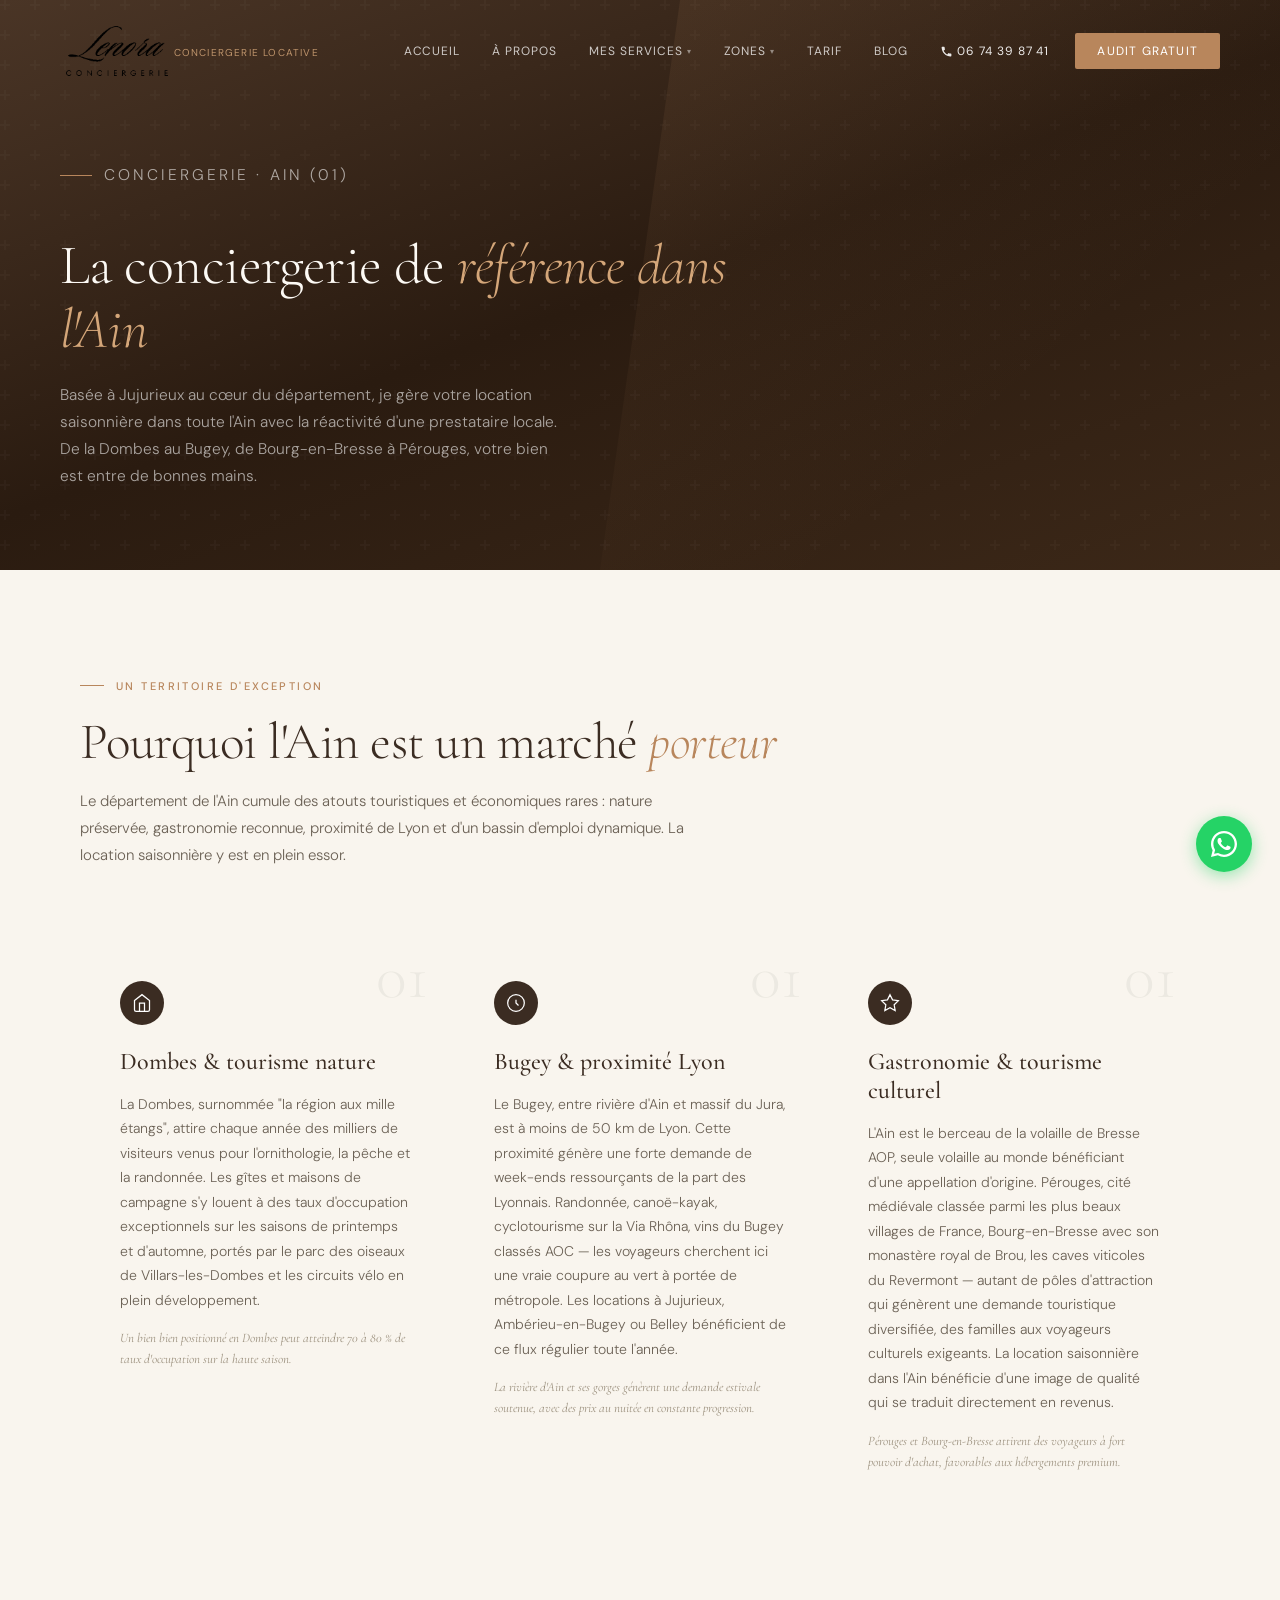
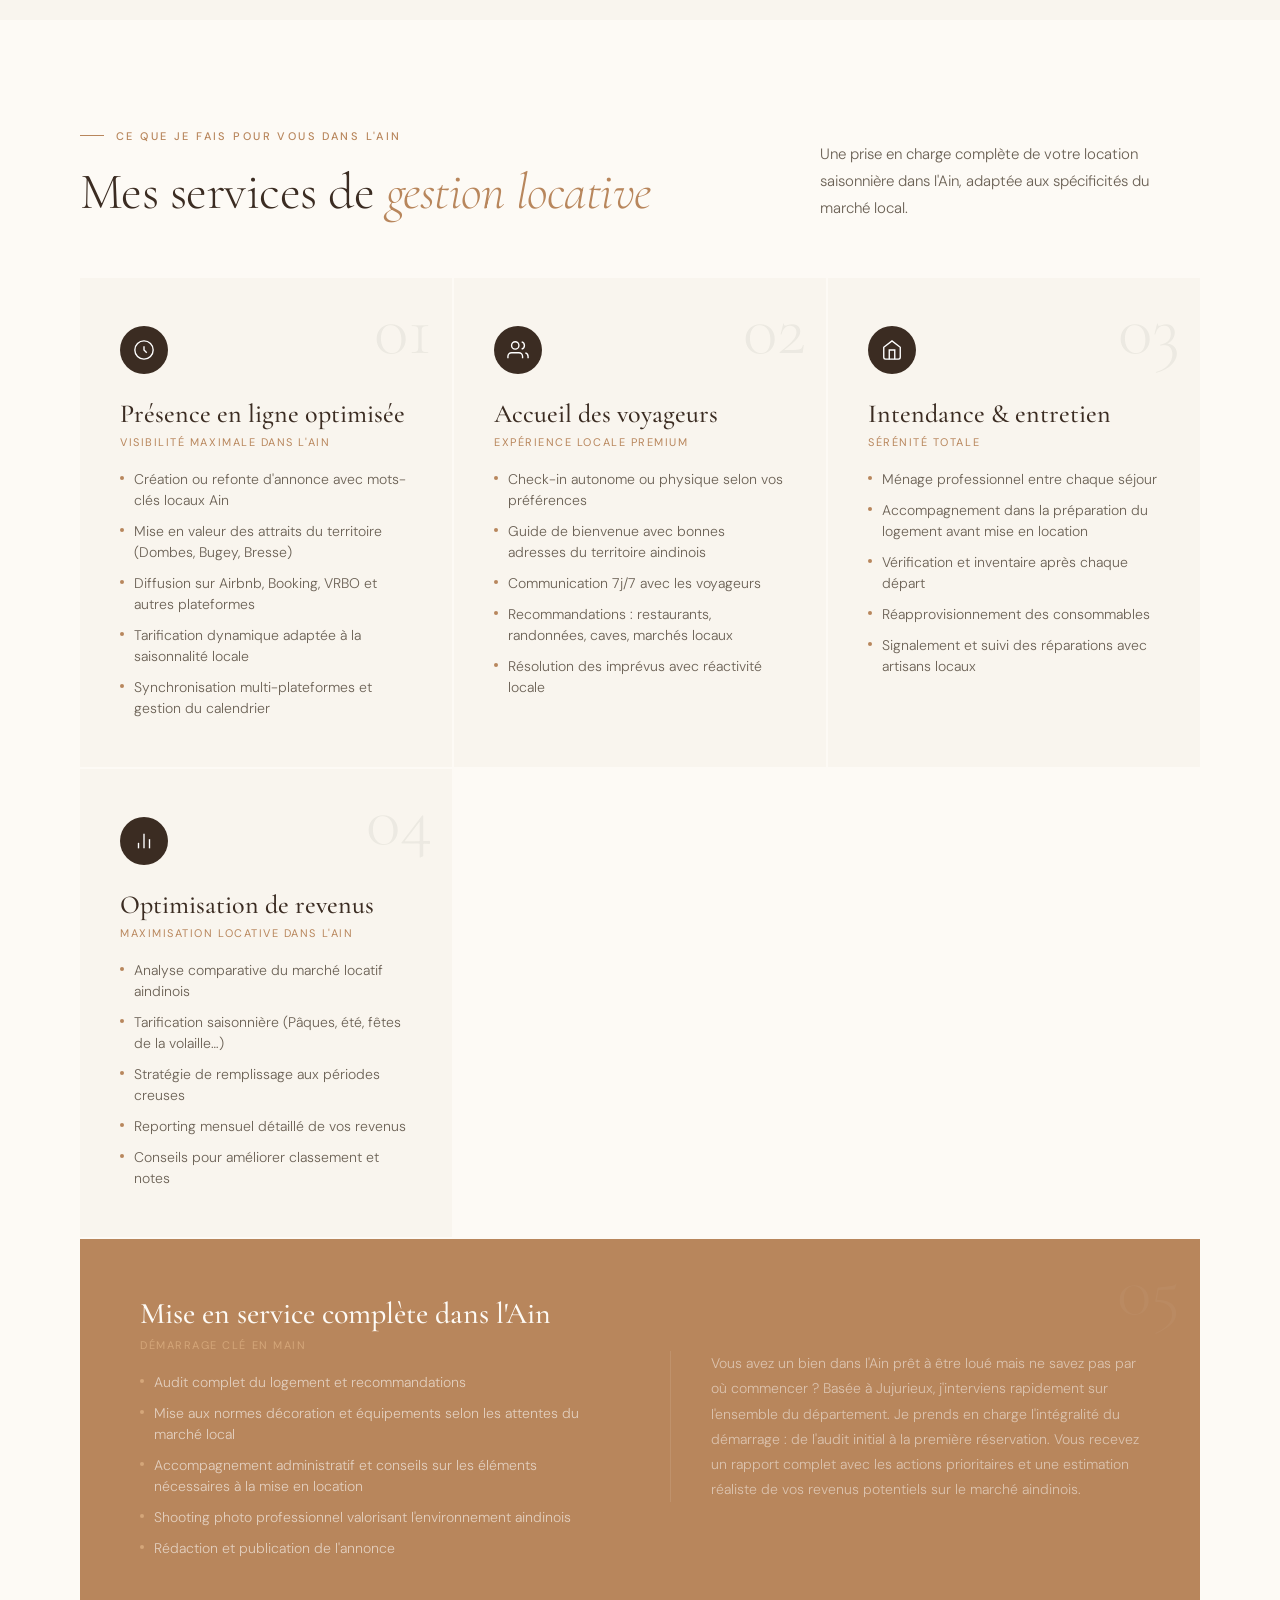
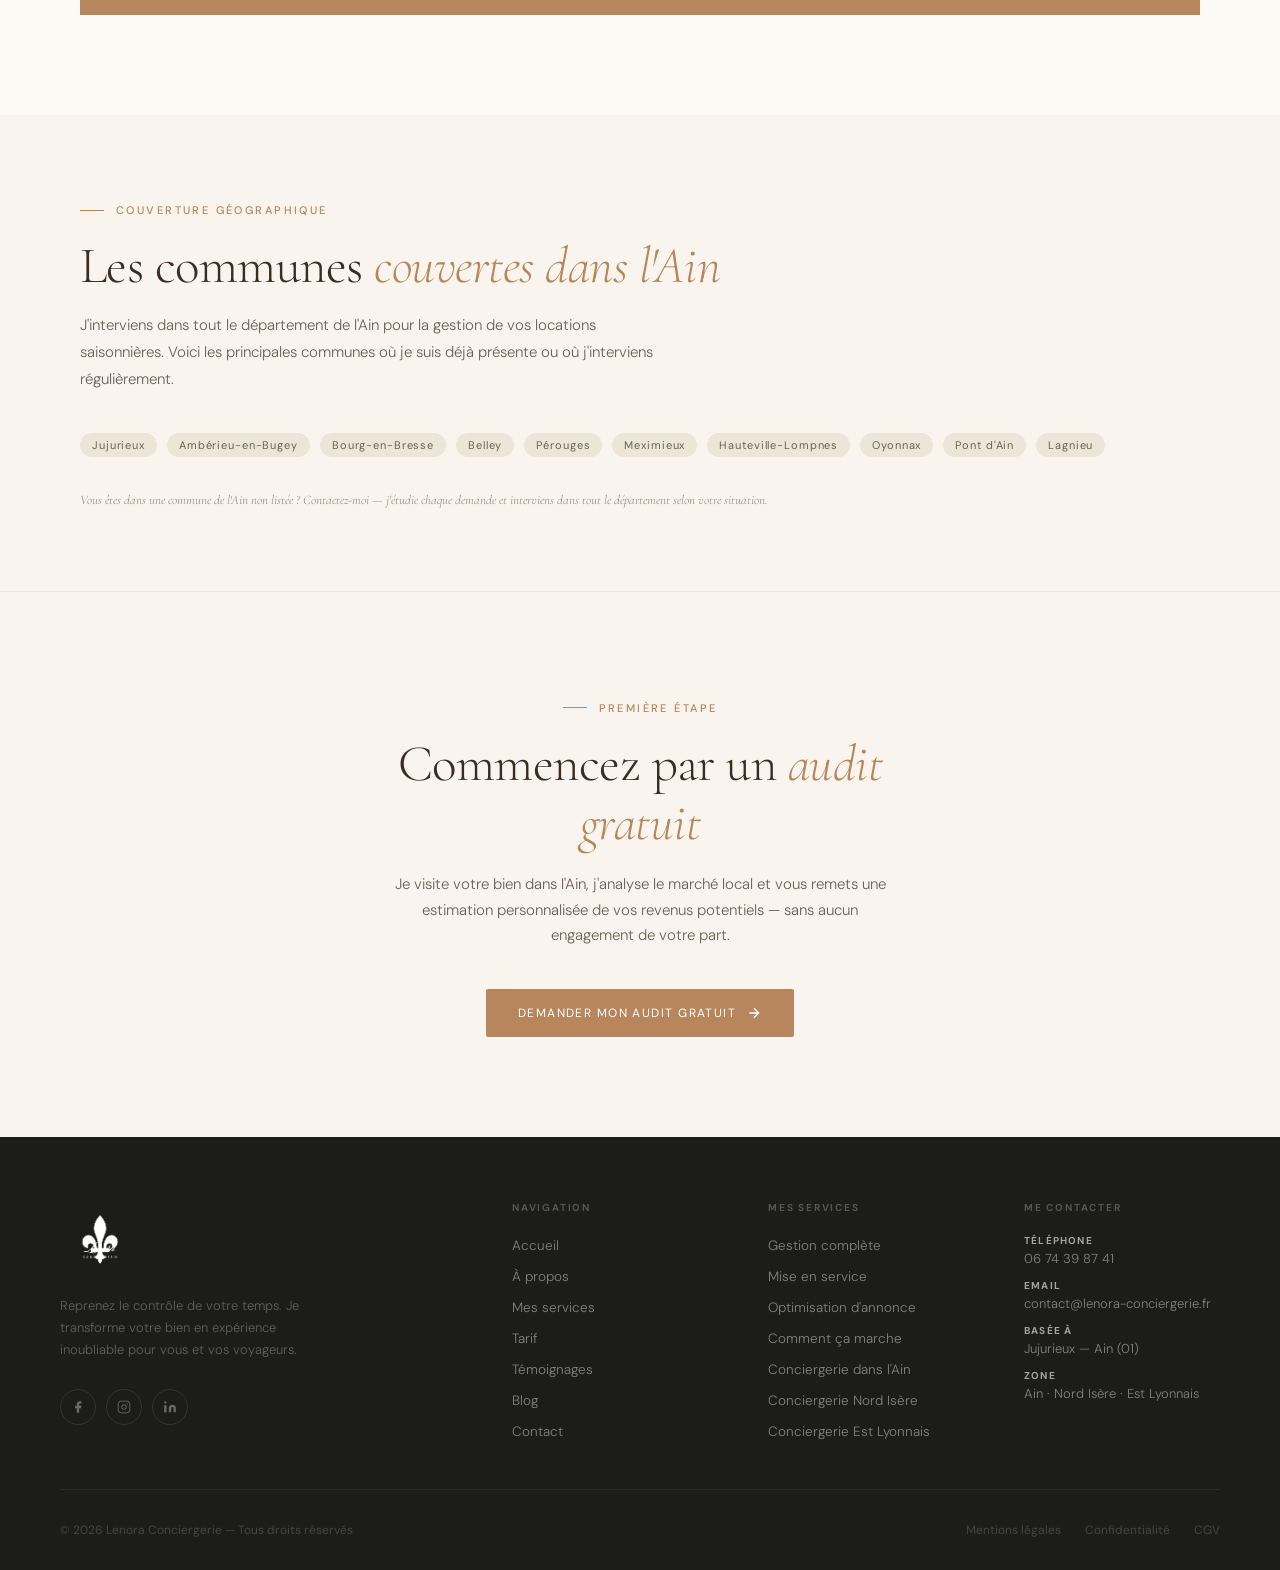
==== ain.html @ ece4f35c "fix: dossier réglementaire → accompagnement administratif nuancé services.html, ain.html, nord-isere" ====
<!doctype html>
<html lang="fr">
<head>
  <meta charset="UTF-8" />
  <meta name="viewport" content="width=device-width, initial-scale=1.0" />
  <title>Conciergerie dans l'Ain | Lenora Conciergerie — Gestion Location Saisonnière</title>
  <meta name="description" content="Conciergerie dans l'Ain (01) : gestion complète de votre location saisonnière à Jujurieux, Bourg-en-Bresse, Pérouges et partout dans l'Ain. Audit gratuit." />
  <meta name="robots" content="index, follow" />
  <link rel="canonical" href="https://lenora-conciergerie.fr/ain" />
  <meta property="og:type" content="website" />
  <meta property="og:title" content="Conciergerie dans l'Ain | Lenora Conciergerie — Gestion Location Saisonnière" />
  <meta property="og:description" content="Gestion locative saisonnière dans l'Ain : de la Dombes au Bugey, je prends en charge votre bien de A à Z. Basée à Jujurieux, réactivité locale garantie." />
  <meta property="og:url" content="https://lenora-conciergerie.fr/ain" />
  <meta property="og:image" content="https://lenora-conciergerie.fr/images/og-ain.jpg" />
  <meta property="og:locale" content="fr_FR" />
  <link rel="icon" href="images/logo-square.jpg" type="image/jpeg" />
  <link rel="apple-touch-icon" href="images/logo-square.jpg" />
  <link rel="preconnect" href="https://fonts.googleapis.com" />
  <link rel="preconnect" href="https://fonts.gstatic.com" crossorigin />
  <link href="https://fonts.googleapis.com/css2?family=Cormorant+Garamond:ital,wght@0,300;0,400;0,500;0,600;1,300;1,400;1,500&family=DM+Sans:wght@300;400;500&display=swap" rel="stylesheet" />
  <link rel="stylesheet" href="styles.css" />
  <!-- Vercel Web Analytics -->
  <script>
    window.va = window.va || function () { (window.vaq = window.vaq || []).push(arguments); };
  </script>
  <script defer src="/_vercel/insights/script.js"></script>
  <script type="application/ld+json">
  {
    "@context": "https://schema.org",
    "@type": "LocalBusiness",
    "name": "Lenora Conciergerie",
    "description": "Conciergerie spécialisée en gestion de locations saisonnières dans tout le département de l'Ain (01) : Dombes, Bugey, Bresse, vallée de l'Ain.",
    "url": "https://lenora-conciergerie.fr",
    "telephone": "+33674398741",
    "email": "contact@lenora-conciergerie.fr",
    "address": {
      "@type": "PostalAddress",
      "streetAddress": "Jujurieux",
      "addressLocality": "Jujurieux",
      "postalCode": "01640",
      "addressRegion": "Ain",
      "addressCountry": "FR"
    },
    "areaServed": "Ain"
  }
  </script>
</head>
<body>

<nav id="mainNav">
  <a href="index.html" class="nav-logo">
    <img src="images/logo-text.png" alt="Lenora Conciergerie">
    <span class="nav-logo-tagline">Conciergerie locative</span>
  </a>
  <ul class="nav-links">
    <li><a href="index.html">Accueil</a></li>
    <li><a href="index.html#about">À propos</a></li>
    <li>
      <a href="services.html">Mes services <span class="nav-arrow">&#9662;</span></a>
      <div class="nav-dropdown">
        <div class="drop-section">Prestations</div>
        <a href="services.html">Gestion complète</a>
        <a href="services.html#mise-en-service">Mise en service</a>
        <a href="services.html">Optimisation d'annonce</a>
        <a href="methode.html">Comment ça marche</a>
        <div class="drop-sep"></div>
        <a href="index.html#tarifs">Voir les tarifs &rarr;</a>
      </div>
    </li>
    <li>
      <a href="index.html#zones">Zones <span class="nav-arrow">&#9662;</span></a>
      <div class="nav-dropdown">
        <div class="drop-section">Pages locales SEO</div>
        <a href="ain.html" class="active">Conciergerie dans l'Ain</a>
        <a href="nord-isere.html">Conciergerie Nord Isère</a>
        <a href="est-lyonnais.html">Conciergerie Est Lyonnais</a>
      </div>
    </li>
    <li><a href="index.html#tarifs">Tarif</a></li>
    <li><a href="index.html#blog">Blog</a></li>
    <li><a href="tel:+33674398741" class="nav-phone"><svg width="13" height="13" viewBox="0 0 24 24" fill="currentColor" aria-hidden="true"><path d="M6.6 10.8c1.4 2.8 3.8 5.1 6.6 6.6l2.2-2.2c.3-.3.7-.4 1-.2 1.1.4 2.3.6 3.6.6.6 0 1 .4 1 1V20c0 .6-.4 1-1 1-9.4 0-17-7.6-17-17 0-.6.4-1 1-1h3.5c.6 0 1 .4 1 1 0 1.3.2 2.5.6 3.6.1.3 0 .7-.2 1L6.6 10.8z"/></svg>06 74 39 87 41</a></li>
    <li><a href="contact.html" class="nav-cta">Audit gratuit</a></li>
  </ul>
  <button class="nav-hamburger" id="navHamburger" aria-label="Ouvrir le menu" aria-expanded="false">
    <span></span><span></span><span></span>
  </button>
</nav>
<div class="nav-mobile-overlay" id="mobileOverlay">
  <ul class="nav-mobile-links">
    <li><a href="index.html" onclick="closeMobile()">Accueil</a></li>
    <li><a href="index.html#about" onclick="closeMobile()">À propos</a></li>
    <li>
      <a href="services.html" onclick="toggleMobileSub(event,'sub-services')">
        Mes services <span class="mobile-chevron" id="chev-services">&#9662;</span>
      </a>
      <div class="mobile-sub" id="sub-services">
        <a href="services.html" onclick="closeMobile()">Gestion complète</a>
        <a href="services.html#mise-en-service" onclick="closeMobile()">Mise en service</a>
        <a href="services.html" onclick="closeMobile()">Optimisation d'annonce</a>
        <a href="methode.html" onclick="closeMobile()">Comment ça marche</a>
        <a href="index.html#tarifs" onclick="closeMobile()">Voir les tarifs</a>
      </div>
    </li>
    <li>
      <a href="index.html#zones" onclick="toggleMobileSub(event,'sub-zones')">
        Zones <span class="mobile-chevron" id="chev-zones">&#9662;</span>
      </a>
      <div class="mobile-sub" id="sub-zones">
        <a href="ain.html" onclick="closeMobile()">Conciergerie dans l'Ain</a>
        <a href="nord-isere.html" onclick="closeMobile()">Conciergerie Nord Isère</a>
        <a href="est-lyonnais.html" onclick="closeMobile()">Conciergerie Est Lyonnais</a>
      </div>
    </li>
    <li><a href="index.html#tarifs" onclick="closeMobile()">Tarif</a></li>
    <li><a href="index.html#blog" onclick="closeMobile()">Blog</a></li>
  </ul>
  <a href="contact.html" class="nav-mobile-cta" onclick="closeMobile()">
    Audit gratuit
    <svg width="14" height="14" viewBox="0 0 24 24" fill="none" stroke="currentColor" stroke-width="2"><path d="M5 12h14M12 5l7 7-7 7"/></svg>
  </a>
</div>

<!-- ─── HERO ─────────────────────────────────── -->
<section class="page-hero">
  <div class="page-hero-content">
    <p class="hero-eyebrow">Conciergerie · Ain (01)</p>
    <h1>La conciergerie de <em>référence dans l'Ain</em></h1>
    <p>Basée à Jujurieux au cœur du département, je gère votre location saisonnière dans toute l'Ain avec la réactivité d'une prestataire locale. De la Dombes au Bugey, de Bourg-en-Bresse à Pérouges, votre bien est entre de bonnes mains.</p>
  </div>
</section>

<!-- ─── SECTION 1 — POURQUOI L'AIN ───────────── -->
<section style="background: var(--cream); padding: 100px 60px;">
  <div style="max-width: 1120px; margin: 0 auto;">
    <p class="section-label">Un territoire d'exception</p>
    <h2 class="serif" style="margin-bottom: 16px;">Pourquoi l'Ain est un marché <em>porteur</em></h2>
    <p style="color: var(--mid); font-size: 15px; line-height: 1.8; max-width: 640px; font-weight: 300; margin-bottom: 64px;">Le département de l'Ain cumule des atouts touristiques et économiques rares : nature préservée, gastronomie reconnue, proximité de Lyon et d'un bassin d'emploi dynamique. La location saisonnière y est en plein essor.</p>

    <div class="zones-grid">

      <!-- Card 1 — Dombes & tourisme nature -->
      <div class="zone-card">
        <div class="zone-dept">01</div>
        <div class="zone-icon">
          <svg width="20" height="20" viewBox="0 0 24 24" fill="none" stroke="white" stroke-width="1.5"><path d="M3 9l9-7 9 7v11a2 2 0 0 1-2 2H5a2 2 0 0 1-2-2z"/><polyline points="9 22 9 12 15 12 15 22"/></svg>
        </div>
        <h3>Dombes &amp; tourisme nature</h3>
        <p style="font-size: 14px; line-height: 1.75; color: var(--mid); font-weight: 300; margin-bottom: 16px;">La Dombes, surnommée "la région aux mille étangs", attire chaque année des milliers de visiteurs venus pour l'ornithologie, la pêche et la randonnée. Les gîtes et maisons de campagne s'y louent à des taux d'occupation exceptionnels sur les saisons de printemps et d'automne, portés par le parc des oiseaux de Villars-les-Dombes et les circuits vélo en plein développement.</p>
        <p style="font-size: 13px; color: var(--light-text); font-style: italic; font-family: 'Cormorant Garamond', serif; line-height: 1.6;">Un bien bien positionné en Dombes peut atteindre 70 à 80 % de taux d'occupation sur la haute saison.</p>
      </div>

      <!-- Card 2 — Bugey & proximité Lyon -->
      <div class="zone-card">
        <div class="zone-dept">01</div>
        <div class="zone-icon">
          <svg width="20" height="20" viewBox="0 0 24 24" fill="none" stroke="white" stroke-width="1.5"><circle cx="12" cy="12" r="10"/><path d="M12 8v4l3 3"/></svg>
        </div>
        <h3>Bugey &amp; proximité Lyon</h3>
        <p style="font-size: 14px; line-height: 1.75; color: var(--mid); font-weight: 300; margin-bottom: 16px;">Le Bugey, entre rivière d'Ain et massif du Jura, est à moins de 50 km de Lyon. Cette proximité génère une forte demande de week-ends ressourçants de la part des Lyonnais. Randonnée, canoë-kayak, cyclotourisme sur la Via Rhôna, vins du Bugey classés AOC — les voyageurs cherchent ici une vraie coupure au vert à portée de métropole. Les locations à Jujurieux, Ambérieu-en-Bugey ou Belley bénéficient de ce flux régulier toute l'année.</p>
        <p style="font-size: 13px; color: var(--light-text); font-style: italic; font-family: 'Cormorant Garamond', serif; line-height: 1.6;">La rivière d'Ain et ses gorges génèrent une demande estivale soutenue, avec des prix au nuitée en constante progression.</p>
      </div>

      <!-- Card 3 — Gastronomie & tourisme culturel -->
      <div class="zone-card">
        <div class="zone-dept">01</div>
        <div class="zone-icon">
          <svg width="20" height="20" viewBox="0 0 24 24" fill="none" stroke="white" stroke-width="1.5"><path d="M12 2l3.09 6.26L22 9.27l-5 4.87 1.18 6.88L12 17.77l-6.18 3.25L7 14.14 2 9.27l6.91-1.01L12 2z"/></svg>
        </div>
        <h3>Gastronomie &amp; tourisme culturel</h3>
        <p style="font-size: 14px; line-height: 1.75; color: var(--mid); font-weight: 300; margin-bottom: 16px;">L'Ain est le berceau de la volaille de Bresse AOP, seule volaille au monde bénéficiant d'une appellation d'origine. Pérouges, cité médiévale classée parmi les plus beaux villages de France, Bourg-en-Bresse avec son monastère royal de Brou, les caves viticoles du Revermont — autant de pôles d'attraction qui génèrent une demande touristique diversifiée, des familles aux voyageurs culturels exigeants. La location saisonnière dans l'Ain bénéficie d'une image de qualité qui se traduit directement en revenus.</p>
        <p style="font-size: 13px; color: var(--light-text); font-style: italic; font-family: 'Cormorant Garamond', serif; line-height: 1.6;">Pérouges et Bourg-en-Bresse attirent des voyageurs à fort pouvoir d'achat, favorables aux hébergements premium.</p>
      </div>

    </div>
  </div>
</section>

<!-- ─── SECTION 2 — SERVICES DANS L'AIN ──────── -->
<section style="background: var(--warm-white); padding: 100px 60px;">
  <div style="max-width: 1120px; margin: 0 auto;">
    <div style="display: flex; justify-content: space-between; align-items: flex-end; margin-bottom: 56px; gap: 40px; flex-wrap: wrap;">
      <div>
        <p class="section-label">Ce que je fais pour vous dans l'Ain</p>
        <h2 class="serif">Mes services de <em>gestion locative</em></h2>
      </div>
      <p style="max-width: 380px; font-size: 15px; line-height: 1.8; color: var(--mid); font-weight: 300;">Une prise en charge complète de votre location saisonnière dans l'Ain, adaptée aux spécificités du marché local.</p>
    </div>

    <div class="services-grid">

      <div class="service-card">
        <div class="service-num">01</div>
        <div class="service-icon">
          <svg width="22" height="22" viewBox="0 0 24 24" fill="none" stroke="white" stroke-width="1.5"><circle cx="12" cy="12" r="10"/><path d="M12 8v4l3 3"/></svg>
        </div>
        <h3>Présence en ligne optimisée</h3>
        <p class="service-sub-label">Visibilité maximale dans l'Ain</p>
        <ul class="service-list">
          <li>Création ou refonte d'annonce avec mots-clés locaux Ain</li>
          <li>Mise en valeur des attraits du territoire (Dombes, Bugey, Bresse)</li>
          <li>Diffusion sur Airbnb, Booking, VRBO et autres plateformes</li>
          <li>Tarification dynamique adaptée à la saisonnalité locale</li>
          <li>Synchronisation multi-plateformes et gestion du calendrier</li>
        </ul>
      </div>

      <div class="service-card">
        <div class="service-num">02</div>
        <div class="service-icon">
          <svg width="22" height="22" viewBox="0 0 24 24" fill="none" stroke="white" stroke-width="1.5"><path d="M17 21v-2a4 4 0 0 0-4-4H5a4 4 0 0 0-4 4v2"/><circle cx="9" cy="7" r="4"/><path d="M23 21v-2a4 4 0 0 0-3-3.87M16 3.13a4 4 0 0 1 0 7.75"/></svg>
        </div>
        <h3>Accueil des voyageurs</h3>
        <p class="service-sub-label">Expérience locale premium</p>
        <ul class="service-list">
          <li>Check-in autonome ou physique selon vos préférences</li>
          <li>Guide de bienvenue avec bonnes adresses du territoire aindinois</li>
          <li>Communication 7j/7 avec les voyageurs</li>
          <li>Recommandations : restaurants, randonnées, caves, marchés locaux</li>
          <li>Résolution des imprévus avec réactivité locale</li>
        </ul>
      </div>

      <div class="service-card">
        <div class="service-num">03</div>
        <div class="service-icon">
          <svg width="22" height="22" viewBox="0 0 24 24" fill="none" stroke="white" stroke-width="1.5"><path d="M3 9l9-7 9 7v11a2 2 0 0 1-2 2H5a2 2 0 0 1-2-2z"/><polyline points="9 22 9 12 15 12 15 22"/></svg>
        </div>
        <h3>Intendance &amp; entretien</h3>
        <p class="service-sub-label">Sérénité totale</p>
        <ul class="service-list">
          <li>Ménage professionnel entre chaque séjour</li>
          <li>Accompagnement dans la préparation du logement avant mise en location</li>
          <li>Vérification et inventaire après chaque départ</li>
          <li>Réapprovisionnement des consommables</li>
          <li>Signalement et suivi des réparations avec artisans locaux</li>
        </ul>
      </div>

      <div class="service-card">
        <div class="service-num">04</div>
        <div class="service-icon">
          <svg width="22" height="22" viewBox="0 0 24 24" fill="none" stroke="white" stroke-width="1.5"><line x1="18" y1="20" x2="18" y2="10"/><line x1="12" y1="20" x2="12" y2="4"/><line x1="6" y1="20" x2="6" y2="14"/></svg>
        </div>
        <h3>Optimisation de revenus</h3>
        <p class="service-sub-label">Maximisation locative dans l'Ain</p>
        <ul class="service-list">
          <li>Analyse comparative du marché locatif aindinois</li>
          <li>Tarification saisonnière (Pâques, été, fêtes de la volaille…)</li>
          <li>Stratégie de remplissage aux périodes creuses</li>
          <li>Reporting mensuel détaillé de vos revenus</li>
          <li>Conseils pour améliorer classement et notes</li>
        </ul>
      </div>

      <div class="service-card service-card-wide" id="mise-en-service-ain">
        <div class="service-num">05</div>
        <div>
          <h3>Mise en service complète dans l'Ain</h3>
          <p class="service-sub-label">Démarrage clé en main</p>
          <ul class="service-list">
            <li>Audit complet du logement et recommandations</li>
            <li>Mise aux normes décoration et équipements selon les attentes du marché local</li>
            <li>Accompagnement administratif et conseils sur les éléments nécessaires à la mise en location</li>
            <li>Shooting photo professionnel valorisant l'environnement aindinois</li>
            <li>Rédaction et publication de l'annonce</li>
          </ul>
        </div>
        <div class="wide-right">
          <p>Vous avez un bien dans l'Ain prêt à être loué mais ne savez pas par où commencer ? Basée à Jujurieux, j'interviens rapidement sur l'ensemble du département. Je prends en charge l'intégralité du démarrage : de l'audit initial à la première réservation. Vous recevez un rapport complet avec les actions prioritaires et une estimation réaliste de vos revenus potentiels sur le marché aindinois.</p>
        </div>
      </div>

    </div>
  </div>
</section>

<!-- ─── VILLES COUVERTES DANS L'AIN ──────────── -->
<section style="background: var(--cream); padding: 80px 60px;">
  <div style="max-width: 1120px; margin: 0 auto;">
    <p class="section-label">Couverture géographique</p>
    <h2 class="serif" style="margin-bottom: 16px;">Les communes <em>couvertes dans l'Ain</em></h2>
    <p style="color: var(--mid); font-size: 15px; line-height: 1.8; max-width: 600px; font-weight: 300; margin-bottom: 40px;">J'interviens dans tout le département de l'Ain pour la gestion de vos locations saisonnières. Voici les principales communes où je suis déjà présente ou où j'interviens régulièrement.</p>
    <div class="zone-cities" style="gap: 10px; margin-bottom: 32px;">
      <span class="zone-city">Jujurieux</span>
      <span class="zone-city">Ambérieu-en-Bugey</span>
      <span class="zone-city">Bourg-en-Bresse</span>
      <span class="zone-city">Belley</span>
      <span class="zone-city">Pérouges</span>
      <span class="zone-city">Meximieux</span>
      <span class="zone-city">Hauteville-Lompnes</span>
      <span class="zone-city">Oyonnax</span>
      <span class="zone-city">Pont d'Ain</span>
      <span class="zone-city">Lagnieu</span>
    </div>
    <p style="font-size: 13px; color: var(--light-text); font-style: italic; font-family: 'Cormorant Garamond', serif; line-height: 1.7;">Vous êtes dans une commune de l'Ain non listée ? Contactez-moi — j'étudie chaque demande et interviens dans tout le département selon votre situation.</p>
  </div>
</section>

<!-- ─── CTA ───────────────────────────────────── -->
<section style="background: var(--cream); padding: 100px 60px; text-align: center; border-top: 1px solid var(--beige);">
  <div style="max-width: 600px; margin: 0 auto;">
    <p class="section-label" style="justify-content: center;">Première étape</p>
    <h2 class="serif" style="margin-bottom: 20px;">Commencez par un <em>audit gratuit</em></h2>
    <p style="color: var(--mid); font-size: 15px; line-height: 1.7; max-width: 520px; margin: 0 auto 40px; font-weight: 300;">Je visite votre bien dans l'Ain, j'analyse le marché local et vous remets une estimation personnalisée de vos revenus potentiels — sans aucun engagement de votre part.</p>
    <a href="contact.html" class="btn-primary">
      Demander mon audit gratuit
      <svg width="16" height="16" viewBox="0 0 24 24" fill="none" stroke="currentColor" stroke-width="2"><path d="M5 12h14M12 5l7 7-7 7"/></svg>
    </a>
  </div>
</section>

<footer>
  <div class="footer-top">
    <div>
      <a href="index.html" class="footer-logo"><img src="images/logo-full.png" alt="Lenora Conciergerie"></a>
      <p class="footer-tagline">Reprenez le contrôle de votre temps. Je transforme votre bien en expérience inoubliable pour vous et vos voyageurs.</p>
      <div class="footer-social">
        <a href="https://www.facebook.com/share/1AVm18bdvt/?mibextid=wwXIfr" class="social-link" target="_blank" rel="noopener" aria-label="Facebook">
          <svg width="14" height="14" viewBox="0 0 24 24" fill="currentColor"><path d="M18 2h-3a5 5 0 0 0-5 5v3H7v4h3v8h4v-8h3l1-4h-4V7a1 1 0 0 1 1-1h3z"/></svg>
        </a>
        <a href="https://www.instagram.com/lenora.conciergerie/" class="social-link" target="_blank" rel="noopener" aria-label="Instagram">
          <svg width="14" height="14" viewBox="0 0 24 24" fill="none" stroke="currentColor" stroke-width="1.5"><rect x="2" y="2" width="20" height="20" rx="5"/><circle cx="12" cy="12" r="4"/><circle cx="17.5" cy="6.5" r="1" fill="currentColor" stroke="none"/></svg>
        </a>
        <a href="https://www.linkedin.com/in/leslye-consel-7325a83b7" class="social-link" target="_blank" rel="noopener" aria-label="LinkedIn">
          <svg width="14" height="14" viewBox="0 0 24 24" fill="currentColor"><path d="M16 8a6 6 0 0 1 6 6v7h-4v-7a2 2 0 0 0-2-2 2 2 0 0 0-2 2v7h-4v-7a6 6 0 0 1 6-6z"/><rect x="2" y="9" width="4" height="12"/><circle cx="4" cy="4" r="2"/></svg>
        </a>
      </div>
    </div>
    <div class="footer-col">
      <h4>Navigation</h4>
      <ul class="footer-links">
        <li><a href="index.html">Accueil</a></li>
        <li><a href="index.html#about">À propos</a></li>
        <li><a href="services.html">Mes services</a></li>
        <li><a href="index.html#tarifs">Tarif</a></li>
        <li><a href="index.html#avis">Témoignages</a></li>
        <li><a href="index.html#blog">Blog</a></li>
        <li><a href="contact.html">Contact</a></li>
      </ul>
    </div>
    <div class="footer-col">
      <h4>Mes services</h4>
      <ul class="footer-links">
        <li><a href="services.html">Gestion complète</a></li>
        <li><a href="services.html#mise-en-service">Mise en service</a></li>
        <li><a href="services.html">Optimisation d'annonce</a></li>
        <li><a href="methode.html">Comment ça marche</a></li>
        <li><a href="ain.html">Conciergerie dans l'Ain</a></li>
        <li><a href="nord-isere.html">Conciergerie Nord Isère</a></li>
        <li><a href="est-lyonnais.html">Conciergerie Est Lyonnais</a></li>
      </ul>
    </div>
    <div class="footer-col">
      <h4>Me contacter</h4>
      <div class="footer-contact">
        <div class="footer-contact-item"><strong>Téléphone</strong><a href="tel:0674398741">06 74 39 87 41</a></div>
        <div class="footer-contact-item"><strong>Email</strong><a href="mailto:contact@lenora-conciergerie.fr">contact@lenora-conciergerie.fr</a></div>
        <div class="footer-contact-item"><strong>Basée à</strong>Jujurieux — Ain (01)</div>
        <div class="footer-contact-item"><strong>Zone</strong>Ain · Nord Isère · Est Lyonnais</div>
      </div>
    </div>
  </div>
  <div class="footer-bottom">
    <span>© <span id="year"></span> Lenora Conciergerie — Tous droits réservés</span>
    <div class="footer-legal">
      <a href="mentions-legales.html">Mentions légales</a>
      <a href="confidentialite.html">Confidentialité</a>
      <a href="cgv.html">CGV</a>
    </div>
  </div>
</footer>
<script src="script.js"></script>
  <a href="https://wa.me/33674398741?text=Bonjour%20Leslye%2C%20je%20souhaite%20en%20savoir%20plus%20sur%20vos%20services%20de%20conciergerie." class="whatsapp-float" target="_blank" rel="noopener" aria-label="Contacter par WhatsApp">
    <svg width="26" height="26" viewBox="0 0 24 24" fill="currentColor" aria-hidden="true"><path d="M17.472 14.382c-.297-.149-1.758-.867-2.03-.967-.273-.099-.471-.148-.67.15-.197.297-.767.966-.94 1.164-.173.199-.347.223-.644.075-.297-.15-1.255-.463-2.39-1.475-.883-.788-1.48-1.761-1.653-2.059-.173-.297-.018-.458.13-.606.134-.133.298-.347.446-.52.149-.174.198-.298.298-.497.099-.198.05-.371-.025-.52-.075-.149-.669-1.612-.916-2.207-.242-.579-.487-.5-.669-.51-.173-.008-.371-.01-.57-.01-.198 0-.52.074-.792.372-.272.297-1.04 1.016-1.04 2.479 0 1.462 1.065 2.875 1.213 3.074.149.198 2.096 3.2 5.077 4.487.709.306 1.262.489 1.694.625.712.227 1.36.195 1.871.118.571-.085 1.758-.719 2.006-1.413.248-.694.248-1.289.173-1.413-.074-.124-.272-.198-.57-.347z"/><path d="M12 0C5.373 0 0 5.373 0 12c0 2.123.557 4.112 1.527 5.84L0 24l6.335-1.502A11.954 11.954 0 0 0 12 24c6.627 0 12-5.373 12-12S18.627 0 12 0zm0 21.818a9.808 9.808 0 0 1-5.017-1.374l-.36-.214-3.732.885.916-3.618-.235-.372A9.808 9.808 0 0 1 2.182 12C2.182 6.57 6.57 2.182 12 2.182S21.818 6.57 21.818 12 17.43 21.818 12 21.818z"/></svg>
  </a>
</body>
</html>
---- styles.css ----
/* ─── VARIABLES & RESET ─────────────────────── */
:root {
  --forest: #3B2C22;
  --lys: #C4AD8E;
  --copper: #B8865C;
  --copper-light: #D4A679;
  --cream: #F9F5EE;
  --warm-white: #FDFAF5;
  --beige: #EDE5D8;
  --charcoal: #1C1C1A;
  --mid: #6B6155;
  --light-text: #9C917F;
}

* { margin: 0; padding: 0; box-sizing: border-box; }
html { scroll-behavior: smooth; }
body { font-family: 'DM Sans', sans-serif; background: var(--warm-white); color: var(--charcoal); overflow-x: hidden; }
img { max-width: 100%; display: block; }

.container { width: min(1120px, 92%); margin: 0 auto; }

:focus-visible { outline: none; box-shadow: 0 0 0 3px rgba(184,134,92,0.4); border-radius: 6px; }

/* ─── NAV ───────────────────────────────────── */
nav {
  position: fixed; top: 0; left: 0; right: 0; z-index: 900;
  display: flex; align-items: center; justify-content: space-between;
  padding: 20px 60px;
  transition: background 0.4s, padding 0.4s, box-shadow 0.4s;
}
nav.scrolled {
  background: rgba(253,250,245,0.97); backdrop-filter: blur(12px);
  box-shadow: 0 1px 0 rgba(0,0,0,0.08); padding: 14px 60px;
}
.nav-logo { display: flex; align-items: center; text-decoration: none; }
.nav-logo img {
  height: 62px; width: auto;
}
.nav-logo-tagline {
  display: block;
  font-family: 'DM Sans', sans-serif;
  font-size: 10px;
  letter-spacing: 0.12em;
  text-transform: uppercase;
  color: var(--copper-light);
  opacity: 0.85;
  line-height: 1;
  margin-top: 3px;
}
nav.scrolled .nav-logo-tagline { color: var(--mid); opacity: 1; }
.nav-phone {
  display: flex; align-items: center; gap: 6px;
  font-size: 12px; letter-spacing: 0.05em;
  color: rgba(255,255,255,0.9) !important;
  text-decoration: none; padding: 8px 10px;
  white-space: nowrap; transition: color 0.3s;
}
nav.scrolled .nav-phone { color: var(--forest) !important; }
.nav-phone:hover { color: var(--copper) !important; }

.nav-links { display: flex; gap: 4px; list-style: none; align-items: center; }
.nav-links > li { position: relative; }
.nav-links > li > a {
  font-size: 12px; letter-spacing: 0.08em; text-transform: uppercase;
  text-decoration: none; color: rgba(255,255,255,0.75);
  transition: color 0.3s; padding: 8px 14px; display: flex; align-items: center; gap: 4px;
}
nav.scrolled .nav-links > li > a { color: var(--mid); }
.nav-links > li > a:hover { color: var(--copper); }
.nav-arrow { font-size: 8px; opacity: 0.6; transition: transform 0.2s; }
.nav-links > li:hover .nav-arrow { transform: rotate(180deg); }

.nav-dropdown {
  position: absolute; top: calc(100% + 8px); left: 0;
  background: var(--warm-white); border: 1px solid var(--beige);
  border-radius: 4px; min-width: 240px;
  box-shadow: 0 12px 40px rgba(0,0,0,0.1);
  opacity: 0; pointer-events: none; transform: translateY(-8px);
  transition: opacity 0.25s, transform 0.25s; z-index: 100;
}
.nav-links > li:hover .nav-dropdown { opacity: 1; pointer-events: auto; transform: translateY(0); }
.nav-dropdown a {
  display: block; padding: 12px 20px; font-size: 13px; color: var(--mid) !important;
  text-decoration: none; text-transform: none !important; letter-spacing: 0 !important;
  transition: background 0.2s, color 0.2s;
}
.nav-dropdown a:hover { background: var(--cream); color: var(--forest) !important; }
.nav-dropdown .drop-section {
  font-size: 9px; letter-spacing: 0.18em; text-transform: uppercase;
  color: var(--light-text); padding: 14px 20px 6px; font-weight: 500;
}
.nav-dropdown .drop-sep { height: 1px; background: var(--beige); margin: 4px 0; }

.nav-cta {
  background: var(--copper) !important; color: #fff !important;
  padding: 10px 22px !important; border-radius: 2px !important;
  font-size: 12px !important; letter-spacing: 0.1em !important;
  text-transform: uppercase !important; transition: background 0.3s !important;
  margin-left: 8px;
}
.nav-cta:hover { background: var(--forest) !important; }

/* ─── HAMBURGER ─────────────────────────────── */
.nav-hamburger {
  display: none; flex-direction: column; justify-content: center;
  gap: 5px; width: 40px; height: 40px;
  background: none; border: none; cursor: pointer; padding: 4px; z-index: 1001;
}
.nav-hamburger span {
  display: block; width: 24px; height: 1.5px;
  background: rgba(255,255,255,0.85); border-radius: 2px;
  transition: transform 0.35s ease, opacity 0.25s ease, background 0.3s;
  transform-origin: center;
}
nav.scrolled .nav-hamburger span { background: var(--forest); }
.nav-hamburger.open span:nth-child(1) { transform: translateY(6.5px) rotate(45deg); }
.nav-hamburger.open span:nth-child(2) { opacity: 0; transform: scaleX(0); }
.nav-hamburger.open span:nth-child(3) { transform: translateY(-6.5px) rotate(-45deg); }

/* ─── MOBILE OVERLAY ────────────────────────── */
.nav-mobile-overlay {
  display: none; position: fixed; top: 0; left: 0; right: 0; bottom: 0;
  background: var(--forest); z-index: 950;
  flex-direction: column; justify-content: center; align-items: flex-start;
  padding: 100px 40px 60px; overflow-y: auto;
  opacity: 0; transform: translateX(100%);
  transition: opacity 0.35s ease, transform 0.35s cubic-bezier(0.16,1,0.3,1);
}
.nav-mobile-overlay.open { opacity: 1; transform: translateX(0); }
.nav-mobile-links { list-style: none; width: 100%; }
.nav-mobile-links li { border-bottom: 1px solid rgba(255,255,255,0.08); }
.nav-mobile-links > li > a {
  display: flex; justify-content: space-between; align-items: center;
  padding: 18px 0; font-family: 'Cormorant Garamond', serif;
  font-size: 28px; font-weight: 300; color: rgba(255,255,255,0.85);
  text-decoration: none; transition: color 0.2s; letter-spacing: 0.01em;
}
.nav-mobile-links > li > a:hover { color: var(--copper-light); }
.nav-mobile-links .mobile-sub { padding: 0 0 16px 16px; display: none; }
.nav-mobile-links .mobile-sub.open { display: block; }
.nav-mobile-links .mobile-sub a {
  display: block; padding: 8px 0; font-size: 14px;
  color: rgba(255,255,255,0.5); text-decoration: none;
  letter-spacing: 0.06em; transition: color 0.2s;
}
.nav-mobile-links .mobile-sub a:hover { color: var(--copper-light); }
.nav-mobile-cta {
  display: inline-flex; align-items: center; gap: 10px;
  background: var(--copper); color: #fff; padding: 16px 32px;
  font-size: 12px; letter-spacing: 0.12em; text-transform: uppercase;
  text-decoration: none; border-radius: 2px; margin-top: 40px;
  font-family: 'DM Sans', sans-serif;
}
.mobile-chevron { font-size: 14px; opacity: 0.5; transition: transform 0.25s; }
.mobile-chevron.open { transform: rotate(180deg); }
/* ─── HERO ──────────────────────────────────── */
.hero {
  position: relative; height: 100vh; min-height: 700px;
  display: flex; flex-direction: column; justify-content: flex-start; overflow: hidden;
}
.hero-bg {
  position: absolute; inset: 0;
  background: linear-gradient(160deg, #4A3526 0%, #2A1B10 50%, #3C2818 100%);
}
.hero-bg::before {
  content: ''; position: absolute; inset: 0;
  background-image: url("data:image/svg+xml,%3Csvg width='60' height='60' viewBox='0 0 60 60' xmlns='http://www.w3.org/2000/svg'%3E%3Cg fill='none' fill-rule='evenodd'%3E%3Cg fill='%23ffffff' fill-opacity='0.025'%3E%3Cpath d='M36 34v-4h-2v4h-4v2h4v4h2v-4h4v-2h-4zm0-30V0h-2v4h-4v2h4v4h2V6h4V4h-4zM6 34v-4H4v4H0v2h4v4h2v-4h4v-2H6zM6 4V0H4v4H0v2h4v4h2V6h4V4H6z'/%3E%3C/g%3E%3C/g%3E%3C/svg%3E");
}
.hero-bg::after {
  content: ''; position: absolute; top: -20%; right: -5%; width: 55%; height: 140%;
  background: linear-gradient(135deg, rgba(184,134,92,0.12) 0%, transparent 60%);
  transform: skewX(-8deg);
}
.hero-image-block {
  position: absolute; top: 0; right: 0; width: 48%; height: 100%; overflow: hidden;
}
.hero-image-block::before {
  content: ''; position: absolute; inset: 0; z-index: 1;
  background: linear-gradient(to right, #3C2818 0%, transparent 40%),
              linear-gradient(to top, #2A1B10 0%, transparent 30%);
}
.hero-property-img {
  width: 100%; height: 100%;
  object-fit: cover; object-position: center;
  display: block;
}

.hero-content {
  position: relative; z-index: 2; padding: 110px 60px 80px;
  max-width: min(700px, 52%);
  animation: heroIn 1.2s cubic-bezier(0.16, 1, 0.3, 1) both;
}
@keyframes heroIn { from { opacity: 0; transform: translateY(40px); } to { opacity: 1; transform: translateY(0); } }

.hero-eyebrow {
  display: inline-flex; align-items: center; gap: 12px;
  font-size: 11px; letter-spacing: 0.2em; text-transform: uppercase;
  color: var(--copper-light); margin-bottom: 28px;
}
.hero-eyebrow::before { content: ''; width: 32px; height: 1px; background: var(--copper); }

.hero h1 {
  font-family: 'Cormorant Garamond', serif;
  font-size: clamp(36px, 4.8vw, 64px); font-weight: 300; line-height: 1.15;
  color: var(--warm-white); margin-bottom: 28px; letter-spacing: -0.01em;
}
.hero h1 em { font-style: italic; color: var(--copper-light); }
.hero h1 strong { font-weight: 500; }

.hero-sub {
  font-size: 15.5px; line-height: 1.75; color: rgba(255,255,255,0.6);
  max-width: 500px; margin-bottom: 44px; font-weight: 300;
}
.hero-actions { display: flex; gap: 16px; align-items: center; flex-wrap: wrap; }

.btn-primary {
  display: inline-flex; align-items: center; gap: 10px;
  background: var(--copper); color: #fff; padding: 16px 32px;
  font-size: 12px; letter-spacing: 0.12em; text-transform: uppercase;
  text-decoration: none; border-radius: 2px;
  transition: background 0.3s, transform 0.2s; font-family: 'DM Sans', sans-serif;
  border: none; cursor: pointer;
}
.btn-primary:hover { background: #A0724B; transform: translateY(-1px); }
.btn-primary svg { transition: transform 0.3s; }
.btn-primary:hover svg { transform: translateX(4px); }

.btn-ghost {
  display: inline-flex; align-items: center; gap: 8px;
  color: rgba(255,255,255,0.65); font-size: 13px; text-decoration: none;
  padding: 16px 4px; border-bottom: 1px solid rgba(255,255,255,0.2);
  transition: color 0.3s, border-color 0.3s; font-weight: 300;
}
.btn-ghost:hover { color: var(--copper-light); border-color: var(--copper-light); }

.hero-scroll {
  position: absolute; bottom: 40px; right: 60px; z-index: 2;
  display: flex; flex-direction: column; align-items: center; gap: 8px;
  color: rgba(255,255,255,0.3); font-size: 10px; letter-spacing: 0.15em; text-transform: uppercase;
  animation: fadeUp 2s 1.5s both;
}
@keyframes fadeUp { from { opacity: 0; transform: translateY(10px); } to { opacity: 1; transform: translateY(0); } }
.scroll-line {
  width: 1px; height: 48px;
  background: linear-gradient(to bottom, rgba(255,255,255,0.4), transparent);
  animation: scrollPulse 2.2s ease-in-out infinite;
}
@keyframes scrollPulse { 0%,100%{transform:scaleY(1);opacity:1}50%{transform:scaleY(0.5);opacity:0.3} }

/* ─── PAGE HERO (inner pages) ───────────────── */
.page-hero {
  position: relative;
  background: linear-gradient(160deg, #4A3526 0%, #2A1B10 50%, #3C2818 100%);
  padding: 160px 60px 80px; overflow: hidden;
}
.page-hero::before {
  content: ''; position: absolute; inset: 0;
  background-image: url("data:image/svg+xml,%3Csvg width='60' height='60' viewBox='0 0 60 60' xmlns='http://www.w3.org/2000/svg'%3E%3Cg fill='none' fill-rule='evenodd'%3E%3Cg fill='%23ffffff' fill-opacity='0.025'%3E%3Cpath d='M36 34v-4h-2v4h-4v2h4v4h2v-4h4v-2h-4zm0-30V0h-2v4h-4v2h4v4h2V6h4V4h-4zM6 34v-4H4v4H0v2h4v4h2v-4h4v-2H6zM6 4V0H4v4H0v2h4v4h2V6h4V4H6z'/%3E%3C/g%3E%3C/g%3E%3C/svg%3E");
}
.page-hero::after {
  content: ''; position: absolute; top: -20%; right: -5%; width: 55%; height: 140%;
  background: linear-gradient(135deg, rgba(184,134,92,0.12) 0%, transparent 60%);
  transform: skewX(-8deg);
}
.page-hero-content { position: relative; z-index: 2; max-width: 700px; }
.page-hero h1 {
  font-family: 'Cormorant Garamond', serif;
  font-size: clamp(36px, 4.8vw, 56px); font-weight: 300; line-height: 1.15;
  color: var(--warm-white); margin: 16px 0 20px; letter-spacing: -0.01em;
}
.page-hero h1 em { font-style: italic; color: var(--copper-light); }
.page-hero p {
  font-size: 15.5px; line-height: 1.75; color: rgba(255,255,255,0.6);
  max-width: 500px; font-weight: 300;
}

/* ─── FORM SUCCESS ──────────────────────────── */
.form-success {
  background: #eaf7ef; border: 1px solid #27ae60; border-radius: 8px;
  padding: 1.5rem 2rem; color: #1e7e34; font-weight: 500; margin-bottom: 1.5rem;
}
.form-success p { margin: 0; color: inherit; line-height: 1.6; }
/* ─── STATS STRIP ───────────────────────────── */
.stats-strip { background: var(--forest); display: grid; grid-template-columns: repeat(3,1fr); }
.stat-item {
  padding: 40px 52px; border-right: 1px solid rgba(255,255,255,0.07);
  position: relative; overflow: hidden; transition: background 0.3s;
}
.stat-item:hover { background: rgba(255,255,255,0.03); }
.stat-item::after {
  content: ''; position: absolute; bottom: 0; left: 52px;
  width: 0; height: 2px; background: var(--copper); transition: width 0.5s ease;
}
.stat-item:hover::after { width: 40px; }
.stat-num {
  font-family: 'Cormorant Garamond', serif; font-size: 52px; font-weight: 300;
  color: var(--warm-white); line-height: 1; letter-spacing: -0.02em;
}
.stat-num sup { color: var(--copper); font-size: 26px; vertical-align: super; }
.stat-label { font-size: 12px; letter-spacing: 0.1em; text-transform: uppercase; color: rgba(255,255,255,0.4); margin-top: 6px; }

/* ─── SECTION COMMONS ───────────────────────── */
section { padding: 100px 60px; }
.section-label {
  display: inline-flex; align-items: center; gap: 12px;
  font-size: 11px; letter-spacing: 0.22em; text-transform: uppercase;
  color: var(--copper); margin-bottom: 20px; font-weight: 500;
}
.section-label::before { content: ''; width: 24px; height: 1px; background: var(--copper); }
h2.serif {
  font-family: 'Cormorant Garamond', serif; font-size: clamp(36px, 4vw, 58px);
  font-weight: 300; line-height: 1.15; color: var(--forest); letter-spacing: -0.01em;
}
h2.serif em { font-style: italic; color: var(--copper); }

/* ─── ABOUT ──────────────────────────────────── */
.about {
  background: var(--cream); display: grid; grid-template-columns: 1fr 1fr;
  gap: 80px; align-items: center; padding: 100px 60px;
}
.about-image-col { position: relative; }
.about-portrait {
  aspect-ratio: 1/1; min-height: 380px; max-width: 420px;
  border-radius: 50%; overflow: hidden; background: #C8B5A0;
  margin: 0 auto;
}
.about-portrait-img {
  width: 100%; height: 100%; object-fit: cover; object-position: center top; display: block;
}
.about-badge {
  position: absolute; bottom: -24px; right: -24px;
  width: 160px; height: 160px; background: var(--forest); border-radius: 50%;
  display: flex; flex-direction: column; align-items: center; justify-content: center;
  text-align: center; gap: 4px; padding: 20px;
}
.about-badge-stars { color: var(--copper-light); font-size: 18px; letter-spacing: 2px; }
.about-badge-label { font-size: 9px; letter-spacing: 0.13em; text-transform: uppercase; color: rgba(255,255,255,0.55); line-height: 1.5; }
.about-label-block {
  position: absolute; top: 32px; left: -32px; background: var(--copper); color: #fff;
  padding: 14px 20px; font-size: 10px; letter-spacing: 0.14em; text-transform: uppercase;
  writing-mode: vertical-rl; transform: rotate(180deg); border-radius: 1px;
}
.about-content { padding: 20px 0; }
.about-intro {
  font-family: 'Cormorant Garamond', serif; font-size: 23px; font-weight: 400;
  font-style: italic; color: var(--mid); line-height: 1.65;
  margin: 24px 0 32px; padding-left: 24px; border-left: 2px solid var(--copper);
}
.about-body { font-size: 15px; line-height: 1.8; color: #4A4438; margin-bottom: 18px; font-weight: 300; }
.about-name-story {
  background: var(--beige); border-radius: 4px; padding: 22px 24px; margin: 24px 0;
  border-left: 3px solid var(--copper);
}
.about-name-story p { font-family: 'Cormorant Garamond', serif; font-size: 17px; line-height: 1.75; color: var(--mid); font-style: italic; }
.about-name-story strong { font-style: normal; color: var(--forest); }
.about-formation {
  background: rgba(184,134,92,0.15); border-radius: 4px; padding: 24px;
  margin-top: 28px; display: flex; gap: 16px; align-items: flex-start;
  border-left: 3px solid var(--copper);
}
.formation-icon {
  width: 42px; height: 42px; background: rgba(184,134,92,0.15); border-radius: 50%;
  flex-shrink: 0; display: flex; align-items: center; justify-content: center;
  color: var(--copper);
}
.formation-text { font-size: 13px; line-height: 1.7; color: var(--mid); }
.formation-text strong { color: var(--charcoal); display: block; margin-bottom: 4px; font-size: 14px; }
/* ─── SERVICES ──────────────────────────────── */
.services { background: var(--warm-white); padding: 100px 60px; }
.services-header {
  display: flex; justify-content: space-between; align-items: flex-end;
  margin-bottom: 64px; gap: 40px;
}
.services-sub { max-width: 380px; font-size: 15px; line-height: 1.7; color: var(--mid); font-weight: 300; }
.services-grid { display: grid; grid-template-columns: repeat(3,1fr); gap: 2px; }
.service-card {
  background: var(--cream); padding: 48px 40px; position: relative;
  overflow: hidden; transition: background 0.4s;
}
.service-card::before {
  content: ''; position: absolute; bottom: 0; left: 0; right: 0;
  height: 3px; background: var(--copper); transform: scaleX(0);
  transform-origin: left; transition: transform 0.4s ease;
}
.service-card:hover::before { transform: scaleX(1); }
.service-card:hover { background: #F0E9DA; }
.service-num {
  font-family: 'Cormorant Garamond', serif; font-size: 72px; font-weight: 300;
  color: rgba(40,56,40,0.06); line-height: 1; position: absolute; top: 16px; right: 20px;
}
.service-icon {
  width: 48px; height: 48px; background: var(--forest); border-radius: 50%;
  display: flex; align-items: center; justify-content: center; margin-bottom: 24px;
}
.service-card h3 { font-family: 'Cormorant Garamond', serif; font-size: 26px; font-weight: 500; color: var(--forest); margin-bottom: 6px; }
.service-sub-label { font-size: 11px; letter-spacing: 0.14em; text-transform: uppercase; color: var(--copper); margin-bottom: 20px; }
.service-list { list-style: none; display: flex; flex-direction: column; gap: 10px; }
.service-list li { font-size: 14px; color: var(--mid); display: flex; align-items: flex-start; gap: 10px; line-height: 1.5; font-weight: 300; }
.service-list li::before { content: ''; width: 4px; height: 4px; border-radius: 50%; background: var(--copper); flex-shrink: 0; margin-top: 7px; }
.service-card-wide {
  grid-column: span 3; background: var(--copper);
  display: grid; grid-template-columns: 1fr 1fr; gap: 60px; align-items: center;
  padding: 56px 60px; transition: background 0.3s;
}
.service-card-wide:hover { background: #A97040; }
.service-card-wide::before { top: 0; bottom: auto; height: 2px; background: var(--copper-light); }
.service-card-wide .service-num { color: rgba(255,255,255,0.04); }
.service-card-wide h3 { color: var(--warm-white); font-size: 30px; }
.service-card-wide .service-sub-label { color: var(--copper-light); }
.service-card-wide .service-list li { color: rgba(255,255,255,0.6); }
.service-card-wide .service-list li::before { background: var(--copper-light); }
.wide-right {
  font-size: 14px; line-height: 1.8; color: rgba(255,255,255,0.5); font-weight: 300;
  padding-left: 40px; border-left: 1px solid rgba(255,255,255,0.1);
}
.wide-right strong { color: var(--copper-light); display: block; margin-bottom: 8px; font-size: 15px; font-weight: 500; }

/* ─── PROCESS ───────────────────────────────── */
.process { background: var(--cream); padding: 100px 60px; }
.process-header { text-align: center; margin-bottom: 80px; }
.process-header .section-label { justify-content: center; }
.process-header p { font-size: 15px; color: var(--mid); margin-top: 20px; font-weight: 300; }
.process-steps { display: grid; grid-template-columns: repeat(4,1fr); gap: 0; position: relative; }
.process-steps::before {
  content: ''; position: absolute; top: 31px; left: 12.5%; right: 12.5%;
  height: 1px; background: linear-gradient(to right, transparent, var(--copper), var(--copper), transparent);
  opacity: 0.25;
}
.process-step { padding: 0 28px; text-align: center; }
.step-circle {
  width: 64px; height: 64px; border-radius: 50%; background: var(--warm-white);
  border: 1px solid var(--beige); display: flex; align-items: center; justify-content: center;
  margin: 0 auto 28px; position: relative; z-index: 1; transition: background 0.3s, border-color 0.3s;
}
.process-step:hover .step-circle { background: var(--forest); border-color: var(--forest); }
.process-step:hover .step-circle svg { stroke: white; }
.step-num {
  position: absolute; top: -6px; right: -6px; width: 20px; height: 20px;
  background: var(--copper); border-radius: 50%; font-size: 9px; color: #fff;
  display: flex; align-items: center; justify-content: center; font-weight: 500;
}
.process-step h4 { font-family: 'Cormorant Garamond', serif; font-size: 20px; font-weight: 500; color: var(--forest); margin-bottom: 12px; }
.process-step p { font-size: 13.5px; line-height: 1.7; color: var(--mid); font-weight: 300; }/* ─── ZONES ──────────────────────────────────── */
.zones { background: var(--warm-white); padding: 100px 60px; }
.zones-header { display: flex; justify-content: space-between; align-items: flex-end; margin-bottom: 56px; gap: 40px; }
.zones-intro { max-width: 420px; font-size: 15px; line-height: 1.8; color: var(--mid); font-weight: 300; margin-top: 16px; }
.zones-grid { display: grid; grid-template-columns: repeat(3,1fr); gap: 2px; }
.zone-card {
  background: var(--cream); padding: 48px 40px; position: relative; overflow: hidden; transition: background 0.3s;
}
.zone-card:hover { background: #EFE8D8; }
.zone-card::after {
  content: ''; position: absolute; top: 0; left: 0; right: 0; height: 3px;
  background: var(--copper); transform: scaleX(0); transform-origin: left; transition: transform 0.4s ease;
}
.zone-card:hover::after { transform: scaleX(1); }
.zone-dept {
  font-family: 'Cormorant Garamond', serif; font-size: 64px; font-weight: 300;
  color: rgba(40,56,40,0.06); position: absolute; top: 12px; right: 24px; line-height: 1;
}
.zone-icon {
  width: 44px; height: 44px; background: var(--forest); border-radius: 50%;
  display: flex; align-items: center; justify-content: center; margin-bottom: 22px;
}
.zone-card h3 { font-family: 'Cormorant Garamond', serif; font-size: 24px; font-weight: 500; color: var(--forest); margin-bottom: 16px; }
.zone-cities { display: flex; flex-wrap: wrap; gap: 8px; margin-bottom: 20px; }
.zone-city { background: var(--beige); color: var(--mid); font-size: 11px; letter-spacing: 0.08em; padding: 5px 12px; border-radius: 100px; }
.zone-seo-note { font-size: 13px; color: var(--light-text); font-style: italic; line-height: 1.6; font-family: 'Cormorant Garamond', serif; }
.zone-link {
  display: inline-flex; align-items: center; gap: 6px; margin-top: 20px;
  font-size: 12px; letter-spacing: 0.1em; text-transform: uppercase;
  color: var(--copper); text-decoration: none; transition: gap 0.3s;
}
.zone-link:hover { gap: 10px; }

/* ─── TESTIMONIALS ──────────────────────────── */
.testimonials { background: var(--cream); padding: 100px 60px; }
.testimonials-header { text-align: center; margin-bottom: 64px; }
.testimonials-header .section-label { justify-content: center; }
.testimonials-note { font-family: 'Cormorant Garamond', serif; font-size: 15px; font-style: italic; color: var(--light-text); margin-top: 14px; }
.testimonials-grid { display: grid; grid-template-columns: repeat(2,1fr); gap: 24px; }
.testimonial-card {
  background: var(--warm-white); padding: 44px 48px; border-radius: 2px;
  position: relative; transition: transform 0.3s, box-shadow 0.3s;
}
.testimonial-card:hover { transform: translateY(-4px); box-shadow: 0 20px 60px rgba(0,0,0,0.07); }
.testimonial-card.featured { background: var(--lys); border-left: 3px solid var(--copper); }
.testimonial-card.featured .testimonial-text { color: var(--charcoal); font-size: 17px; }
.testimonial-card.featured .testimonial-name { color: var(--forest); }
.testimonial-card.featured .testimonial-role { color: var(--mid); }
.testimonial-card.featured .quote-mark { color: var(--copper); }
.testimonial-card.featured .author-avatar { background: rgba(255,255,255,0.6); color: var(--forest); }
.quote-mark { font-family: 'Cormorant Garamond', serif; font-size: 80px; line-height: 0.6; color: var(--copper); opacity: 0.35; margin-bottom: 24px; display: block; }
.stars { color: var(--copper); font-size: 13px; letter-spacing: 3px; margin-bottom: 20px; }
.testimonial-text { font-family: 'Cormorant Garamond', serif; font-size: 17px; font-style: italic; line-height: 1.7; color: #5A5044; margin-bottom: 28px; }
.testimonial-author { display: flex; align-items: center; gap: 12px; }
.author-avatar {
  width: 40px; height: 40px; border-radius: 50%; background: var(--beige);
  display: flex; align-items: center; justify-content: center;
  font-family: 'Cormorant Garamond', serif; font-size: 17px; color: var(--copper); font-style: italic;
}
.testimonial-name { font-size: 13px; font-weight: 500; color: var(--forest); }
.testimonial-role { font-size: 11px; color: var(--light-text); letter-spacing: 0.06em; margin-top: 2px; }

/* ─── TARIFS ────────────────────────────────── */
.tarifs { background: var(--forest); padding: 100px 60px; }
.tarifs-header { text-align: center; margin-bottom: 64px; }
.tarifs-header .section-label { justify-content: center; color: var(--copper-light); }
.tarifs-header .section-label::before { background: var(--copper-light); }
.tarifs-header h2 { color: var(--warm-white); }
.tarifs-header p { color: rgba(255,255,255,0.5); font-size: 15px; margin-top: 16px; font-weight: 300; max-width: 560px; margin-left: auto; margin-right: auto; line-height: 1.8; }
.tarifs-grid { display: grid; grid-template-columns: repeat(3,1fr); gap: 2px; margin-bottom: 40px; }
.tarif-card {
  background: rgba(255,255,255,0.05); padding: 44px 36px;
  border: 1px solid rgba(255,255,255,0.08); transition: background 0.3s; position: relative;
}
.tarif-card:hover { background: rgba(255,255,255,0.08); }
.tarif-card.highlight { background: var(--copper); border-color: var(--copper); }
.tarif-card.highlight:hover { background: #A97040; }
.tarif-card.highlight .tarif-name,
.tarif-card.highlight h3,
.tarif-card.highlight .tarif-price { color: #fff; }
.tarif-card.highlight .tarif-price small { color: rgba(255,255,255,0.7); }
.tarif-card.highlight .tarif-desc { color: rgba(255,255,255,0.75); border-color: rgba(255,255,255,0.2); }
.tarif-card.highlight .tarif-list li { color: rgba(255,255,255,0.85); }
.tarif-card.highlight .tarif-list li::before { background: rgba(255,255,255,0.5); }
.tarif-recommended {
  position: absolute; top: -12px; left: 50%; transform: translateX(-50%);
  background: var(--forest); color: var(--copper-light); font-size: 9px;
  letter-spacing: 0.16em; text-transform: uppercase; padding: 5px 14px; white-space: nowrap;
}
.tarif-name { font-size: 10px; letter-spacing: 0.18em; text-transform: uppercase; color: var(--copper-light); margin-bottom: 12px; }
.tarif-card h3 { font-family: 'Cormorant Garamond', serif; font-size: 24px; font-weight: 500; color: var(--warm-white); margin-bottom: 12px; }
.tarif-price { font-family: 'Cormorant Garamond', serif; font-size: 44px; font-weight: 300; color: var(--copper-light); line-height: 1; margin-bottom: 6px; }
.tarif-price span { font-size: 13px; font-family: 'DM Sans', sans-serif; font-weight: 300; color: rgba(255,255,255,0.4); display: block; margin-bottom: 2px; }
.tarif-price small { font-size: 14px; color: rgba(255,255,255,0.4); font-family: 'DM Sans', sans-serif; font-weight: 300; }
.tarif-desc { font-size: 13px; color: rgba(255,255,255,0.45); line-height: 1.7; margin-bottom: 24px; margin-top: 12px; font-weight: 300; padding-top: 12px; border-top: 1px solid rgba(255,255,255,0.08); }
.tarif-list { list-style: none; display: flex; flex-direction: column; gap: 10px; }
.tarif-list li { font-size: 13px; color: rgba(255,255,255,0.55); display: flex; align-items: flex-start; gap: 10px; line-height: 1.5; font-weight: 300; }
.tarif-list li::before { content: ''; width: 4px; height: 4px; border-radius: 50%; background: var(--copper); flex-shrink: 0; margin-top: 7px; }
.tarifs-note { text-align: center; font-family: 'Cormorant Garamond', serif; font-size: 17px; font-style: italic; color: rgba(255,255,255,0.3); line-height: 1.8; }
/* ─── BLOG ───────────────────────────────────── */
.blog { background: var(--warm-white); padding: 100px 60px; }
.blog-header { display: flex; justify-content: space-between; align-items: flex-end; margin-bottom: 56px; gap: 40px; }
.blog-link-all {
  display: inline-flex; align-items: center; gap: 8px;
  font-size: 12px; letter-spacing: 0.1em; text-transform: uppercase;
  color: var(--copper); text-decoration: none; transition: gap 0.3s;
  padding-bottom: 2px; border-bottom: 1px solid var(--copper);
}
.blog-link-all:hover { gap: 12px; }
.blog-grid { display: grid; grid-template-columns: repeat(3,1fr); gap: 24px; }
.blog-card { background: var(--cream); overflow: hidden; border-radius: 2px; transition: transform 0.3s, box-shadow 0.3s; }
.blog-card:hover { transform: translateY(-4px); box-shadow: 0 20px 50px rgba(0,0,0,0.08); }
.blog-thumb {
  height: 180px; background: linear-gradient(135deg, #4A3526, #3B2C22);
  display: flex; align-items: center; justify-content: center; flex-direction: column; gap: 8px;
  color: rgba(255,255,255,0.2); font-size: 11px; letter-spacing: 0.1em; text-transform: uppercase;
}
.blog-thumb svg { opacity: 0.22; }
.blog-card-body { padding: 28px 32px 20px; }
.blog-tag {
  display: inline-block; font-size: 9px; letter-spacing: 0.16em; text-transform: uppercase;
  color: var(--copper); background: rgba(184,134,92,0.12); padding: 4px 10px;
  border-radius: 100px; margin-bottom: 14px;
}
.blog-card h4 { font-family: 'Cormorant Garamond', serif; font-size: 20px; font-weight: 500; color: var(--forest); line-height: 1.4; margin-bottom: 12px; }
.blog-card p { font-size: 13px; color: var(--mid); line-height: 1.7; font-weight: 300; }
.blog-card-footer { padding: 16px 32px 28px; }
.blog-read { font-size: 11px; letter-spacing: 0.1em; text-transform: uppercase; color: var(--copper); text-decoration: none; display: inline-flex; align-items: center; gap: 6px; transition: gap 0.3s; }
.blog-read:hover { gap: 10px; }

/* ─── CONTACT ────────────────────────────────── */
.contact-section { background: var(--cream); padding: 0 60px 100px; }
.contact-inner {
  background: linear-gradient(135deg, var(--forest) 0%, #140D06 100%);
  border-radius: 4px; padding: 80px;
  display: grid; grid-template-columns: 1fr 1fr; gap: 80px; align-items: center;
  position: relative; overflow: hidden;
}
.contact-inner::before {
  content: ''; position: absolute; top: -40%; right: -5%; width: 50%; height: 200%;
  background: linear-gradient(135deg, rgba(184,134,92,0.1), transparent); transform: skewX(-10deg);
}
.contact-text .section-label { color: var(--copper-light); }
.contact-text .section-label::before { background: var(--copper-light); }
.contact-text h2 { color: var(--warm-white); }
.contact-text p { color: rgba(255,255,255,0.5); font-size: 15px; line-height: 1.8; margin-top: 20px; font-weight: 300; }
.contact-features { margin-top: 36px; display: flex; flex-direction: column; gap: 14px; }
.contact-feature { display: flex; align-items: center; gap: 12px; font-size: 13px; color: rgba(255,255,255,0.6); }
.contact-feature-dot { width: 8px; height: 8px; border-radius: 50%; background: var(--copper); flex-shrink: 0; }
.contact-form { position: relative; z-index: 1; }
.contact-form h3 { font-family: 'Cormorant Garamond', serif; font-size: 26px; font-weight: 400; color: var(--warm-white); margin-bottom: 28px; }
.form-row { display: grid; grid-template-columns: 1fr 1fr; gap: 12px; margin-bottom: 12px; }
.form-group { display: flex; flex-direction: column; gap: 6px; margin-bottom: 12px; }
.form-label { font-size: 10px; letter-spacing: 0.14em; text-transform: uppercase; color: rgba(255,255,255,0.35); }
.form-input {
  background: rgba(255,255,255,0.07); border: 1px solid rgba(255,255,255,0.1);
  border-radius: 2px; padding: 13px 16px;
  font-family: 'DM Sans', sans-serif; font-size: 14px; color: var(--warm-white);
  outline: none; transition: border-color 0.3s, background 0.3s; width: 100%;
}
.form-input::placeholder { color: rgba(255,255,255,0.22); }
.form-input:focus { border-color: var(--copper); background: rgba(255,255,255,0.1); }
.form-select {
  appearance: none;
  background-image: url("data:image/svg+xml,%3Csvg width='12' height='8' viewBox='0 0 12 8' fill='none' xmlns='http://www.w3.org/2000/svg'%3E%3Cpath d='M1 1L6 6L11 1' stroke='white' stroke-opacity='0.35' stroke-width='1.5'/%3E%3C/svg%3E");
  background-repeat: no-repeat; background-position: right 16px center;
}
.form-input option { background: var(--forest); }
.btn-form {
  width: 100%; background: var(--copper); color: #fff; border: none;
  padding: 16px; font-family: 'DM Sans', sans-serif; font-size: 12px;
  letter-spacing: 0.14em; text-transform: uppercase; cursor: pointer;
  border-radius: 2px; margin-top: 8px;
  display: flex; align-items: center; justify-content: center; gap: 10px;
  transition: background 0.3s, transform 0.2s;
}
.btn-form:hover { background: #A0724B; transform: translateY(-1px); }
.btn-form:disabled { opacity: 0.65; cursor: not-allowed; transform: none; }

/* ─── FOOTER ─────────────────────────────────── */
footer { background: var(--charcoal); padding: 64px 60px 32px; }
.footer-top {
  display: grid; grid-template-columns: 2fr 1fr 1fr 1fr; gap: 60px;
  padding-bottom: 48px; border-bottom: 1px solid rgba(255,255,255,0.07); margin-bottom: 32px;
}
.footer-logo { display: block; margin-bottom: 14px; text-decoration: none; }
.footer-logo img { height: 80px; width: auto; filter: brightness(0) invert(1); }
.footer-tagline { font-size: 13px; color: rgba(255,255,255,0.3); line-height: 1.7; font-weight: 300; max-width: 240px; }
.footer-social { display: flex; gap: 10px; margin-top: 28px; }
.social-link {
  width: 36px; height: 36px; border: 1px solid rgba(255,255,255,0.1); border-radius: 50%;
  display: flex; align-items: center; justify-content: center;
  color: rgba(255,255,255,0.35); text-decoration: none; font-size: 12px;
  transition: all 0.3s;
}
.social-link:hover { border-color: var(--copper); color: var(--copper); }
.footer-col h4 { font-size: 10px; letter-spacing: 0.18em; text-transform: uppercase; color: rgba(255,255,255,0.25); margin-bottom: 20px; }
.footer-links { list-style: none; display: flex; flex-direction: column; gap: 10px; }
.footer-links a { font-size: 13.5px; color: rgba(255,255,255,0.45); text-decoration: none; transition: color 0.3s; font-weight: 300; }
.footer-links a:hover { color: var(--copper-light); }
.footer-contact { display: flex; flex-direction: column; gap: 12px; }
.footer-contact-item { font-size: 13px; color: rgba(255,255,255,0.45); font-weight: 300; }
.footer-contact-item strong { color: rgba(255,255,255,0.6); display: block; font-size: 10px; letter-spacing: 0.12em; text-transform: uppercase; margin-bottom: 3px; }
.footer-contact-item a { color: rgba(255,255,255,0.45); text-decoration: none; }
.footer-contact-item a:hover { color: var(--copper-light); }
.footer-bottom { display: flex; justify-content: space-between; align-items: center; font-size: 12px; color: rgba(255,255,255,0.18); }
.footer-legal { display: flex; gap: 24px; }
.footer-legal a { color: rgba(255,255,255,0.18); text-decoration: none; transition: color 0.3s; }
.footer-legal a:hover { color: rgba(255,255,255,0.45); }
/* ═══════════════════════════════════════════
   RESPONSIVE
═══════════════════════════════════════════ */

@media (max-width: 1200px) {
  nav { padding: 20px 40px; }
  nav.scrolled { padding: 14px 40px; }
  section { padding: 80px 40px; }
  .about { padding: 80px 40px; gap: 60px; }
  .services { padding: 80px 40px; }
  .process { padding: 80px 40px; }
  .zones { padding: 80px 40px; }
  .testimonials { padding: 80px 40px; }
  .tarifs { padding: 80px 40px; }
  .blog { padding: 80px 40px; }
  .contact-section { padding: 0 40px 80px; }
  .contact-inner { padding: 60px; gap: 60px; }
  footer { padding: 56px 40px 28px; }
  .footer-top { gap: 40px; }
  .tarif-price { font-size: 36px; }
  .stat-item { padding: 36px 36px; }
  .stat-item::after { left: 36px; }
  .page-hero { padding: 140px 40px 60px; }
}

@media (max-width: 1024px) {
  .nav-links { display: none; }
  .nav-hamburger { display: flex; }
  nav { padding: 16px 32px; }
  nav.scrolled { padding: 12px 32px; }

  .hero { min-height: 600px; }
  .hero-image-block { width: 44%; }
  .hero-content { padding: 100px 40px 60px; max-width: min(600px, 56%); }
  .hero h1 { font-size: clamp(32px, 4.5vw, 56px); }
  .hero-scroll { display: none; }

  .stats-strip { grid-template-columns: repeat(3,1fr); }
  .stat-item { padding: 28px 28px; }
  .stat-item::after { left: 28px; }
  .stat-num { font-size: 42px; }

  .about { grid-template-columns: 1fr 1fr; gap: 48px; padding: 80px 32px; }
  .about-label-block { left: -16px; }

  .services { padding: 80px 32px; }
  .services-grid { grid-template-columns: 1fr 1fr; }
  .service-card-wide { grid-column: span 2; }

  .process { padding: 80px 32px; }
  .process-steps { grid-template-columns: 1fr 1fr; gap: 48px 0; }
  .process-steps::before { display: none; }
  .process-step { padding: 0 20px; }

  .zones { padding: 80px 32px; }
  .zones-grid { grid-template-columns: 1fr 1fr; }
  .zone-card:last-child { grid-column: span 2; }

  .testimonials { padding: 80px 32px; }
  .testimonials-grid { grid-template-columns: 1fr; }
  .testimonial-card.featured { border-left: 3px solid var(--copper); }

  .tarifs { padding: 80px 32px; }
  .tarifs-grid { grid-template-columns: 1fr 1fr; }
  .tarif-card:last-child { grid-column: span 2; }

  .blog { padding: 80px 32px; }
  .blog-grid { grid-template-columns: 1fr 1fr; }
  .blog-card:last-child { grid-column: span 2; }

  .contact-section { padding: 0 32px 80px; }
  .contact-inner { padding: 48px; gap: 48px; }

  footer { padding: 48px 32px 24px; }
  .footer-top { grid-template-columns: 1fr 1fr; gap: 40px; }
  .footer-bottom { flex-direction: column; gap: 12px; text-align: center; }

  .page-hero { padding: 120px 32px 60px; }
}

@media (max-width: 768px) {
  nav { top: 0; padding: 16px 24px; }
  nav.scrolled { padding: 12px 24px; }
  .nav-phone { display: none; }

  .hero { height: 100svh; min-height: 580px; }
  .hero-image-block { display: none; }
  .hero-bg::after { display: none; }
  .hero-content { padding: 90px 24px 60px; max-width: 100%; }
  .hero h1 { font-size: clamp(30px, 8vw, 48px); }
  .hero-sub { font-size: 15px; max-width: 100%; }
  .hero-eyebrow { font-size: 10px; }

  .stats-strip { grid-template-columns: 1fr; }
  .stat-item { border-right: none; border-bottom: 1px solid rgba(255,255,255,0.07); padding: 24px 28px; }

  .about { grid-template-columns: 1fr; gap: 48px; padding: 60px 24px; }
  .about-image-col { max-width: 380px; margin: 0 auto; width: 100%; }
  .about-label-block { display: none; }
  .about-portrait { min-height: 340px; }
  .about-badge { width: 130px; height: 130px; bottom: -16px; right: -8px; }

  section { padding: 60px 24px; }
  .services { padding: 60px 24px; }
  .services-header { flex-direction: column; align-items: flex-start; gap: 16px; }
  .services-sub { max-width: 100%; }
  .services-grid { grid-template-columns: 1fr; }
  .service-card-wide {
    grid-column: span 1; grid-template-columns: 1fr;
    gap: 32px; padding: 40px 28px;
  }
  .wide-right { padding-left: 0; border-left: none; border-top: 1px solid rgba(255,255,255,0.1); padding-top: 28px; }

  .process { padding: 60px 24px; }
  .process-steps { grid-template-columns: 1fr 1fr; gap: 40px 16px; }

  .zones { padding: 60px 24px; }
  .zones-header { flex-direction: column; gap: 16px; }
  .zones-grid { grid-template-columns: 1fr; }
  .zone-card:last-child { grid-column: span 1; }

  .testimonials { padding: 60px 24px; }
  .testimonials-grid { grid-template-columns: 1fr; gap: 16px; }
  .testimonial-card { padding: 32px 28px; }
  .testimonial-card.featured .testimonial-text { font-size: 16px; }

  .tarifs { padding: 60px 24px; }
  .tarifs-grid { grid-template-columns: 1fr; gap: 2px; }
  .tarif-card:last-child { grid-column: span 1; }
  .tarif-card.highlight { padding-top: 52px; }

  .blog { padding: 60px 24px; }
  .blog-header { flex-direction: column; align-items: flex-start; gap: 20px; }
  .blog-grid { grid-template-columns: 1fr; gap: 16px; }
  .blog-card:last-child { grid-column: span 1; }

  .contact-section { padding: 0 24px 60px; }
  .contact-inner { grid-template-columns: 1fr; gap: 48px; padding: 40px 28px; border-radius: 2px; }
  .form-row { grid-template-columns: 1fr; gap: 0; }

  footer { padding: 48px 24px 24px; }
  .footer-top { grid-template-columns: 1fr; gap: 36px; }
  .footer-tagline { max-width: 100%; }

  .page-hero { padding: 100px 24px 48px; }
  .page-hero h1 { font-size: clamp(28px, 7vw, 44px); }
}

@media (max-width: 480px) {
  .hero h1 { font-size: clamp(26px, 9vw, 38px); line-height: 1.2; }
  .hero-sub { font-size: 14px; }
  .hero-actions { flex-direction: column; align-items: flex-start; gap: 12px; }
  .btn-primary { width: 100%; justify-content: center; padding: 15px 24px; }
  .btn-ghost { padding: 12px 4px; }

  h2.serif { font-size: clamp(28px, 8vw, 40px); }

  .about-portrait { min-height: 280px; }

  .services-header h2 { font-size: 32px; }
  .service-card { padding: 36px 24px; }

  .process-steps { grid-template-columns: 1fr; gap: 36px; }
  .process-step { padding: 0; }

  .tarif-price { font-size: 32px; }
  .tarifs-note { font-size: 14px; }

  .contact-inner { padding: 32px 20px; }
  .contact-form h3 { font-size: 22px; }

  .testimonial-card { padding: 28px 20px; }

  .blog-card-body { padding: 20px 20px 12px; }
  .blog-card-footer { padding: 12px 20px 20px; }

  footer { padding: 40px 20px 20px; }
  .footer-logo img { height: 60px; }
  .nav-logo img { height: 46px; }

  .hero-content { padding: 80px 20px 48px; }
  section { padding: 48px 20px; }
  .zones { padding: 48px 20px; }
  .services { padding: 48px 20px; }
  .tarifs { padding: 48px 20px; }
  .blog { padding: 48px 20px; }
  .testimonials { padding: 48px 20px; }
  .process { padding: 48px 20px; }
  .contact-section { padding: 0 20px 48px; }
  .page-hero { padding: 80px 20px 40px; }
}

/* ── WhatsApp floating button ── */
.whatsapp-float {
  position: fixed;
  bottom: 28px;
  right: 28px;
  width: 56px;
  height: 56px;
  border-radius: 50%;
  background: #25D366;
  color: #fff;
  display: flex;
  align-items: center;
  justify-content: center;
  box-shadow: 0 4px 16px rgba(37,211,102,.45);
  z-index: 800;
  transition: transform .2s, box-shadow .2s;
  animation: waPulse 2.8s ease-in-out infinite;
}
.whatsapp-float:hover {
  transform: scale(1.08);
  box-shadow: 0 6px 22px rgba(37,211,102,.6);
  animation: none;
}
@keyframes waPulse {
  0%, 100% { box-shadow: 0 4px 16px rgba(37,211,102,.45); }
  50%       { box-shadow: 0 4px 28px rgba(37,211,102,.75); }
}
@media (max-width: 480px) {
  .whatsapp-float { bottom: 18px; right: 18px; width: 50px; height: 50px; }
}
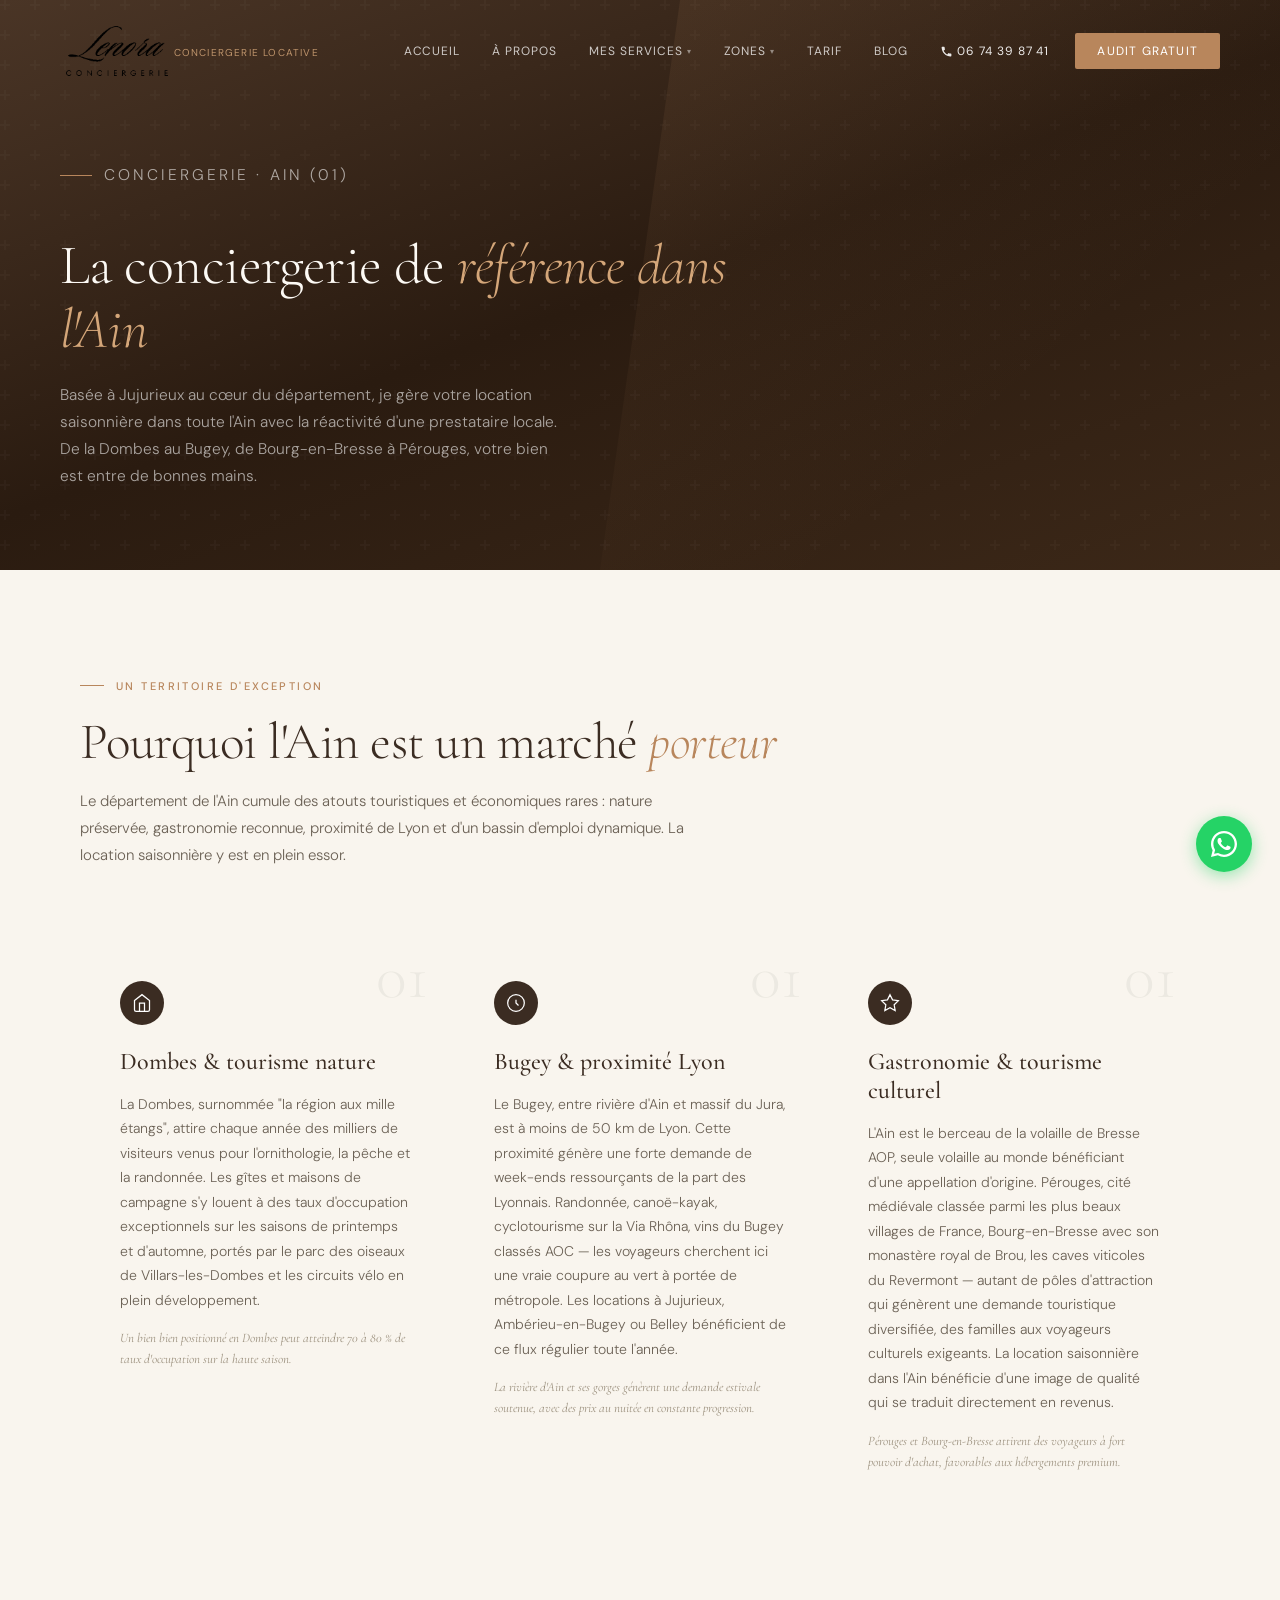
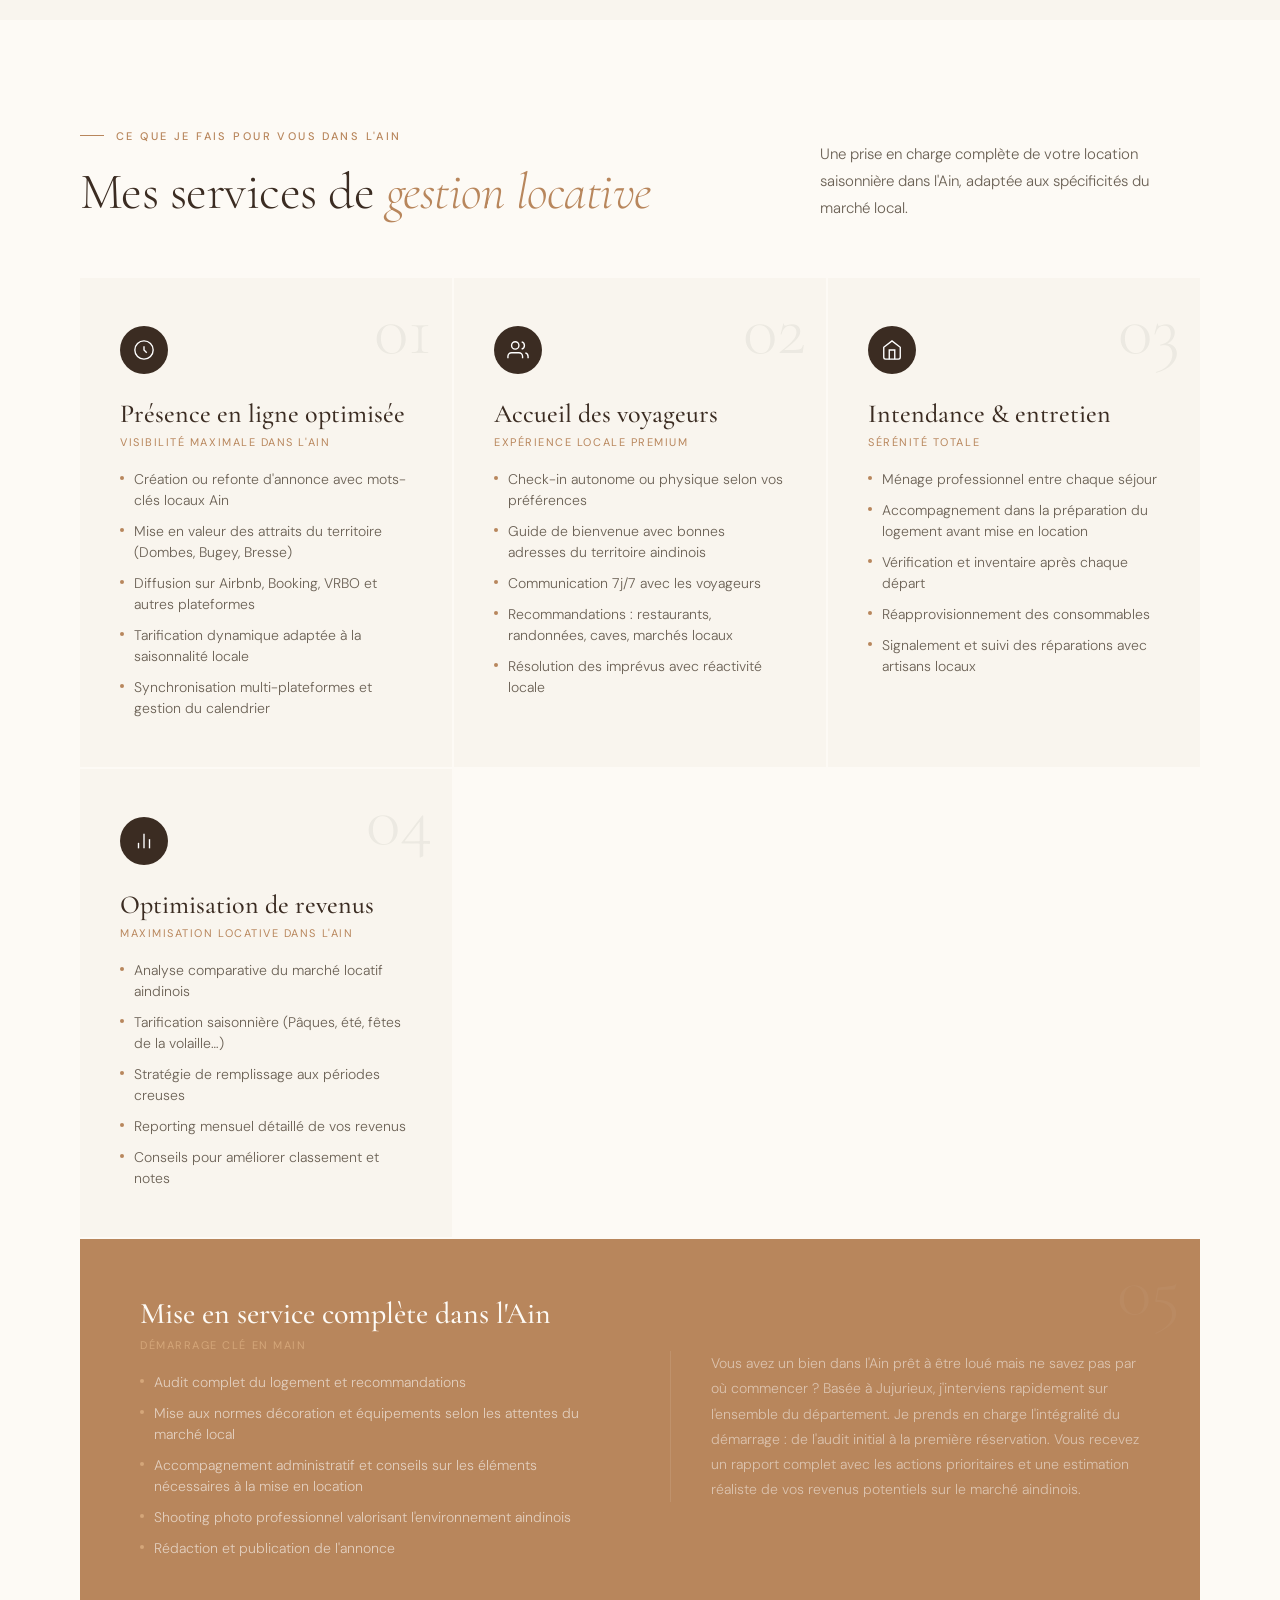
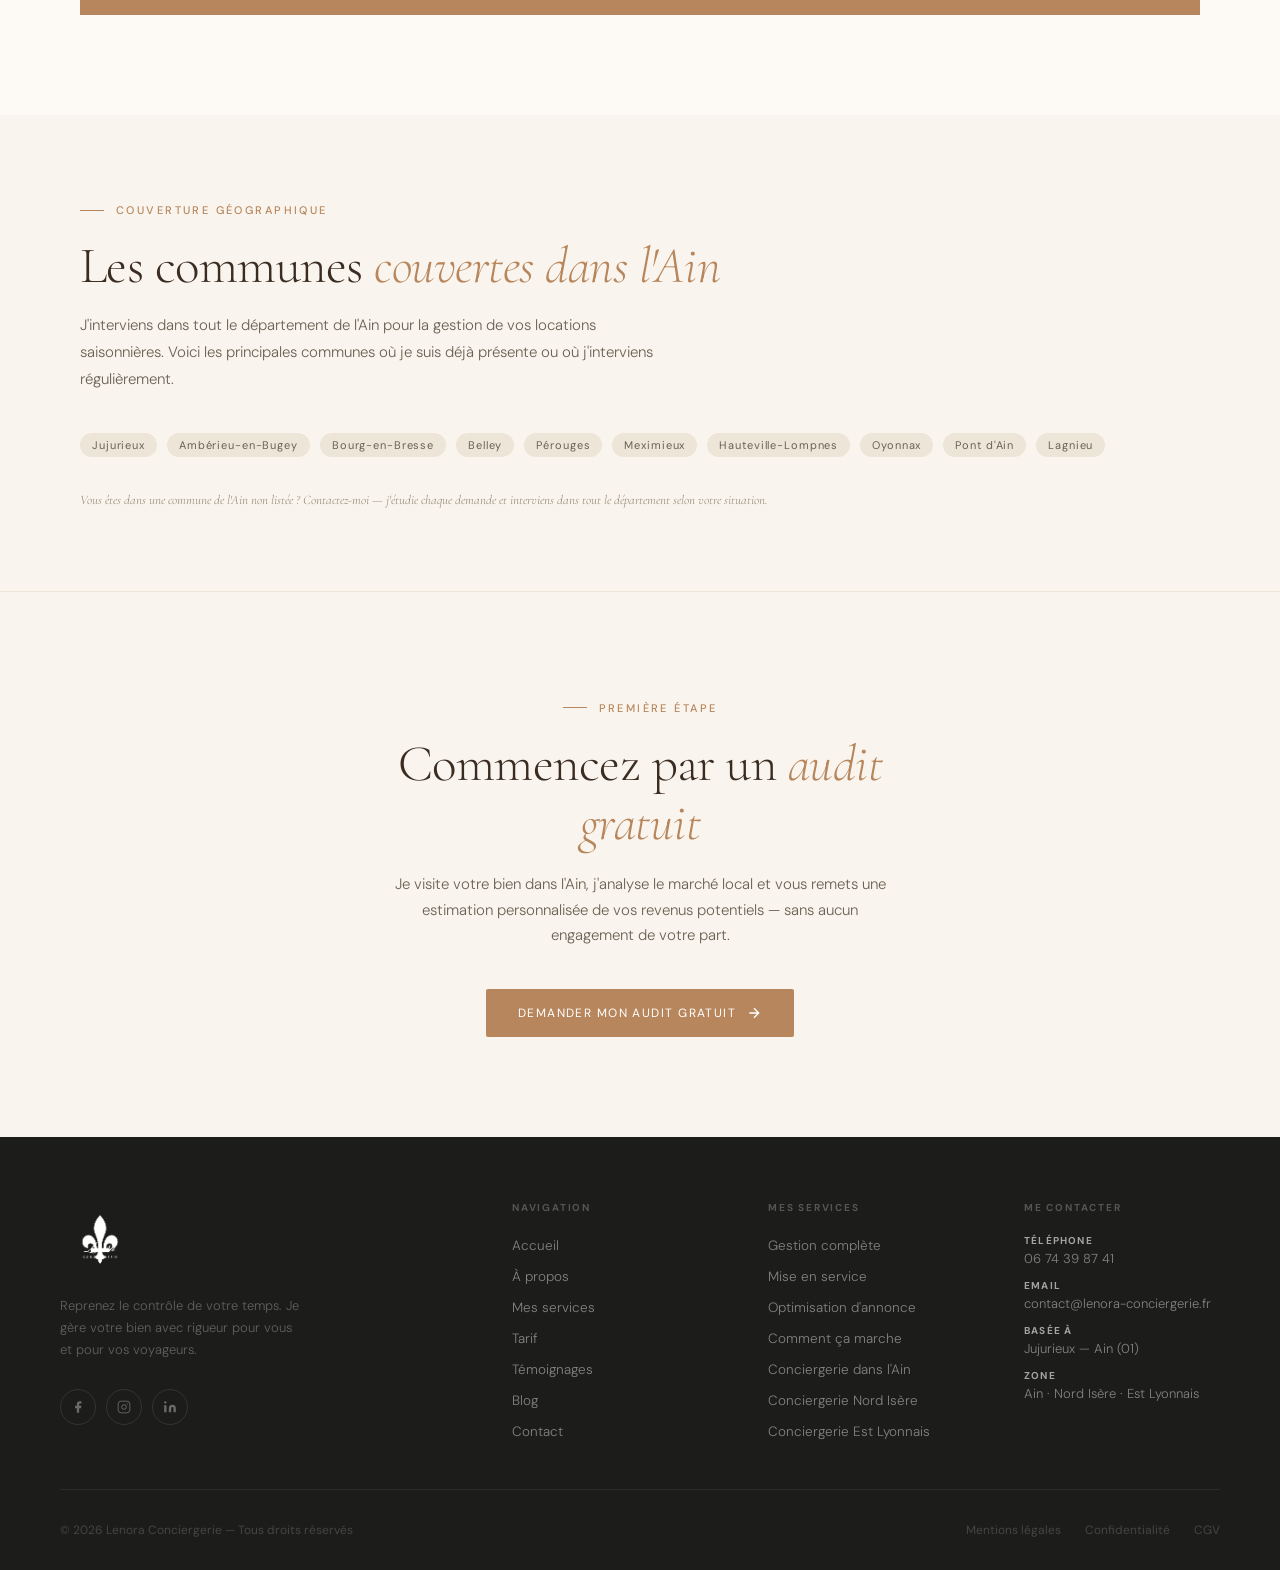
==== commit 4ca87334: "style: audit éditorial — ton professionnel cohérent sur 12 pages Index.html : - Hero h1 : "expérienc" ====
--- a/ain.html
+++ b/ain.html
@@ -313,7 +313,7 @@
   <div class="footer-top">
     <div>
       <a href="index.html" class="footer-logo"><img src="images/logo-full.png" alt="Lenora Conciergerie"></a>
-      <p class="footer-tagline">Reprenez le contrôle de votre temps. Je transforme votre bien en expérience inoubliable pour vous et vos voyageurs.</p>
+      <p class="footer-tagline">Reprenez le contrôle de votre temps. Je gère votre bien avec rigueur pour vous et pour vos voyageurs.</p>
       <div class="footer-social">
         <a href="https://www.facebook.com/share/1AVm18bdvt/?mibextid=wwXIfr" class="social-link" target="_blank" rel="noopener" aria-label="Facebook">
           <svg width="14" height="14" viewBox="0 0 24 24" fill="currentColor"><path d="M18 2h-3a5 5 0 0 0-5 5v3H7v4h3v8h4v-8h3l1-4h-4V7a1 1 0 0 1 1-1h3z"/></svg>
--- a/styles.css
+++ b/styles.css
@@ -504,7 +504,42 @@
 
 /* ─── TARIFS ────────────────────────────────── */
 .tarifs { background: var(--forest); padding: 100px 60px; }
-.tarifs-header { text-align: center; margin-bottom: 64px; }
+.tarifs-header { text-align: center; margin-bottom: 56px; }
+
+.tarif-offer {
+  max-width: 680px; margin: 0 auto; text-align: center;
+  display: flex; flex-direction: column; align-items: center; gap: 32px;
+}
+.tarif-offer-price {
+  display: flex; flex-direction: column; align-items: center; gap: 6px;
+}
+.tarif-offer-from {
+  font-size: 12px; letter-spacing: 0.18em; text-transform: uppercase;
+  color: rgba(255,255,255,0.4); font-family: 'DM Sans', sans-serif;
+}
+.tarif-offer-number {
+  font-family: 'Cormorant Garamond', serif;
+  font-size: clamp(64px, 10vw, 96px); font-weight: 300; line-height: 1;
+  color: var(--copper-light);
+}
+.tarif-offer-number small {
+  font-size: 0.38em; color: rgba(255,255,255,0.5);
+  font-family: 'DM Sans', sans-serif; font-weight: 300; vertical-align: middle;
+}
+.tarif-offer-base {
+  font-size: 13px; color: rgba(255,255,255,0.4); letter-spacing: 0.06em;
+}
+.tarif-offer-sep {
+  width: 40px; height: 1px; background: rgba(184,134,92,0.4);
+}
+.tarif-offer-text p {
+  font-size: 15px; line-height: 1.8; color: rgba(255,255,255,0.55);
+  font-weight: 300; margin-bottom: 10px;
+}
+.tarif-offer-text p:last-child {
+  font-style: italic; font-family: 'Cormorant Garamond', serif;
+  font-size: 16px; color: rgba(255,255,255,0.35); margin-bottom: 0;
+}
 .tarifs-header .section-label { justify-content: center; color: var(--copper-light); }
 .tarifs-header .section-label::before { background: var(--copper-light); }
 .tarifs-header h2 { color: var(--warm-white); }
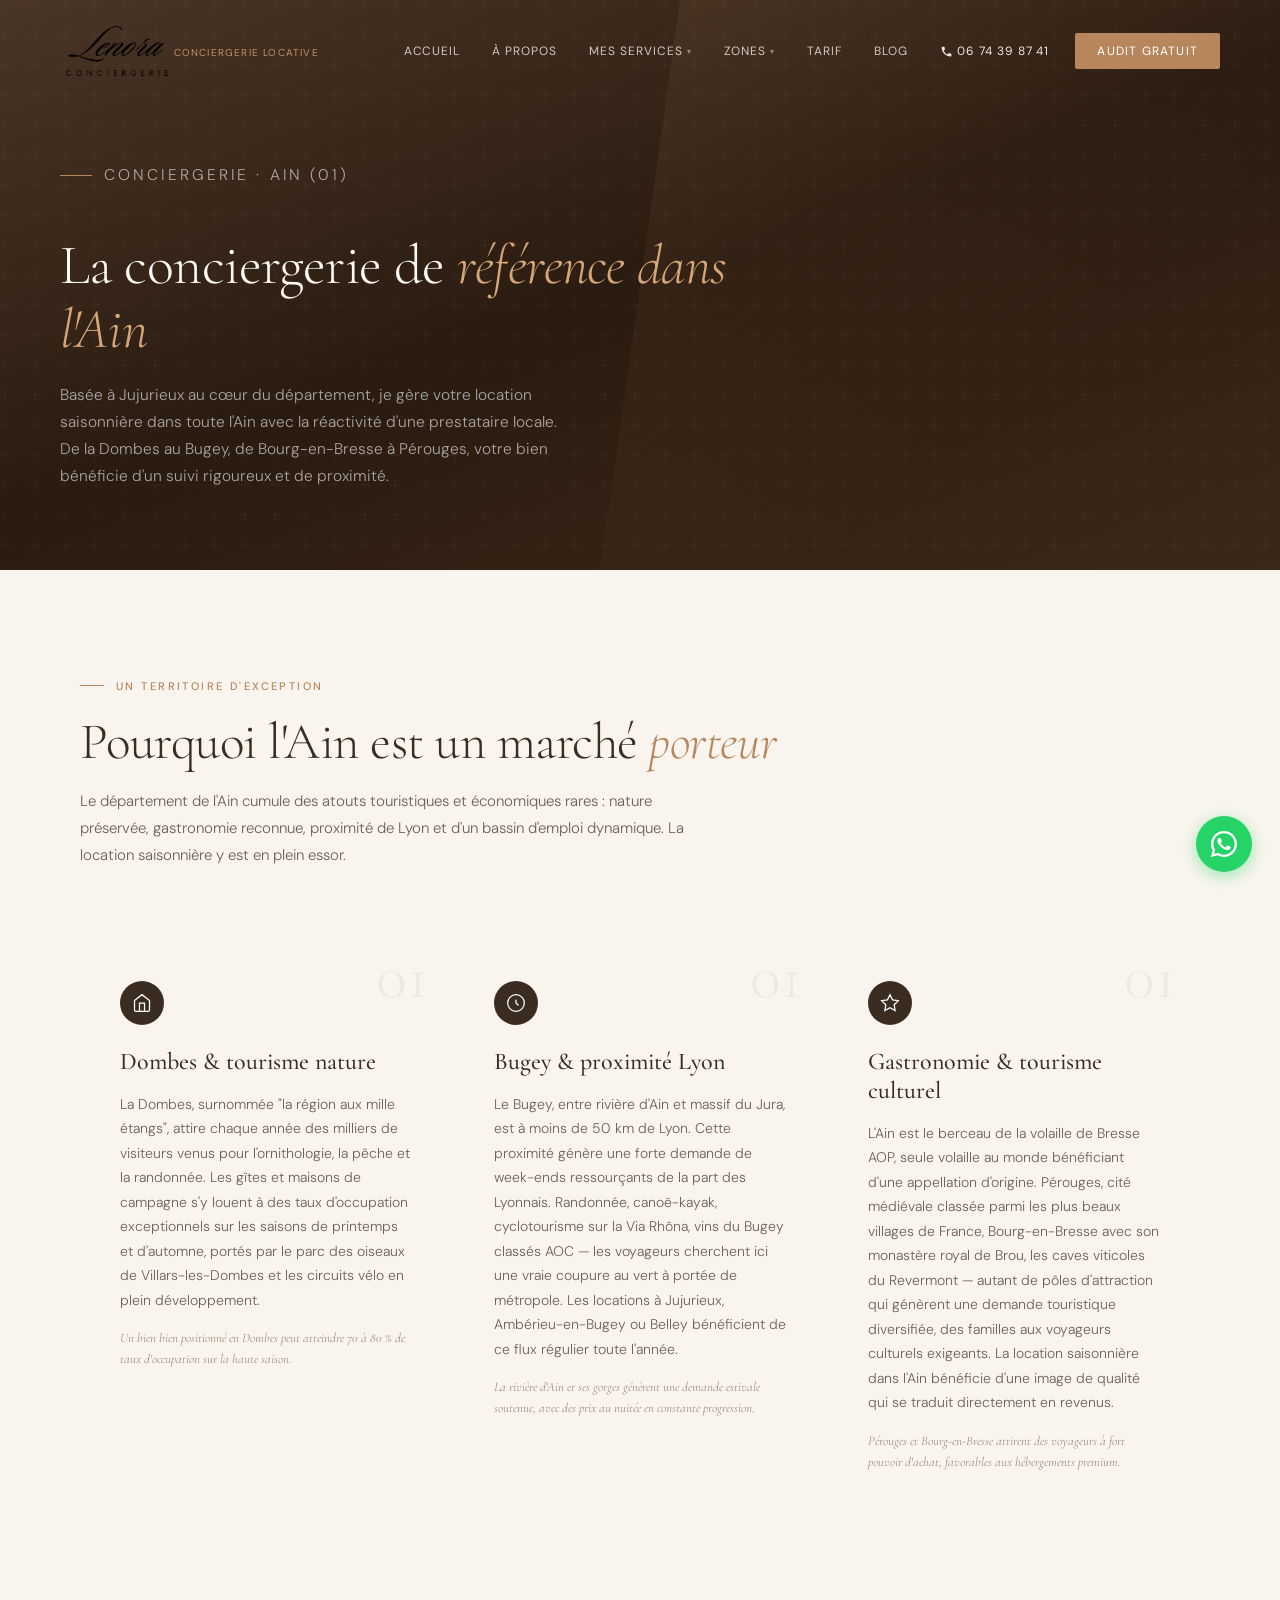
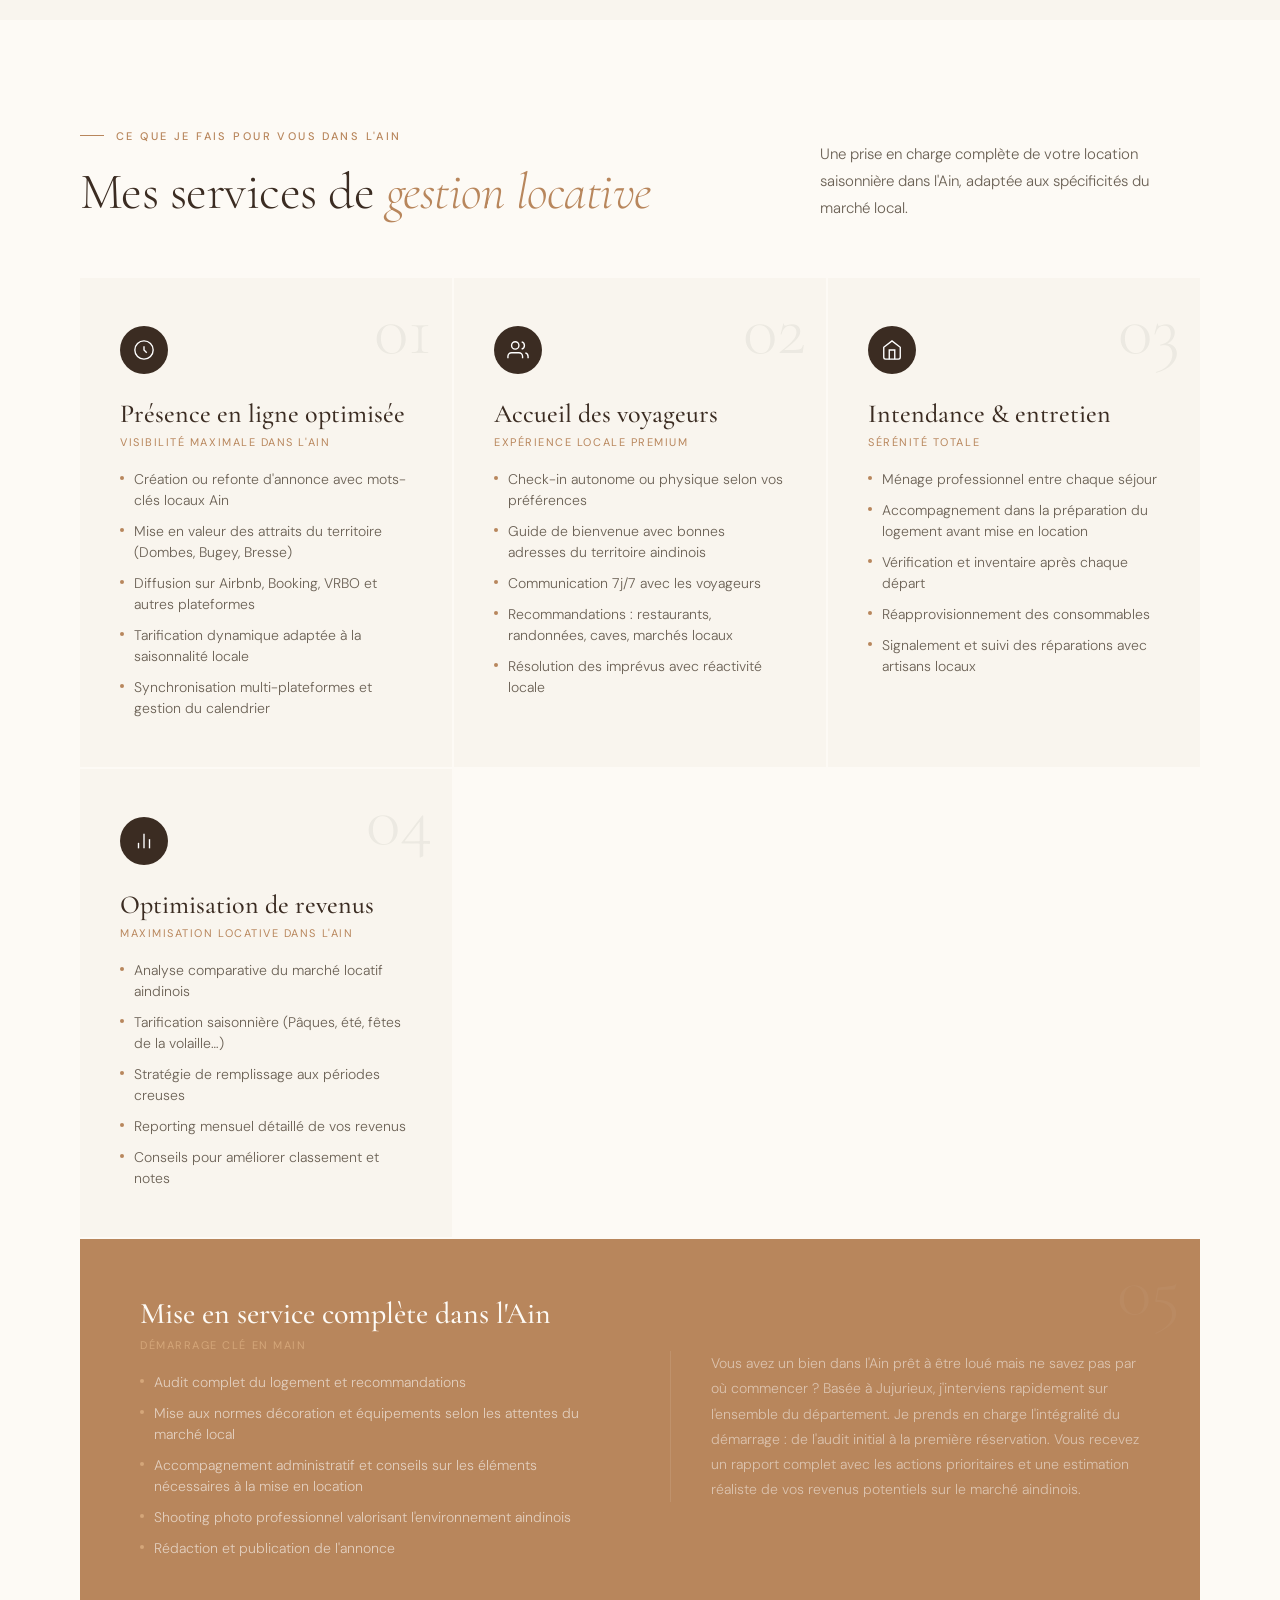
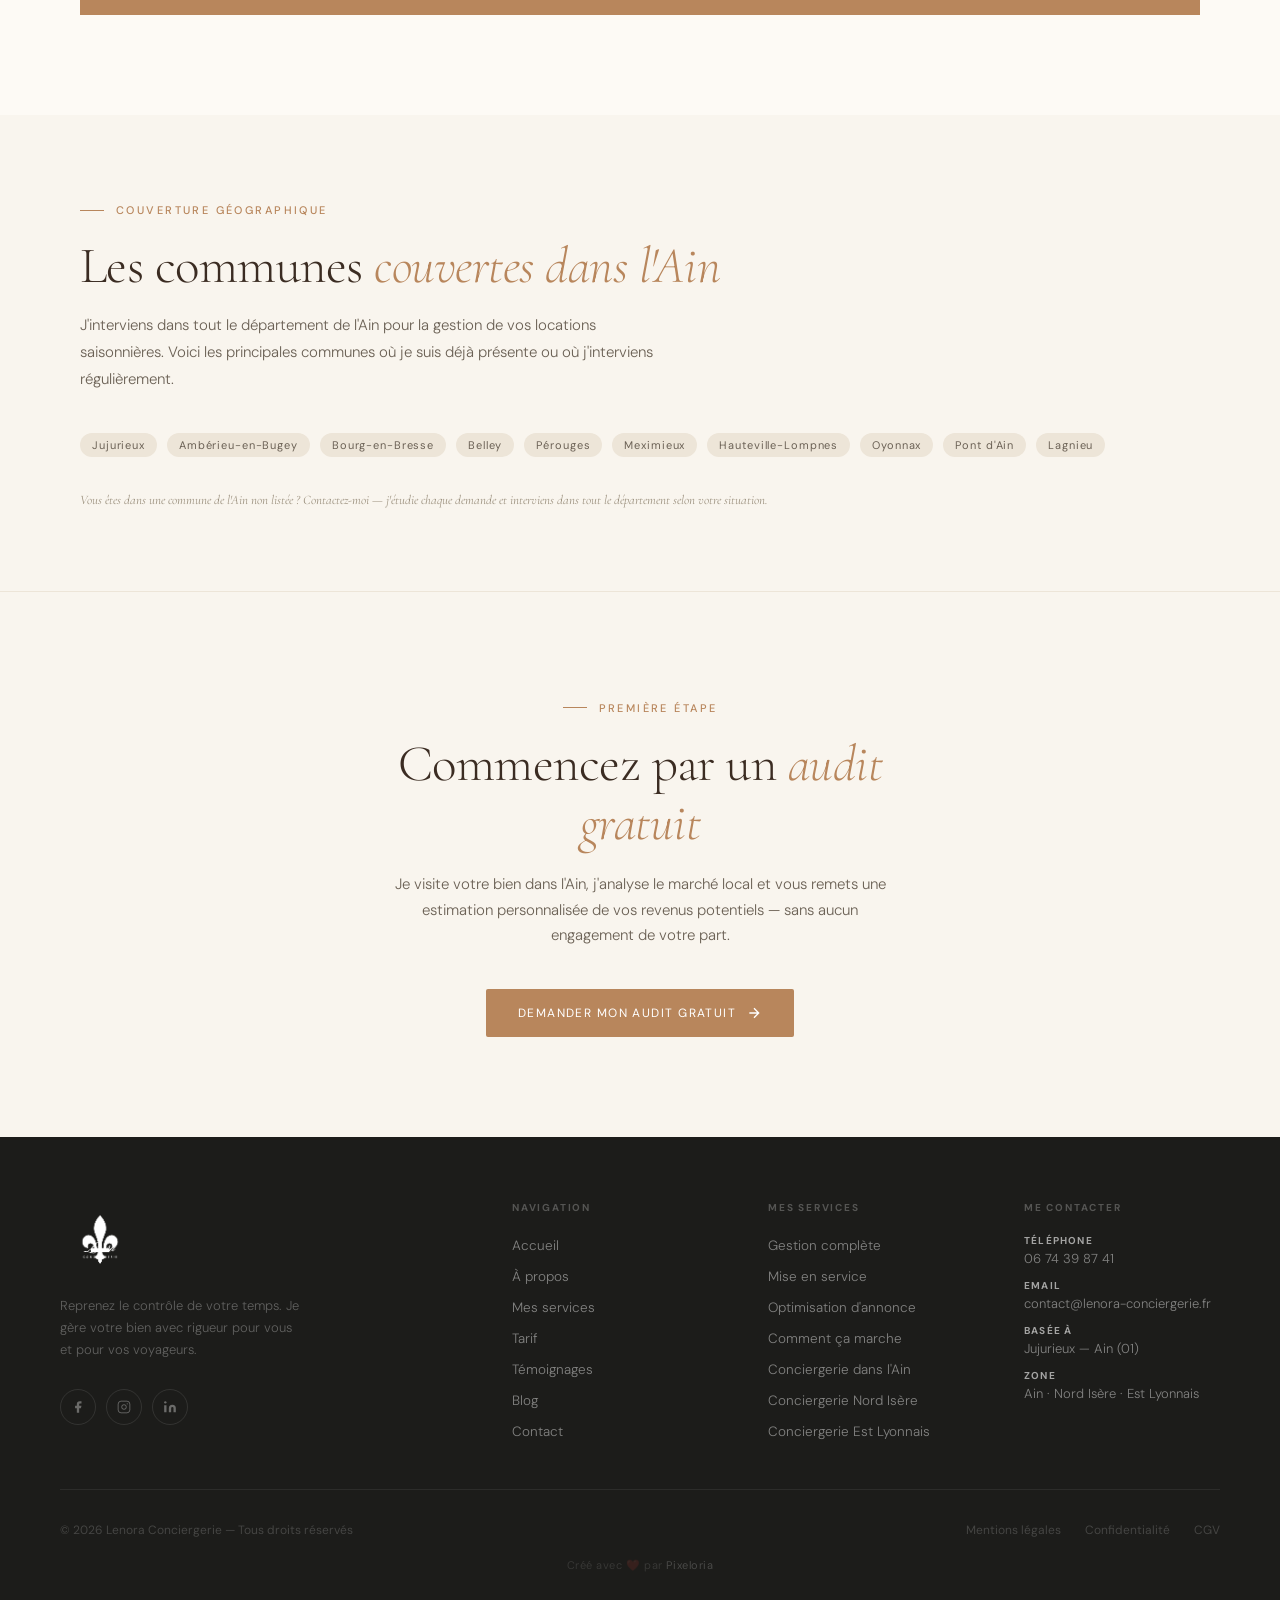
==== commit 23f0ed82: "feat: ajout mention Pixeloria dans le footer (13 pages) - Footer de toutes les pages : "Créé avec ❤️" ====
--- a/ain.html
+++ b/ain.html
@@ -125,7 +125,7 @@
   <div class="page-hero-content">
     <p class="hero-eyebrow">Conciergerie · Ain (01)</p>
     <h1>La conciergerie de <em>référence dans l'Ain</em></h1>
-    <p>Basée à Jujurieux au cœur du département, je gère votre location saisonnière dans toute l'Ain avec la réactivité d'une prestataire locale. De la Dombes au Bugey, de Bourg-en-Bresse à Pérouges, votre bien est entre de bonnes mains.</p>
+    <p>Basée à Jujurieux au cœur du département, je gère votre location saisonnière dans toute l'Ain avec la réactivité d'une prestataire locale. De la Dombes au Bugey, de Bourg-en-Bresse à Pérouges, votre bien bénéficie d'un suivi rigoureux et de proximité.</p>
   </div>
 </section>
 
@@ -368,6 +368,7 @@
       <a href="cgv.html">CGV</a>
     </div>
   </div>
+  <div class="footer-pixeloria">Créé avec ❤️ par <a href="https://pixeloria.fr" target="_blank" rel="noopener">Pixeloria</a></div>
 </footer>
 <script src="script.js"></script>
   <a href="https://wa.me/33674398741?text=Bonjour%20Leslye%2C%20je%20souhaite%20en%20savoir%20plus%20sur%20vos%20services%20de%20conciergerie." class="whatsapp-float" target="_blank" rel="noopener" aria-label="Contacter par WhatsApp">
--- a/styles.css
+++ b/styles.css
@@ -684,6 +684,12 @@
 .footer-legal { display: flex; gap: 24px; }
 .footer-legal a { color: rgba(255,255,255,0.18); text-decoration: none; transition: color 0.3s; }
 .footer-legal a:hover { color: rgba(255,255,255,0.45); }
+.footer-pixeloria {
+  text-align: center; font-size: 11px; color: rgba(255,255,255,0.12);
+  margin-top: 20px; letter-spacing: 0.05em;
+}
+.footer-pixeloria a { color: rgba(255,255,255,0.2); text-decoration: none; transition: color 0.3s; }
+.footer-pixeloria a:hover { color: rgba(255,255,255,0.45); }
 /* ═══════════════════════════════════════════
    RESPONSIVE
 ═══════════════════════════════════════════ */
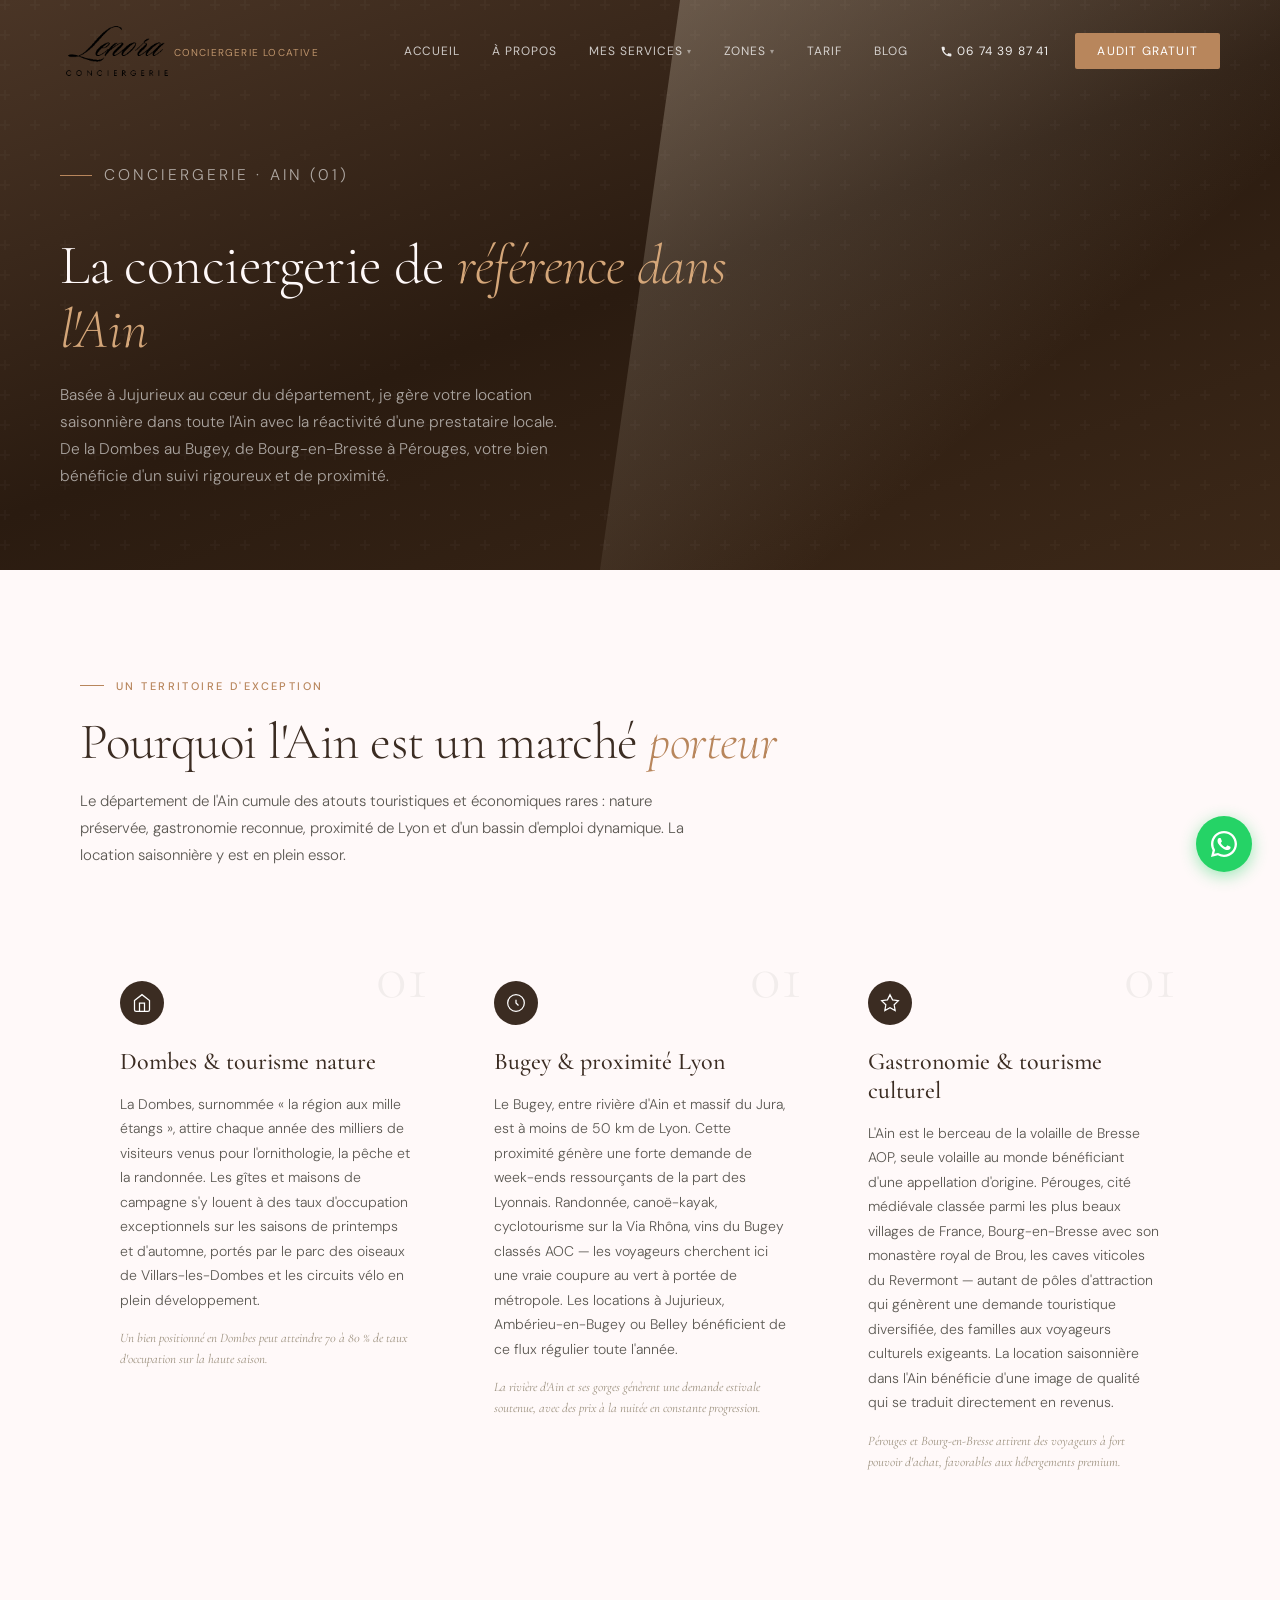
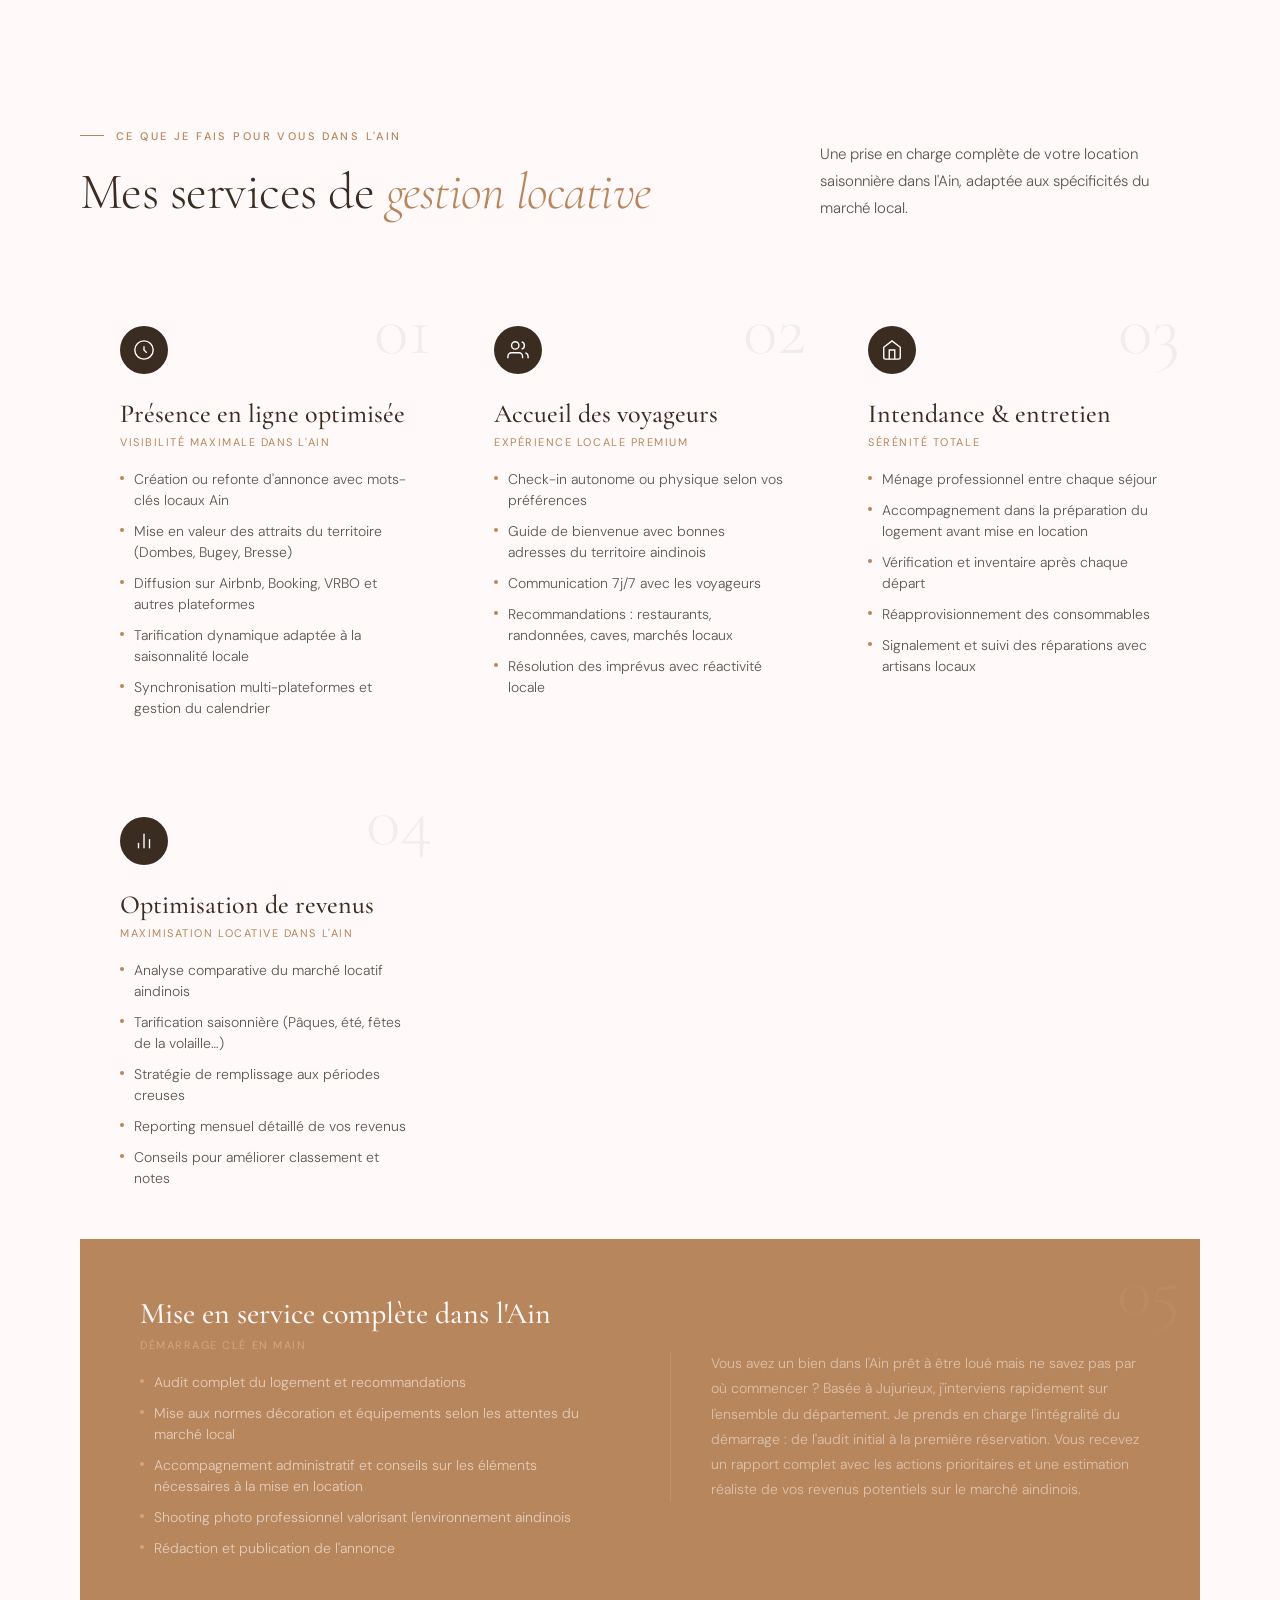
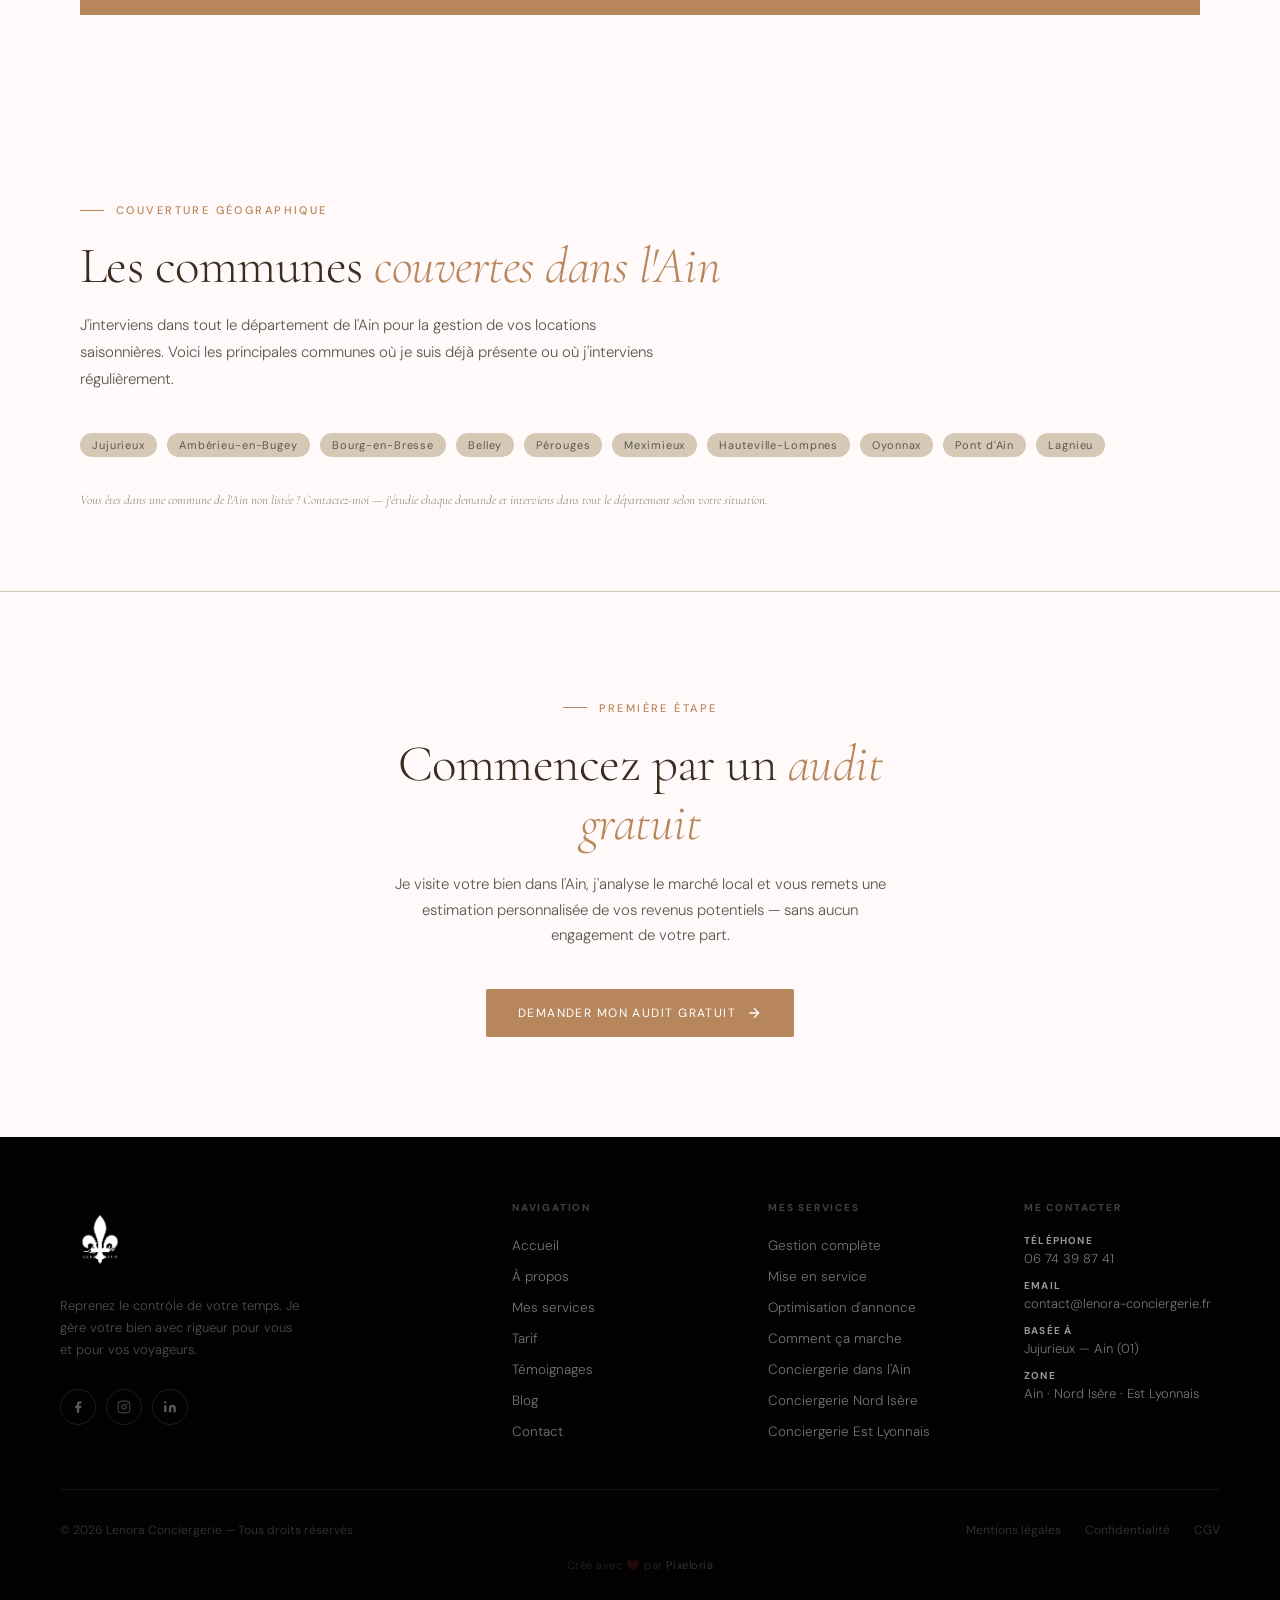
==== commit a4eadf38: "fix: corrections orthographe, grammaire et typographie FR (9 fichiers) - index.html : interlocuteur " ====
--- a/ain.html
+++ b/ain.html
@@ -145,8 +145,8 @@
           <svg width="20" height="20" viewBox="0 0 24 24" fill="none" stroke="white" stroke-width="1.5"><path d="M3 9l9-7 9 7v11a2 2 0 0 1-2 2H5a2 2 0 0 1-2-2z"/><polyline points="9 22 9 12 15 12 15 22"/></svg>
         </div>
         <h3>Dombes &amp; tourisme nature</h3>
-        <p style="font-size: 14px; line-height: 1.75; color: var(--mid); font-weight: 300; margin-bottom: 16px;">La Dombes, surnommée "la région aux mille étangs", attire chaque année des milliers de visiteurs venus pour l'ornithologie, la pêche et la randonnée. Les gîtes et maisons de campagne s'y louent à des taux d'occupation exceptionnels sur les saisons de printemps et d'automne, portés par le parc des oiseaux de Villars-les-Dombes et les circuits vélo en plein développement.</p>
-        <p style="font-size: 13px; color: var(--light-text); font-style: italic; font-family: 'Cormorant Garamond', serif; line-height: 1.6;">Un bien bien positionné en Dombes peut atteindre 70 à 80 % de taux d'occupation sur la haute saison.</p>
+        <p style="font-size: 14px; line-height: 1.75; color: var(--mid); font-weight: 300; margin-bottom: 16px;">La Dombes, surnommée «&nbsp;la région aux mille étangs&nbsp;», attire chaque année des milliers de visiteurs venus pour l'ornithologie, la pêche et la randonnée. Les gîtes et maisons de campagne s'y louent à des taux d'occupation exceptionnels sur les saisons de printemps et d'automne, portés par le parc des oiseaux de Villars-les-Dombes et les circuits vélo en plein développement.</p>
+        <p style="font-size: 13px; color: var(--light-text); font-style: italic; font-family: 'Cormorant Garamond', serif; line-height: 1.6;">Un bien positionné en Dombes peut atteindre 70 à 80 % de taux d'occupation sur la haute saison.</p>
       </div>
 
       <!-- Card 2 — Bugey & proximité Lyon -->
@@ -157,7 +157,7 @@
         </div>
         <h3>Bugey &amp; proximité Lyon</h3>
         <p style="font-size: 14px; line-height: 1.75; color: var(--mid); font-weight: 300; margin-bottom: 16px;">Le Bugey, entre rivière d'Ain et massif du Jura, est à moins de 50 km de Lyon. Cette proximité génère une forte demande de week-ends ressourçants de la part des Lyonnais. Randonnée, canoë-kayak, cyclotourisme sur la Via Rhôna, vins du Bugey classés AOC — les voyageurs cherchent ici une vraie coupure au vert à portée de métropole. Les locations à Jujurieux, Ambérieu-en-Bugey ou Belley bénéficient de ce flux régulier toute l'année.</p>
-        <p style="font-size: 13px; color: var(--light-text); font-style: italic; font-family: 'Cormorant Garamond', serif; line-height: 1.6;">La rivière d'Ain et ses gorges génèrent une demande estivale soutenue, avec des prix au nuitée en constante progression.</p>
+        <p style="font-size: 13px; color: var(--light-text); font-style: italic; font-family: 'Cormorant Garamond', serif; line-height: 1.6;">La rivière d'Ain et ses gorges génèrent une demande estivale soutenue, avec des prix à la nuitée en constante progression.</p>
       </div>
 
       <!-- Card 3 — Gastronomie & tourisme culturel -->
--- a/styles.css
+++ b/styles.css
@@ -1,15 +1,19 @@
 /* ─── VARIABLES & RESET ─────────────────────── */
 :root {
   --forest: #3B2C22;
-  --lys: #C4AD8E;
+  --lys: #D5C8B5;
   --copper: #B8865C;
   --copper-light: #D4A679;
-  --cream: #F9F5EE;
-  --warm-white: #FDFAF5;
-  --beige: #EDE5D8;
-  --charcoal: #1C1C1A;
-  --mid: #6B6155;
+  --cream: #FFF9F9;
+  --warm-white: #FFF9F9;
+  --beige: #D5C8B5;
+  --charcoal: #040102;
+  --mid: #5B5852;
   --light-text: #9C917F;
+  --lenora-bg: #FFF9F9;
+  --lenora-beige: #D5C8B5;
+  --lenora-black: #040102;
+  --lenora-charcoal: #5B5852;
 }
 
 * { margin: 0; padding: 0; box-sizing: border-box; }
@@ -168,16 +172,16 @@
 }
 .hero-bg::after {
   content: ''; position: absolute; top: -20%; right: -5%; width: 55%; height: 140%;
-  background: linear-gradient(135deg, rgba(184,134,92,0.12) 0%, transparent 60%);
+  background: linear-gradient(135deg, rgba(213,200,181,0.35) 0%, transparent 60%);
   transform: skewX(-8deg);
 }
 .hero-image-block {
-  position: absolute; top: 0; right: 0; width: 48%; height: 100%; overflow: hidden;
+  position: absolute; top: 0; right: 0; width: 50%; height: 100%; overflow: hidden;
 }
 .hero-image-block::before {
   content: ''; position: absolute; inset: 0; z-index: 1;
-  background: linear-gradient(to right, #3C2818 0%, transparent 40%),
-              linear-gradient(to top, #2A1B10 0%, transparent 30%);
+  background: linear-gradient(to right, rgba(40,56,40,0.75) 0%, transparent 45%),
+              linear-gradient(to top, rgba(40,27,16,0.5) 0%, transparent 35%);
 }
 .hero-property-img {
   width: 100%; height: 100%;
@@ -187,7 +191,7 @@
 
 .hero-content {
   position: relative; z-index: 2; padding: 110px 60px 80px;
-  max-width: min(700px, 52%);
+  max-width: min(680px, 50%);
   animation: heroIn 1.2s cubic-bezier(0.16, 1, 0.3, 1) both;
 }
 @keyframes heroIn { from { opacity: 0; transform: translateY(40px); } to { opacity: 1; transform: translateY(0); } }
@@ -259,7 +263,7 @@
 }
 .page-hero::after {
   content: ''; position: absolute; top: -20%; right: -5%; width: 55%; height: 140%;
-  background: linear-gradient(135deg, rgba(184,134,92,0.12) 0%, transparent 60%);
+  background: linear-gradient(135deg, rgba(213,200,181,0.35) 0%, transparent 60%);
   transform: skewX(-8deg);
 }
 .page-hero-content { position: relative; z-index: 2; max-width: 700px; }
@@ -321,7 +325,7 @@
 .about-image-col { position: relative; }
 .about-portrait {
   aspect-ratio: 1/1; min-height: 380px; max-width: 420px;
-  border-radius: 50%; overflow: hidden; background: #C8B5A0;
+  border-radius: 50%; overflow: hidden; background: var(--beige);
   margin: 0 auto;
 }
 .about-portrait-img {
@@ -354,12 +358,12 @@
 .about-name-story p { font-family: 'Cormorant Garamond', serif; font-size: 17px; line-height: 1.75; color: var(--mid); font-style: italic; }
 .about-name-story strong { font-style: normal; color: var(--forest); }
 .about-formation {
-  background: rgba(184,134,92,0.15); border-radius: 4px; padding: 24px;
+  background: rgba(213,200,181,0.4); border-radius: 4px; padding: 24px;
   margin-top: 28px; display: flex; gap: 16px; align-items: flex-start;
   border-left: 3px solid var(--copper);
 }
 .formation-icon {
-  width: 42px; height: 42px; background: rgba(184,134,92,0.15); border-radius: 50%;
+  width: 42px; height: 42px; background: rgba(213,200,181,0.4); border-radius: 50%;
   flex-shrink: 0; display: flex; align-items: center; justify-content: center;
   color: var(--copper);
 }
@@ -383,7 +387,7 @@
   transform-origin: left; transition: transform 0.4s ease;
 }
 .service-card:hover::before { transform: scaleX(1); }
-.service-card:hover { background: #F0E9DA; }
+.service-card:hover { background: #E8E0D0; }
 .service-num {
   font-family: 'Cormorant Garamond', serif; font-size: 72px; font-weight: 300;
   color: rgba(40,56,40,0.06); line-height: 1; position: absolute; top: 16px; right: 20px;
@@ -448,7 +452,7 @@
 .zone-card {
   background: var(--cream); padding: 48px 40px; position: relative; overflow: hidden; transition: background 0.3s;
 }
-.zone-card:hover { background: #EFE8D8; }
+.zone-card:hover { background: #E8E0D0; }
 .zone-card::after {
   content: ''; position: absolute; top: 0; left: 0; right: 0; height: 3px;
   background: var(--copper); transform: scaleX(0); transform-origin: left; transition: transform 0.4s ease;
@@ -588,15 +592,14 @@
 .blog-card { background: var(--cream); overflow: hidden; border-radius: 2px; transition: transform 0.3s, box-shadow 0.3s; }
 .blog-card:hover { transform: translateY(-4px); box-shadow: 0 20px 50px rgba(0,0,0,0.08); }
 .blog-thumb {
-  height: 180px; background: linear-gradient(135deg, #4A3526, #3B2C22);
-  display: flex; align-items: center; justify-content: center; flex-direction: column; gap: 8px;
-  color: rgba(255,255,255,0.2); font-size: 11px; letter-spacing: 0.1em; text-transform: uppercase;
-}
-.blog-thumb svg { opacity: 0.22; }
+  height: 180px; background: linear-gradient(135deg, #3D4F3A, #283828);
+  display: flex; align-items: center; justify-content: center; overflow: hidden;
+}
+.blog-thumb .blog-illus { width: 100%; height: 100%; }
 .blog-card-body { padding: 28px 32px 20px; }
 .blog-tag {
   display: inline-block; font-size: 9px; letter-spacing: 0.16em; text-transform: uppercase;
-  color: var(--copper); background: rgba(184,134,92,0.12); padding: 4px 10px;
+  color: var(--copper); background: rgba(213,200,181,0.35); padding: 4px 10px;
   border-radius: 100px; margin-bottom: 14px;
 }
 .blog-card h4 { font-family: 'Cormorant Garamond', serif; font-size: 20px; font-weight: 500; color: var(--forest); line-height: 1.4; margin-bottom: 12px; }
@@ -723,8 +726,8 @@
 
   .hero { min-height: 600px; }
   .hero-image-block { width: 44%; }
-  .hero-content { padding: 100px 40px 60px; max-width: min(600px, 56%); }
-  .hero h1 { font-size: clamp(32px, 4.5vw, 56px); }
+  .hero-content { padding: 100px 40px 60px; max-width: min(580px, 56%); }
+  .hero h1 { font-size: clamp(30px, 3.8vw, 52px); }
   .hero-scroll { display: none; }
 
   .stats-strip { grid-template-columns: repeat(3,1fr); }
@@ -768,6 +771,11 @@
   .footer-bottom { flex-direction: column; gap: 12px; text-align: center; }
 
   .page-hero { padding: 120px 32px 60px; }
+}
+
+@media (max-width: 900px) {
+  .hero-image-block { width: 42%; }
+  .hero-content { max-width: min(560px, 58%); }
 }
 
 @media (max-width: 768px) {
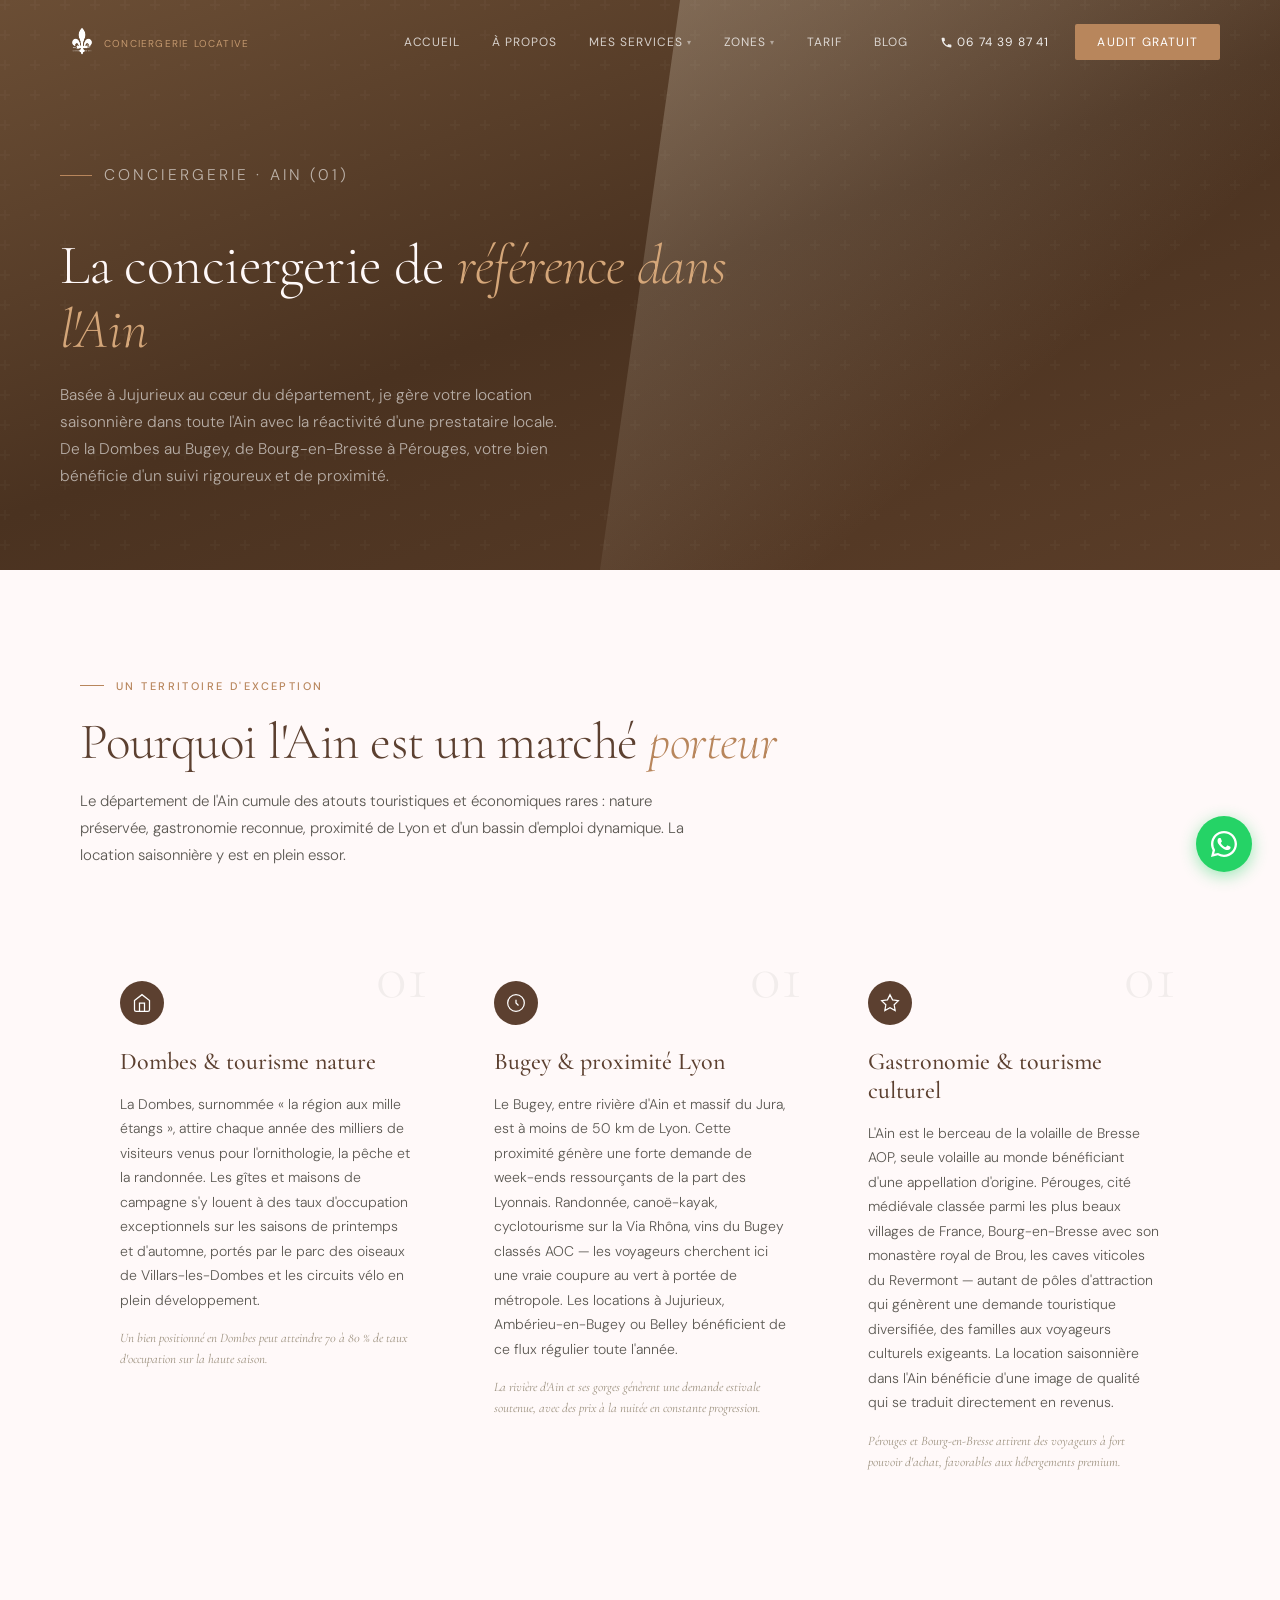
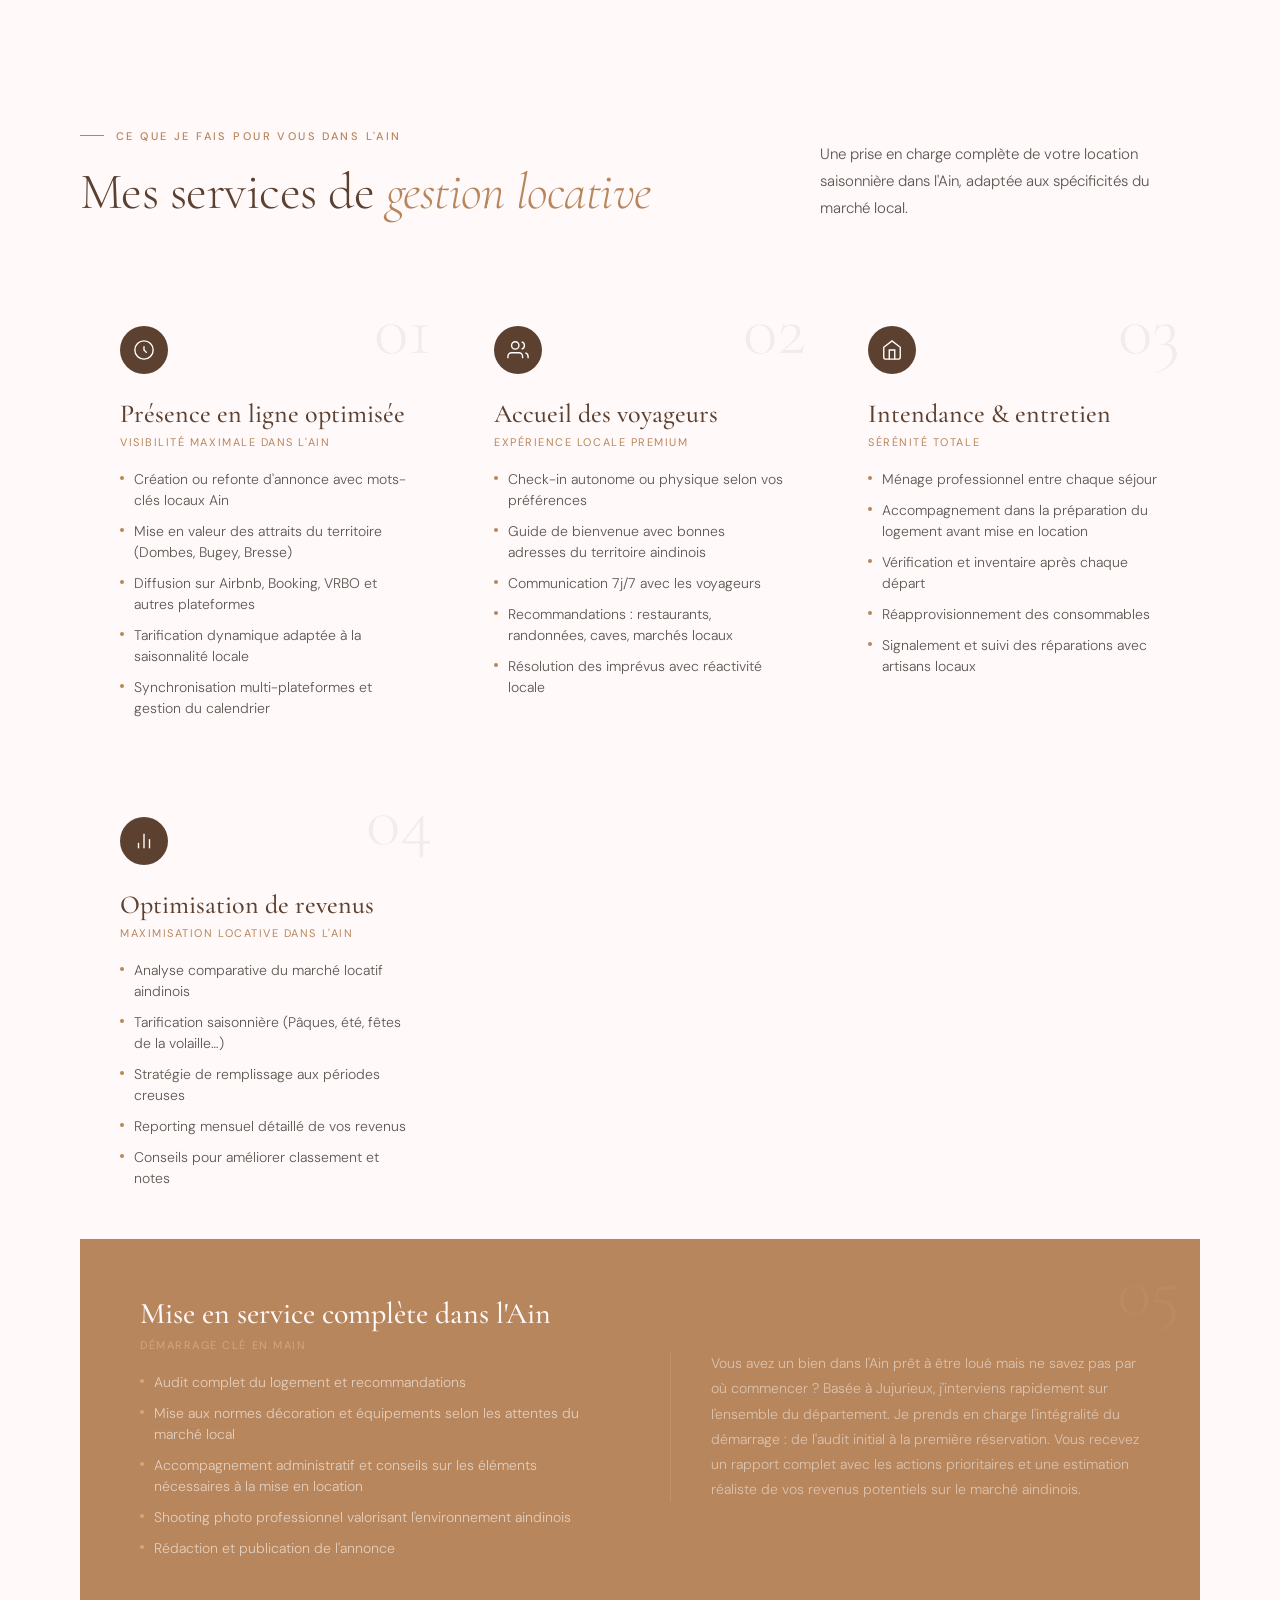
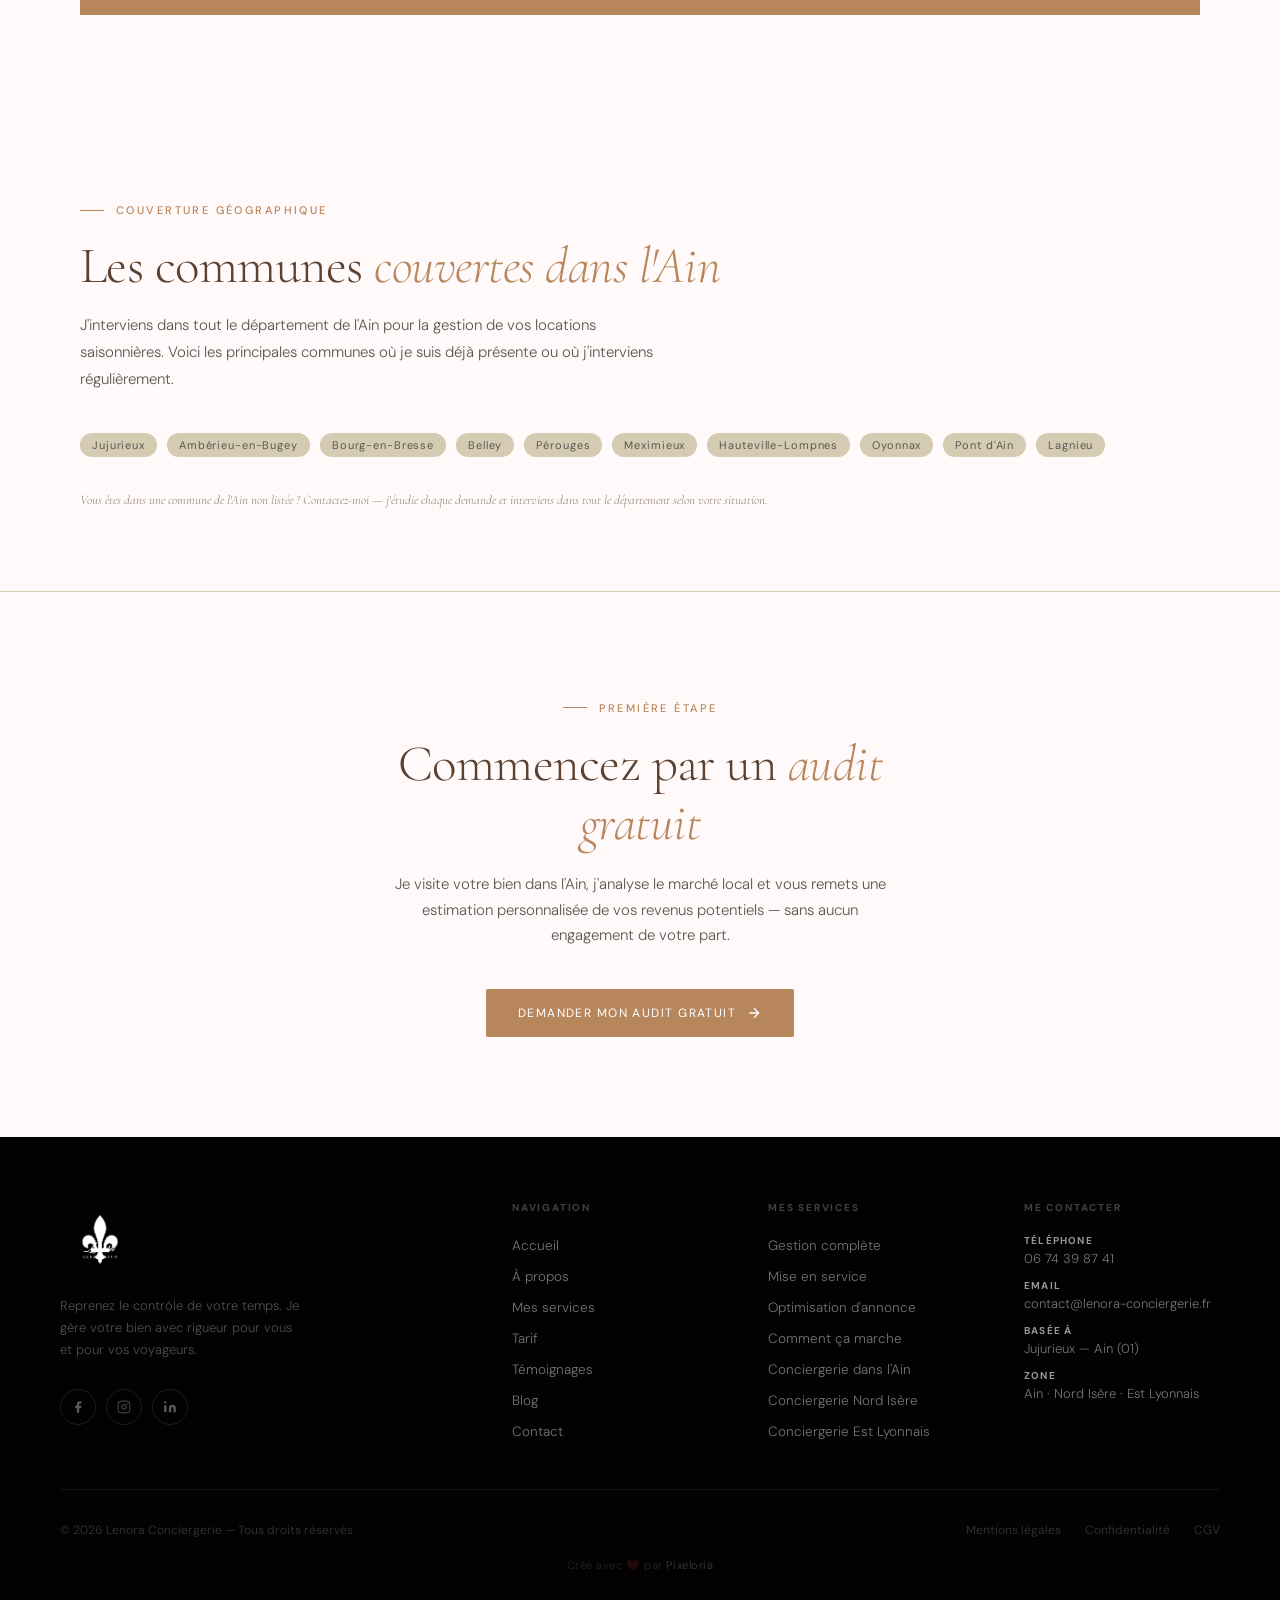
==== commit 21514c05: "fix: avis sans 'Propriétaire', logo-full.png dans tous les headers - index.html : 4 témoignages — 'P" ====
--- a/ain.html
+++ b/ain.html
@@ -49,7 +49,7 @@
 
 <nav id="mainNav">
   <a href="index.html" class="nav-logo">
-    <img src="images/logo-text.png" alt="Lenora Conciergerie">
+    <img src="images/logo-full.png" alt="Lenora Conciergerie">
     <span class="nav-logo-tagline">Conciergerie locative</span>
   </a>
   <ul class="nav-links">
--- a/styles.css
+++ b/styles.css
@@ -1,17 +1,17 @@
 /* ─── VARIABLES & RESET ─────────────────────── */
 :root {
-  --forest: #3B2C22;
-  --lys: #D5C8B5;
+  --forest: #5C4030;
+  --lys: #D5CBB2;
   --copper: #B8865C;
   --copper-light: #D4A679;
   --cream: #FFF9F9;
   --warm-white: #FFF9F9;
-  --beige: #D5C8B5;
+  --beige: #D5CBB2;
   --charcoal: #040102;
   --mid: #5B5852;
   --light-text: #9C917F;
   --lenora-bg: #FFF9F9;
-  --lenora-beige: #D5C8B5;
+  --lenora-beige: #D5CBB2;
   --lenora-black: #040102;
   --lenora-charcoal: #5B5852;
 }
@@ -38,7 +38,12 @@
 }
 .nav-logo { display: flex; align-items: center; text-decoration: none; }
 .nav-logo img {
-  height: 62px; width: auto;
+  height: 44px; width: auto;
+  filter: brightness(0) invert(1);
+  transition: filter 0.4s;
+}
+nav.scrolled .nav-logo img {
+  filter: none;
 }
 .nav-logo-tagline {
   display: block;
@@ -164,7 +169,7 @@
 }
 .hero-bg {
   position: absolute; inset: 0;
-  background: linear-gradient(160deg, #4A3526 0%, #2A1B10 50%, #3C2818 100%);
+  background: linear-gradient(160deg, #6B4E35 0%, #4A3220 50%, #5A3D28 100%);
 }
 .hero-bg::before {
   content: ''; position: absolute; inset: 0;
@@ -254,7 +259,7 @@
 /* ─── PAGE HERO (inner pages) ───────────────── */
 .page-hero {
   position: relative;
-  background: linear-gradient(160deg, #4A3526 0%, #2A1B10 50%, #3C2818 100%);
+  background: linear-gradient(160deg, #6B4E35 0%, #4A3220 50%, #5A3D28 100%);
   padding: 160px 60px 80px; overflow: hidden;
 }
 .page-hero::before {
@@ -358,7 +363,7 @@
 .about-name-story p { font-family: 'Cormorant Garamond', serif; font-size: 17px; line-height: 1.75; color: var(--mid); font-style: italic; }
 .about-name-story strong { font-style: normal; color: var(--forest); }
 .about-formation {
-  background: rgba(213,200,181,0.4); border-radius: 4px; padding: 24px;
+  background: rgba(213,203,178,0.45); border-radius: 4px; padding: 24px;
   margin-top: 28px; display: flex; gap: 16px; align-items: flex-start;
   border-left: 3px solid var(--copper);
 }
@@ -387,7 +392,7 @@
   transform-origin: left; transition: transform 0.4s ease;
 }
 .service-card:hover::before { transform: scaleX(1); }
-.service-card:hover { background: #E8E0D0; }
+.service-card:hover { background: #E3D9CB; }
 .service-num {
   font-family: 'Cormorant Garamond', serif; font-size: 72px; font-weight: 300;
   color: rgba(40,56,40,0.06); line-height: 1; position: absolute; top: 16px; right: 20px;
@@ -452,7 +457,7 @@
 .zone-card {
   background: var(--cream); padding: 48px 40px; position: relative; overflow: hidden; transition: background 0.3s;
 }
-.zone-card:hover { background: #E8E0D0; }
+.zone-card:hover { background: #E3D9CB; }
 .zone-card::after {
   content: ''; position: absolute; top: 0; left: 0; right: 0; height: 3px;
   background: var(--copper); transform: scaleX(0); transform-origin: left; transition: transform 0.4s ease;
@@ -611,7 +616,7 @@
 /* ─── CONTACT ────────────────────────────────── */
 .contact-section { background: var(--cream); padding: 0 60px 100px; }
 .contact-inner {
-  background: linear-gradient(135deg, var(--forest) 0%, #140D06 100%);
+  background: linear-gradient(135deg, var(--forest) 0%, #2E1D0E 100%);
   border-radius: 4px; padding: 80px;
   display: grid; grid-template-columns: 1fr 1fr; gap: 80px; align-items: center;
   position: relative; overflow: hidden;
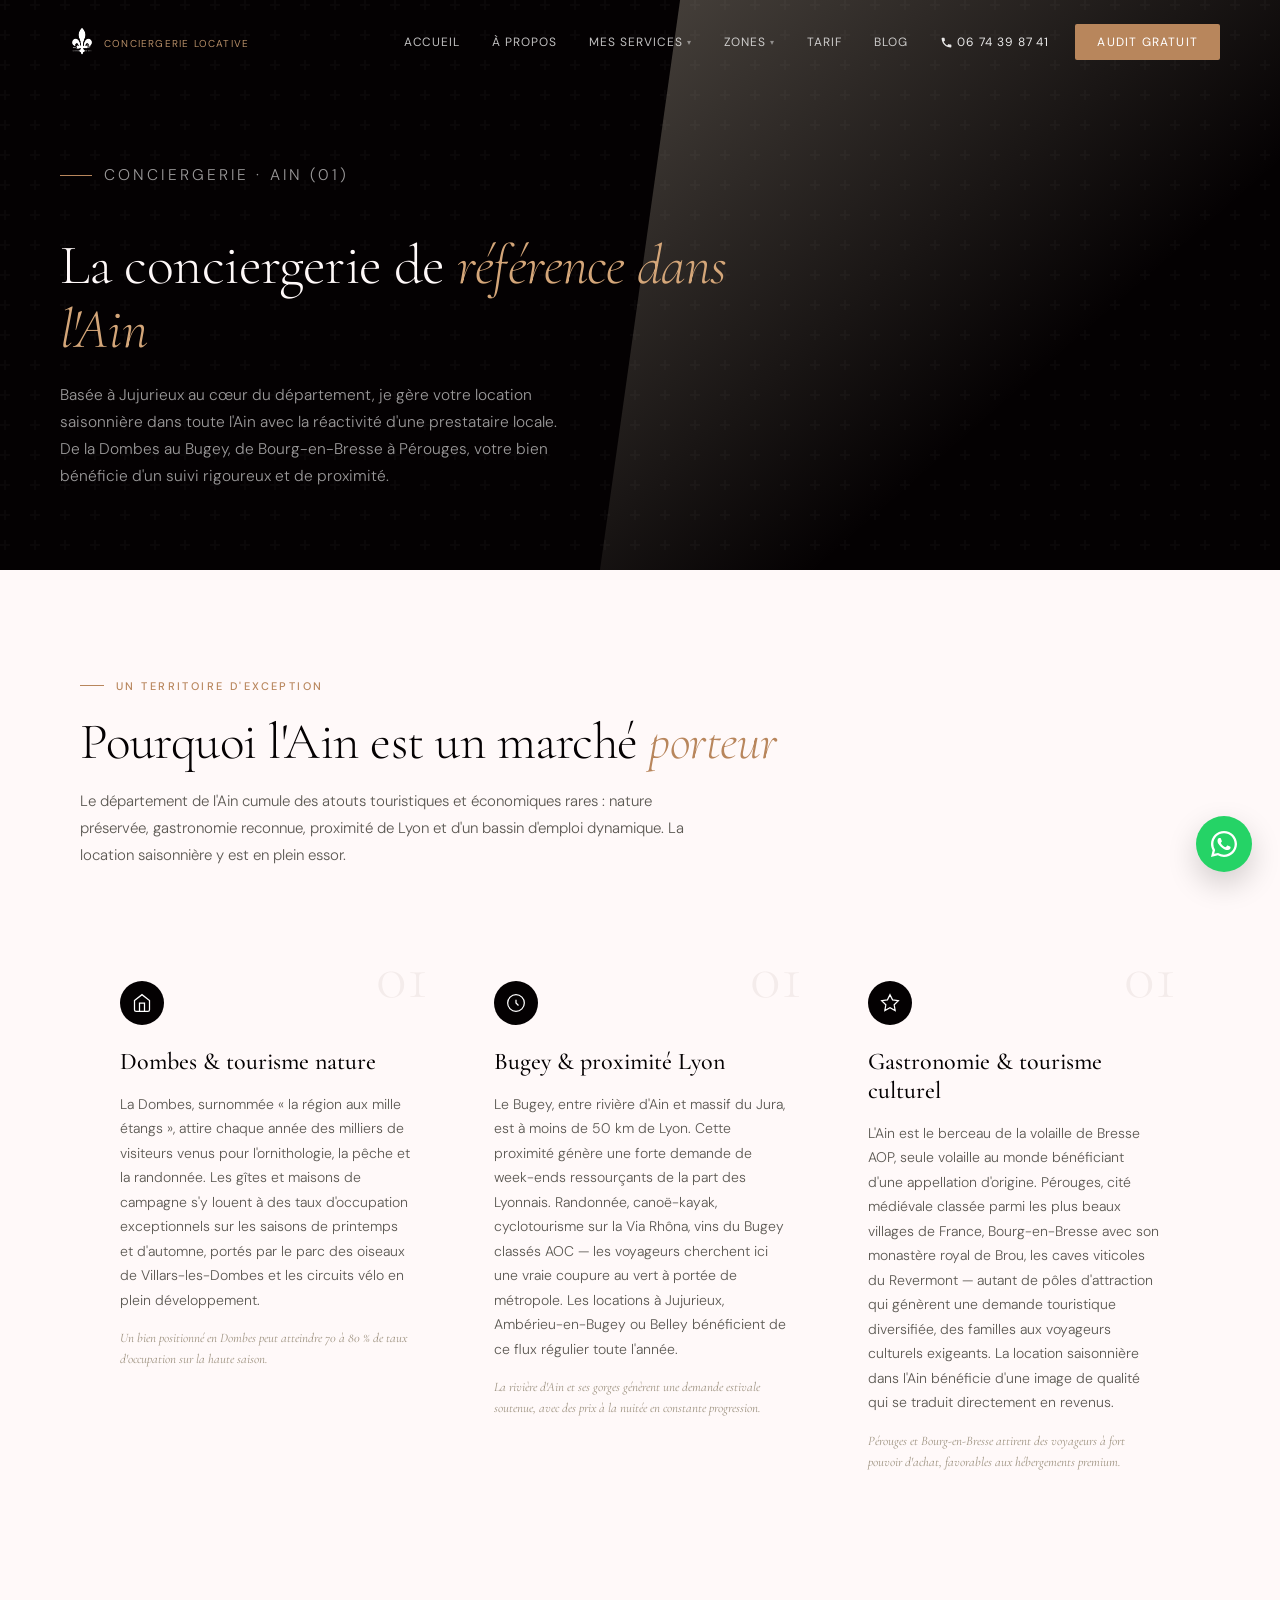
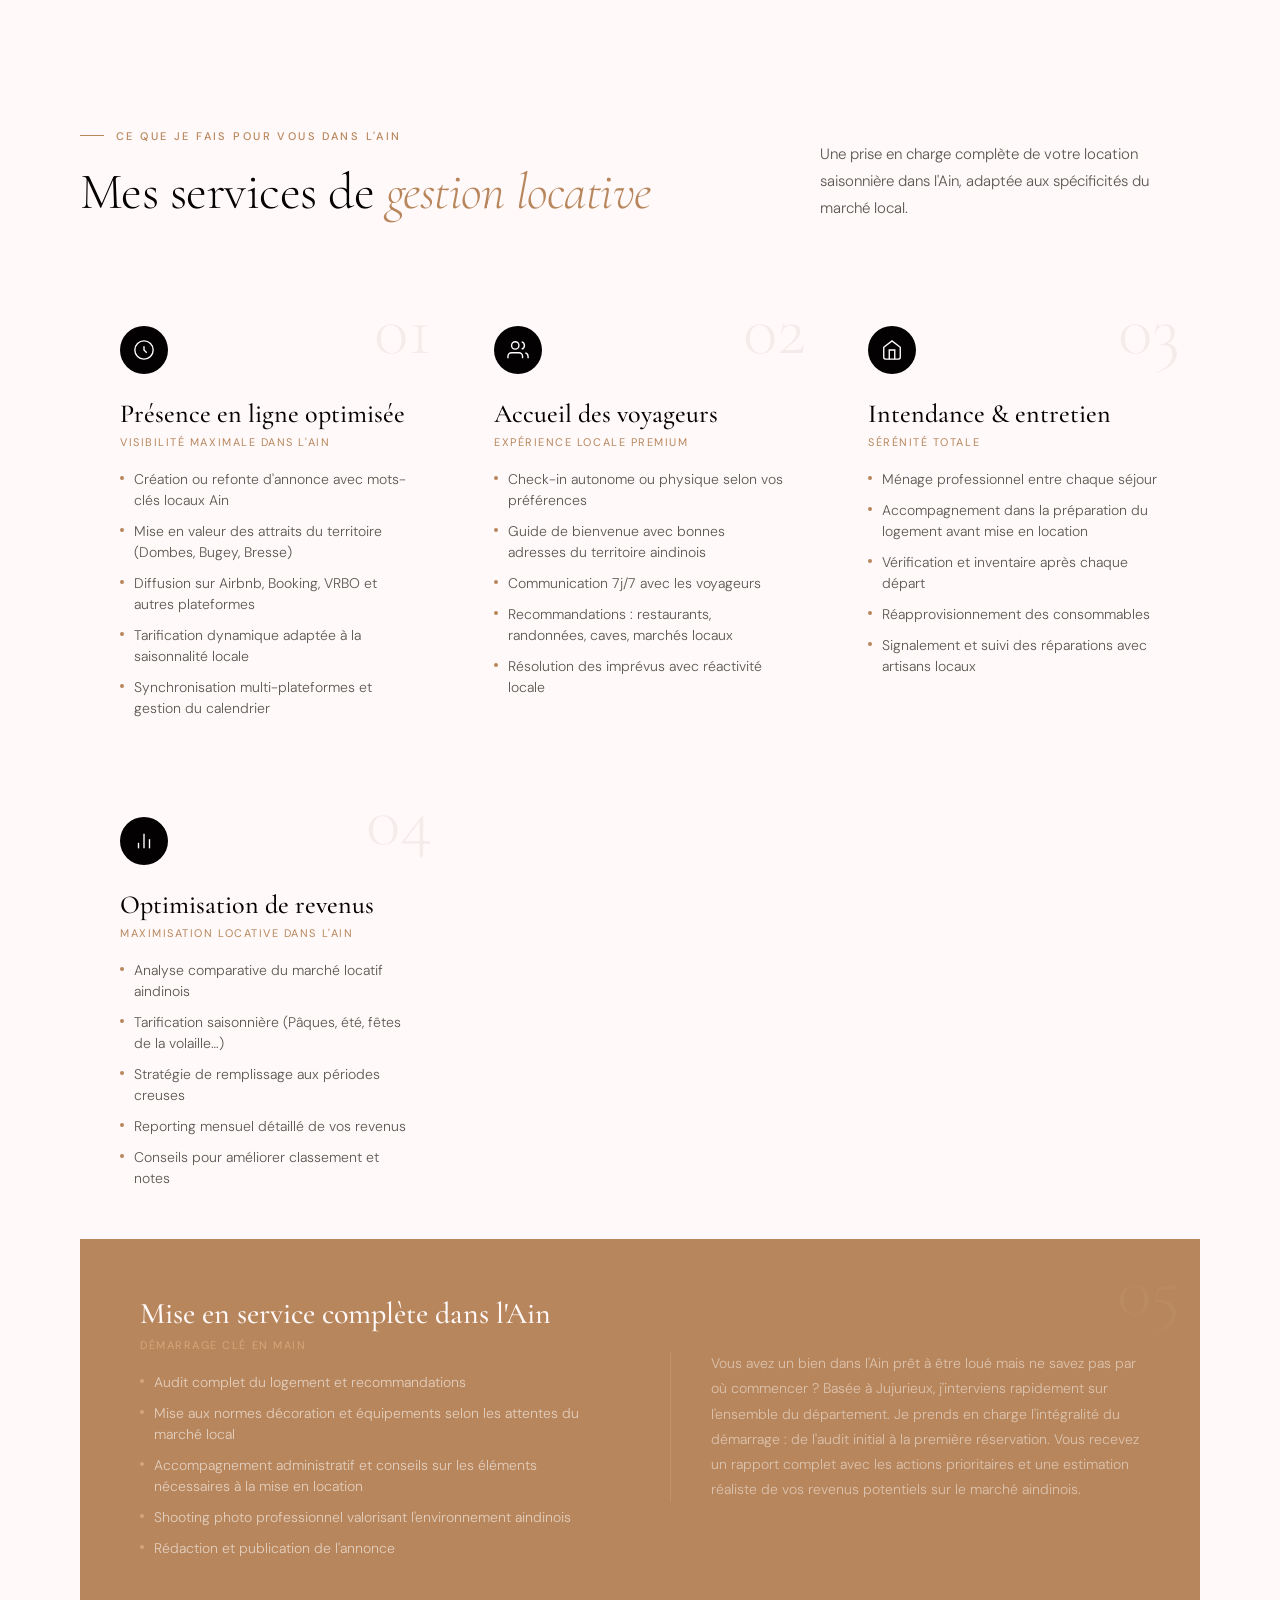
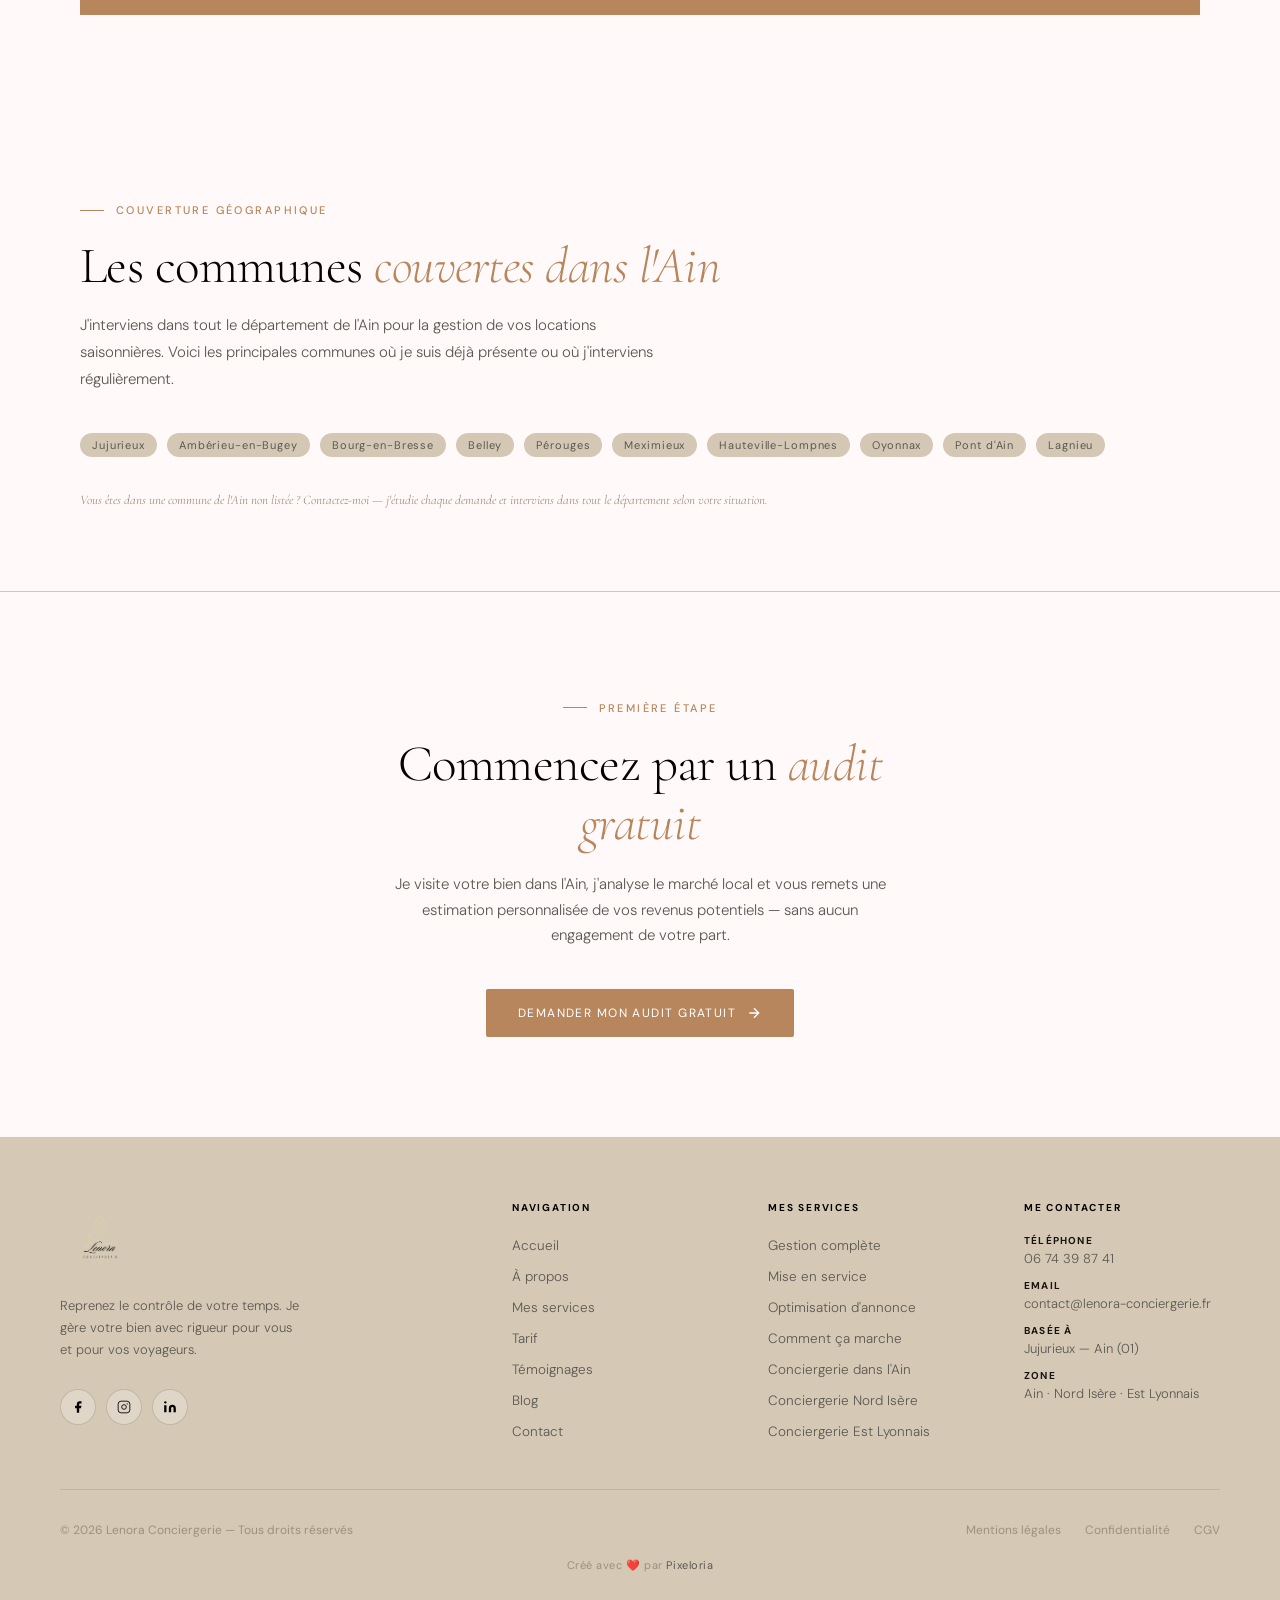
==== commit 952c64c3: "Audit 2026-08-09 : sécurité, SEO, GEO, CRO — corrections directes - Ajout header CSP dans vercel.jso" ====
--- a/ain.html
+++ b/ain.html
@@ -11,7 +11,8 @@
   <meta property="og:title" content="Conciergerie dans l'Ain | Lenora Conciergerie — Gestion Location Saisonnière" />
   <meta property="og:description" content="Gestion locative saisonnière dans l'Ain : de la Dombes au Bugey, je prends en charge votre bien de A à Z. Basée à Jujurieux, réactivité locale garantie." />
   <meta property="og:url" content="https://lenora-conciergerie.fr/ain" />
-  <meta property="og:image" content="https://lenora-conciergerie.fr/images/og-ain.jpg" />
+  <meta property="og:image" content="https://lenora-conciergerie.fr/images/logo-square.jpg" />
+  <meta name="twitter:card" content="summary" />
   <meta property="og:locale" content="fr_FR" />
   <link rel="icon" href="images/logo-square.jpg" type="image/jpeg" />
   <link rel="apple-touch-icon" href="images/logo-square.jpg" />
--- a/styles.css
+++ b/styles.css
@@ -1,19 +1,24 @@
 /* ─── VARIABLES & RESET ─────────────────────── */
 :root {
   --forest: #5C4030;
-  --lys: #D5CBB2;
+  --lys: #D4C8B5;
   --copper: #B8865C;
   --copper-light: #D4A679;
   --cream: #FFF9F9;
   --warm-white: #FFF9F9;
-  --beige: #D5CBB2;
-  --charcoal: #040102;
+  --beige: #D4C8B5;
+  --charcoal: #181210;
   --mid: #5B5852;
   --light-text: #9C917F;
   --lenora-bg: #FFF9F9;
-  --lenora-beige: #D5CBB2;
+  --lenora-beige: #D5C8B5;
+  --lenora-light: #EBE5DD;
+  --lenora-taupe: #A49F99;
+  --lenora-accent: #736F6A;
   --lenora-black: #040102;
   --lenora-charcoal: #5B5852;
+  --lenora-border: rgba(91, 88, 82, 0.18);
+  --lenora-shadow: rgba(4, 1, 2, 0.08);
 }
 
 * { margin: 0; padding: 0; box-sizing: border-box; }
@@ -33,8 +38,8 @@
   transition: background 0.4s, padding 0.4s, box-shadow 0.4s;
 }
 nav.scrolled {
-  background: rgba(253,250,245,0.97); backdrop-filter: blur(12px);
-  box-shadow: 0 1px 0 rgba(0,0,0,0.08); padding: 14px 60px;
+  background: rgba(255,249,249,0.86); backdrop-filter: blur(14px);
+  border-bottom: 1px solid rgba(91,88,82,0.12); padding: 14px 60px;
 }
 .nav-logo { display: flex; align-items: center; text-decoration: none; }
 .nav-logo img {
@@ -64,7 +69,7 @@
   text-decoration: none; padding: 8px 10px;
   white-space: nowrap; transition: color 0.3s;
 }
-nav.scrolled .nav-phone { color: var(--forest) !important; }
+nav.scrolled .nav-phone { color: var(--lenora-charcoal) !important; }
 .nav-phone:hover { color: var(--copper) !important; }
 
 .nav-links { display: flex; gap: 4px; list-style: none; align-items: center; }
@@ -93,7 +98,7 @@
   text-decoration: none; text-transform: none !important; letter-spacing: 0 !important;
   transition: background 0.2s, color 0.2s;
 }
-.nav-dropdown a:hover { background: var(--cream); color: var(--forest) !important; }
+.nav-dropdown a:hover { background: var(--cream); color: var(--lenora-black) !important; }
 .nav-dropdown .drop-section {
   font-size: 9px; letter-spacing: 0.18em; text-transform: uppercase;
   color: var(--light-text); padding: 14px 20px 6px; font-weight: 500;
@@ -107,7 +112,9 @@
   text-transform: uppercase !important; transition: background 0.3s !important;
   margin-left: 8px;
 }
-.nav-cta:hover { background: var(--forest) !important; }
+.nav-cta:hover { background: var(--lenora-black) !important; }
+nav.scrolled .nav-cta { background: #040102 !important; color: #FFF9F9 !important; }
+nav.scrolled .nav-cta:hover { background: var(--lenora-charcoal) !important; }
 
 /* ─── HAMBURGER ─────────────────────────────── */
 .nav-hamburger {
@@ -121,7 +128,7 @@
   transition: transform 0.35s ease, opacity 0.25s ease, background 0.3s;
   transform-origin: center;
 }
-nav.scrolled .nav-hamburger span { background: var(--forest); }
+nav.scrolled .nav-hamburger span { background: var(--lenora-black); }
 .nav-hamburger.open span:nth-child(1) { transform: translateY(6.5px) rotate(45deg); }
 .nav-hamburger.open span:nth-child(2) { opacity: 0; transform: scaleX(0); }
 .nav-hamburger.open span:nth-child(3) { transform: translateY(-6.5px) rotate(-45deg); }
@@ -169,7 +176,7 @@
 }
 .hero-bg {
   position: absolute; inset: 0;
-  background: linear-gradient(160deg, #6B4E35 0%, #4A3220 50%, #5A3D28 100%);
+  background: linear-gradient(to right, #FFF9F9 0%, #E8DDD0 38%, #6B4E35 55%, #3D2818 100%);
 }
 .hero-bg::before {
   content: ''; position: absolute; inset: 0;
@@ -177,7 +184,7 @@
 }
 .hero-bg::after {
   content: ''; position: absolute; top: -20%; right: -5%; width: 55%; height: 140%;
-  background: linear-gradient(135deg, rgba(213,200,181,0.35) 0%, transparent 60%);
+  background: linear-gradient(135deg, rgba(212,200,181,0.35) 0%, transparent 60%);
   transform: skewX(-8deg);
 }
 .hero-image-block {
@@ -185,8 +192,8 @@
 }
 .hero-image-block::before {
   content: ''; position: absolute; inset: 0; z-index: 1;
-  background: linear-gradient(to right, rgba(40,56,40,0.75) 0%, transparent 45%),
-              linear-gradient(to top, rgba(40,27,16,0.5) 0%, transparent 35%);
+  background: linear-gradient(to right, rgba(232,221,208,0.6) 0%, transparent 35%),
+              linear-gradient(to top, rgba(213,200,181,0.25) 0%, transparent 25%);
 }
 .hero-property-img {
   width: 100%; height: 100%;
@@ -198,26 +205,28 @@
   position: relative; z-index: 2; padding: 110px 60px 80px;
   max-width: min(680px, 50%);
   animation: heroIn 1.2s cubic-bezier(0.16, 1, 0.3, 1) both;
+  background: linear-gradient(135deg, #FFF9F9 0%, #D5C8B5 100%);
+  color: var(--lenora-black);
 }
 @keyframes heroIn { from { opacity: 0; transform: translateY(40px); } to { opacity: 1; transform: translateY(0); } }
 
 .hero-eyebrow {
   display: inline-flex; align-items: center; gap: 12px;
   font-size: 11px; letter-spacing: 0.2em; text-transform: uppercase;
-  color: var(--copper-light); margin-bottom: 28px;
+  color: var(--copper); margin-bottom: 28px;
 }
 .hero-eyebrow::before { content: ''; width: 32px; height: 1px; background: var(--copper); }
 
 .hero h1 {
   font-family: 'Cormorant Garamond', serif;
   font-size: clamp(36px, 4.8vw, 64px); font-weight: 300; line-height: 1.15;
-  color: var(--warm-white); margin-bottom: 28px; letter-spacing: -0.01em;
-}
-.hero h1 em { font-style: italic; color: var(--copper-light); }
+  color: var(--lenora-black); margin-bottom: 28px; letter-spacing: -0.01em;
+}
+.hero h1 em { font-style: italic; color: var(--lenora-charcoal); }
 .hero h1 strong { font-weight: 500; }
 
 .hero-sub {
-  font-size: 15.5px; line-height: 1.75; color: rgba(255,255,255,0.6);
+  font-size: 15.5px; line-height: 1.75; color: var(--lenora-charcoal);
   max-width: 500px; margin-bottom: 44px; font-weight: 300;
 }
 .hero-actions { display: flex; gap: 16px; align-items: center; flex-wrap: wrap; }
@@ -233,6 +242,12 @@
 .btn-primary:hover { background: #A0724B; transform: translateY(-1px); }
 .btn-primary svg { transition: transform 0.3s; }
 .btn-primary:hover svg { transform: translateX(4px); }
+.hero .btn-primary {
+  background: var(--lenora-black);
+  color: var(--lenora-bg);
+  border: 1px solid var(--lenora-black);
+}
+.hero .btn-primary:hover { background: var(--lenora-charcoal); }
 
 .btn-ghost {
   display: inline-flex; align-items: center; gap: 8px;
@@ -241,6 +256,11 @@
   transition: color 0.3s, border-color 0.3s; font-weight: 300;
 }
 .btn-ghost:hover { color: var(--copper-light); border-color: var(--copper-light); }
+.hero .btn-ghost {
+  color: var(--lenora-black);
+  border-bottom-color: rgba(4,1,2,0.22);
+}
+.hero .btn-ghost:hover { color: var(--copper); border-color: var(--copper); }
 
 .hero-scroll {
   position: absolute; bottom: 40px; right: 60px; z-index: 2;
@@ -259,7 +279,7 @@
 /* ─── PAGE HERO (inner pages) ───────────────── */
 .page-hero {
   position: relative;
-  background: linear-gradient(160deg, #6B4E35 0%, #4A3220 50%, #5A3D28 100%);
+  background: var(--lenora-black);
   padding: 160px 60px 80px; overflow: hidden;
 }
 .page-hero::before {
@@ -268,7 +288,7 @@
 }
 .page-hero::after {
   content: ''; position: absolute; top: -20%; right: -5%; width: 55%; height: 140%;
-  background: linear-gradient(135deg, rgba(213,200,181,0.35) 0%, transparent 60%);
+  background: linear-gradient(135deg, rgba(212,200,181,0.35) 0%, transparent 60%);
   transform: skewX(-8deg);
 }
 .page-hero-content { position: relative; z-index: 2; max-width: 700px; }
@@ -290,12 +310,12 @@
 }
 .form-success p { margin: 0; color: inherit; line-height: 1.6; }
 /* ─── STATS STRIP ───────────────────────────── */
-.stats-strip { background: var(--forest); display: grid; grid-template-columns: repeat(3,1fr); }
+.stats-strip { background: var(--lenora-beige); display: grid; grid-template-columns: repeat(3,1fr); }
 .stat-item {
-  padding: 40px 52px; border-right: 1px solid rgba(255,255,255,0.07);
+  padding: 40px 52px; border-right: 1px solid rgba(91,88,82,0.18);
   position: relative; overflow: hidden; transition: background 0.3s;
 }
-.stat-item:hover { background: rgba(255,255,255,0.03); }
+.stat-item:hover { background: rgba(4,1,2,0.04); }
 .stat-item::after {
   content: ''; position: absolute; bottom: 0; left: 52px;
   width: 0; height: 2px; background: var(--copper); transition: width 0.5s ease;
@@ -303,10 +323,10 @@
 .stat-item:hover::after { width: 40px; }
 .stat-num {
   font-family: 'Cormorant Garamond', serif; font-size: 52px; font-weight: 300;
-  color: var(--warm-white); line-height: 1; letter-spacing: -0.02em;
+  color: var(--lenora-black); line-height: 1; letter-spacing: -0.02em;
 }
 .stat-num sup { color: var(--copper); font-size: 26px; vertical-align: super; }
-.stat-label { font-size: 12px; letter-spacing: 0.1em; text-transform: uppercase; color: rgba(255,255,255,0.4); margin-top: 6px; }
+.stat-label { font-size: 12px; letter-spacing: 0.1em; text-transform: uppercase; color: var(--lenora-charcoal); margin-top: 6px; }
 
 /* ─── SECTION COMMONS ───────────────────────── */
 section { padding: 100px 60px; }
@@ -318,7 +338,7 @@
 .section-label::before { content: ''; width: 24px; height: 1px; background: var(--copper); }
 h2.serif {
   font-family: 'Cormorant Garamond', serif; font-size: clamp(36px, 4vw, 58px);
-  font-weight: 300; line-height: 1.15; color: var(--forest); letter-spacing: -0.01em;
+  font-weight: 300; line-height: 1.15; color: var(--lenora-black); letter-spacing: -0.01em;
 }
 h2.serif em { font-style: italic; color: var(--copper); }
 
@@ -338,7 +358,7 @@
 }
 .about-badge {
   position: absolute; bottom: -24px; right: -24px;
-  width: 160px; height: 160px; background: var(--forest); border-radius: 50%;
+  width: 160px; height: 160px; background: var(--lenora-black); border-radius: 50%;
   display: flex; flex-direction: column; align-items: center; justify-content: center;
   text-align: center; gap: 4px; padding: 20px;
 }
@@ -355,20 +375,20 @@
   font-style: italic; color: var(--mid); line-height: 1.65;
   margin: 24px 0 32px; padding-left: 24px; border-left: 2px solid var(--copper);
 }
-.about-body { font-size: 15px; line-height: 1.8; color: #4A4438; margin-bottom: 18px; font-weight: 300; }
+.about-body { font-size: 15px; line-height: 1.8; color: var(--mid); margin-bottom: 18px; font-weight: 300; }
 .about-name-story {
   background: var(--beige); border-radius: 4px; padding: 22px 24px; margin: 24px 0;
   border-left: 3px solid var(--copper);
 }
 .about-name-story p { font-family: 'Cormorant Garamond', serif; font-size: 17px; line-height: 1.75; color: var(--mid); font-style: italic; }
-.about-name-story strong { font-style: normal; color: var(--forest); }
+.about-name-story strong { font-style: normal; color: var(--lenora-black); }
 .about-formation {
-  background: rgba(213,203,178,0.45); border-radius: 4px; padding: 24px;
+  background: var(--beige); border-radius: 4px; padding: 24px;
   margin-top: 28px; display: flex; gap: 16px; align-items: flex-start;
   border-left: 3px solid var(--copper);
 }
 .formation-icon {
-  width: 42px; height: 42px; background: rgba(213,200,181,0.4); border-radius: 50%;
+  width: 42px; height: 42px; background: rgba(212,200,181,0.4); border-radius: 50%;
   flex-shrink: 0; display: flex; align-items: center; justify-content: center;
   color: var(--copper);
 }
@@ -392,16 +412,16 @@
   transform-origin: left; transition: transform 0.4s ease;
 }
 .service-card:hover::before { transform: scaleX(1); }
-.service-card:hover { background: #E3D9CB; }
+.service-card:hover { background: var(--lenora-light); }
 .service-num {
   font-family: 'Cormorant Garamond', serif; font-size: 72px; font-weight: 300;
-  color: rgba(40,56,40,0.06); line-height: 1; position: absolute; top: 16px; right: 20px;
+  color: rgba(60,32,18,0.06); line-height: 1; position: absolute; top: 16px; right: 20px;
 }
 .service-icon {
-  width: 48px; height: 48px; background: var(--forest); border-radius: 50%;
+  width: 48px; height: 48px; background: var(--lenora-black); border-radius: 50%;
   display: flex; align-items: center; justify-content: center; margin-bottom: 24px;
 }
-.service-card h3 { font-family: 'Cormorant Garamond', serif; font-size: 26px; font-weight: 500; color: var(--forest); margin-bottom: 6px; }
+.service-card h3 { font-family: 'Cormorant Garamond', serif; font-size: 26px; font-weight: 500; color: var(--lenora-black); margin-bottom: 6px; }
 .service-sub-label { font-size: 11px; letter-spacing: 0.14em; text-transform: uppercase; color: var(--copper); margin-bottom: 20px; }
 .service-list { list-style: none; display: flex; flex-direction: column; gap: 10px; }
 .service-list li { font-size: 14px; color: var(--mid); display: flex; align-items: flex-start; gap: 10px; line-height: 1.5; font-weight: 300; }
@@ -441,14 +461,14 @@
   border: 1px solid var(--beige); display: flex; align-items: center; justify-content: center;
   margin: 0 auto 28px; position: relative; z-index: 1; transition: background 0.3s, border-color 0.3s;
 }
-.process-step:hover .step-circle { background: var(--forest); border-color: var(--forest); }
+.process-step:hover .step-circle { background: var(--lenora-black); border-color: var(--lenora-black); }
 .process-step:hover .step-circle svg { stroke: white; }
 .step-num {
   position: absolute; top: -6px; right: -6px; width: 20px; height: 20px;
   background: var(--copper); border-radius: 50%; font-size: 9px; color: #fff;
   display: flex; align-items: center; justify-content: center; font-weight: 500;
 }
-.process-step h4 { font-family: 'Cormorant Garamond', serif; font-size: 20px; font-weight: 500; color: var(--forest); margin-bottom: 12px; }
+.process-step h4 { font-family: 'Cormorant Garamond', serif; font-size: 20px; font-weight: 500; color: var(--lenora-black); margin-bottom: 12px; }
 .process-step p { font-size: 13.5px; line-height: 1.7; color: var(--mid); font-weight: 300; }/* ─── ZONES ──────────────────────────────────── */
 .zones { background: var(--warm-white); padding: 100px 60px; }
 .zones-header { display: flex; justify-content: space-between; align-items: flex-end; margin-bottom: 56px; gap: 40px; }
@@ -457,7 +477,7 @@
 .zone-card {
   background: var(--cream); padding: 48px 40px; position: relative; overflow: hidden; transition: background 0.3s;
 }
-.zone-card:hover { background: #E3D9CB; }
+.zone-card:hover { background: var(--lenora-light); }
 .zone-card::after {
   content: ''; position: absolute; top: 0; left: 0; right: 0; height: 3px;
   background: var(--copper); transform: scaleX(0); transform-origin: left; transition: transform 0.4s ease;
@@ -465,13 +485,13 @@
 .zone-card:hover::after { transform: scaleX(1); }
 .zone-dept {
   font-family: 'Cormorant Garamond', serif; font-size: 64px; font-weight: 300;
-  color: rgba(40,56,40,0.06); position: absolute; top: 12px; right: 24px; line-height: 1;
+  color: rgba(60,32,18,0.06); position: absolute; top: 12px; right: 24px; line-height: 1;
 }
 .zone-icon {
-  width: 44px; height: 44px; background: var(--forest); border-radius: 50%;
+  width: 44px; height: 44px; background: var(--lenora-black); border-radius: 50%;
   display: flex; align-items: center; justify-content: center; margin-bottom: 22px;
 }
-.zone-card h3 { font-family: 'Cormorant Garamond', serif; font-size: 24px; font-weight: 500; color: var(--forest); margin-bottom: 16px; }
+.zone-card h3 { font-family: 'Cormorant Garamond', serif; font-size: 24px; font-weight: 500; color: var(--lenora-black); margin-bottom: 16px; }
 .zone-cities { display: flex; flex-wrap: wrap; gap: 8px; margin-bottom: 20px; }
 .zone-city { background: var(--beige); color: var(--mid); font-size: 11px; letter-spacing: 0.08em; padding: 5px 12px; border-radius: 100px; }
 .zone-seo-note { font-size: 13px; color: var(--light-text); font-style: italic; line-height: 1.6; font-family: 'Cormorant Garamond', serif; }
@@ -495,24 +515,24 @@
 .testimonial-card:hover { transform: translateY(-4px); box-shadow: 0 20px 60px rgba(0,0,0,0.07); }
 .testimonial-card.featured { background: var(--lys); border-left: 3px solid var(--copper); }
 .testimonial-card.featured .testimonial-text { color: var(--charcoal); font-size: 17px; }
-.testimonial-card.featured .testimonial-name { color: var(--forest); }
+.testimonial-card.featured .testimonial-name { color: var(--lenora-black); }
 .testimonial-card.featured .testimonial-role { color: var(--mid); }
 .testimonial-card.featured .quote-mark { color: var(--copper); }
-.testimonial-card.featured .author-avatar { background: rgba(255,255,255,0.6); color: var(--forest); }
+.testimonial-card.featured .author-avatar { background: rgba(255,255,255,0.6); color: var(--lenora-black); }
 .quote-mark { font-family: 'Cormorant Garamond', serif; font-size: 80px; line-height: 0.6; color: var(--copper); opacity: 0.35; margin-bottom: 24px; display: block; }
 .stars { color: var(--copper); font-size: 13px; letter-spacing: 3px; margin-bottom: 20px; }
-.testimonial-text { font-family: 'Cormorant Garamond', serif; font-size: 17px; font-style: italic; line-height: 1.7; color: #5A5044; margin-bottom: 28px; }
+.testimonial-text { font-family: 'Cormorant Garamond', serif; font-size: 17px; font-style: italic; line-height: 1.7; color: var(--mid); margin-bottom: 28px; }
 .testimonial-author { display: flex; align-items: center; gap: 12px; }
 .author-avatar {
   width: 40px; height: 40px; border-radius: 50%; background: var(--beige);
   display: flex; align-items: center; justify-content: center;
   font-family: 'Cormorant Garamond', serif; font-size: 17px; color: var(--copper); font-style: italic;
 }
-.testimonial-name { font-size: 13px; font-weight: 500; color: var(--forest); }
+.testimonial-name { font-size: 13px; font-weight: 500; color: var(--lenora-black); }
 .testimonial-role { font-size: 11px; color: var(--light-text); letter-spacing: 0.06em; margin-top: 2px; }
 
 /* ─── TARIFS ────────────────────────────────── */
-.tarifs { background: var(--forest); padding: 100px 60px; }
+.tarifs { background: var(--lenora-beige); padding: 100px 60px; }
 .tarifs-header { text-align: center; margin-bottom: 56px; }
 
 .tarif-offer {
@@ -524,41 +544,41 @@
 }
 .tarif-offer-from {
   font-size: 12px; letter-spacing: 0.18em; text-transform: uppercase;
-  color: rgba(255,255,255,0.4); font-family: 'DM Sans', sans-serif;
+  color: var(--mid); font-family: 'DM Sans', sans-serif;
 }
 .tarif-offer-number {
   font-family: 'Cormorant Garamond', serif;
-  font-size: clamp(64px, 10vw, 96px); font-weight: 300; line-height: 1;
-  color: var(--copper-light);
+  font-size: clamp(64px, 10vw, 96px); font-weight: 500; line-height: 1;
+  color: var(--lenora-black);
 }
 .tarif-offer-number small {
-  font-size: 0.38em; color: rgba(255,255,255,0.5);
+  font-size: 0.38em; color: var(--mid);
   font-family: 'DM Sans', sans-serif; font-weight: 300; vertical-align: middle;
 }
 .tarif-offer-base {
-  font-size: 13px; color: rgba(255,255,255,0.4); letter-spacing: 0.06em;
+  font-size: 13px; color: var(--mid); letter-spacing: 0.06em;
 }
 .tarif-offer-sep {
   width: 40px; height: 1px; background: rgba(184,134,92,0.4);
 }
 .tarif-offer-text p {
-  font-size: 15px; line-height: 1.8; color: rgba(255,255,255,0.55);
+  font-size: 15px; line-height: 1.8; color: var(--mid);
   font-weight: 300; margin-bottom: 10px;
 }
 .tarif-offer-text p:last-child {
   font-style: italic; font-family: 'Cormorant Garamond', serif;
-  font-size: 16px; color: rgba(255,255,255,0.35); margin-bottom: 0;
-}
-.tarifs-header .section-label { justify-content: center; color: var(--copper-light); }
-.tarifs-header .section-label::before { background: var(--copper-light); }
-.tarifs-header h2 { color: var(--warm-white); }
-.tarifs-header p { color: rgba(255,255,255,0.5); font-size: 15px; margin-top: 16px; font-weight: 300; max-width: 560px; margin-left: auto; margin-right: auto; line-height: 1.8; }
+  font-size: 16px; color: var(--light-text); margin-bottom: 0;
+}
+.tarifs-header .section-label { justify-content: center; color: var(--copper); }
+.tarifs-header .section-label::before { background: var(--copper); }
+.tarifs-header h2 { color: var(--lenora-black); }
+.tarifs-header p { color: var(--mid); font-size: 15px; margin-top: 16px; font-weight: 300; max-width: 560px; margin-left: auto; margin-right: auto; line-height: 1.8; }
 .tarifs-grid { display: grid; grid-template-columns: repeat(3,1fr); gap: 2px; margin-bottom: 40px; }
 .tarif-card {
-  background: rgba(255,255,255,0.05); padding: 44px 36px;
-  border: 1px solid rgba(255,255,255,0.08); transition: background 0.3s; position: relative;
-}
-.tarif-card:hover { background: rgba(255,255,255,0.08); }
+  background: rgba(255,255,255,0.5); padding: 44px 36px;
+  border: 1px solid rgba(0,0,0,0.08); transition: background 0.3s; position: relative;
+}
+.tarif-card:hover { background: rgba(255,255,255,0.85); }
 .tarif-card.highlight { background: var(--copper); border-color: var(--copper); }
 .tarif-card.highlight:hover { background: #A97040; }
 .tarif-card.highlight .tarif-name,
@@ -570,19 +590,25 @@
 .tarif-card.highlight .tarif-list li::before { background: rgba(255,255,255,0.5); }
 .tarif-recommended {
   position: absolute; top: -12px; left: 50%; transform: translateX(-50%);
-  background: var(--forest); color: var(--copper-light); font-size: 9px;
+  background: var(--lenora-black); color: var(--copper-light); font-size: 9px;
   letter-spacing: 0.16em; text-transform: uppercase; padding: 5px 14px; white-space: nowrap;
 }
-.tarif-name { font-size: 10px; letter-spacing: 0.18em; text-transform: uppercase; color: var(--copper-light); margin-bottom: 12px; }
-.tarif-card h3 { font-family: 'Cormorant Garamond', serif; font-size: 24px; font-weight: 500; color: var(--warm-white); margin-bottom: 12px; }
-.tarif-price { font-family: 'Cormorant Garamond', serif; font-size: 44px; font-weight: 300; color: var(--copper-light); line-height: 1; margin-bottom: 6px; }
-.tarif-price span { font-size: 13px; font-family: 'DM Sans', sans-serif; font-weight: 300; color: rgba(255,255,255,0.4); display: block; margin-bottom: 2px; }
-.tarif-price small { font-size: 14px; color: rgba(255,255,255,0.4); font-family: 'DM Sans', sans-serif; font-weight: 300; }
-.tarif-desc { font-size: 13px; color: rgba(255,255,255,0.45); line-height: 1.7; margin-bottom: 24px; margin-top: 12px; font-weight: 300; padding-top: 12px; border-top: 1px solid rgba(255,255,255,0.08); }
+.tarif-name { font-size: 10px; letter-spacing: 0.18em; text-transform: uppercase; color: var(--copper); margin-bottom: 12px; }
+.tarif-card h3 { font-family: 'Cormorant Garamond', serif; font-size: 24px; font-weight: 500; color: var(--lenora-black); margin-bottom: 12px; }
+.tarif-price { font-family: 'Cormorant Garamond', serif; font-size: 44px; font-weight: 300; color: var(--copper); line-height: 1; margin-bottom: 6px; }
+.tarif-price span { font-size: 13px; font-family: 'DM Sans', sans-serif; font-weight: 300; color: var(--mid); display: block; margin-bottom: 2px; }
+.tarif-price small { font-size: 14px; color: var(--mid); font-family: 'DM Sans', sans-serif; font-weight: 300; }
+.tarif-desc { font-size: 13px; color: var(--mid); line-height: 1.7; margin-bottom: 24px; margin-top: 12px; font-weight: 300; padding-top: 12px; border-top: 1px solid rgba(0,0,0,0.1); }
 .tarif-list { list-style: none; display: flex; flex-direction: column; gap: 10px; }
-.tarif-list li { font-size: 13px; color: rgba(255,255,255,0.55); display: flex; align-items: flex-start; gap: 10px; line-height: 1.5; font-weight: 300; }
+.tarif-list li { font-size: 13px; color: var(--mid); display: flex; align-items: flex-start; gap: 10px; line-height: 1.5; font-weight: 300; }
 .tarif-list li::before { content: ''; width: 4px; height: 4px; border-radius: 50%; background: var(--copper); flex-shrink: 0; margin-top: 7px; }
-.tarifs-note { text-align: center; font-family: 'Cormorant Garamond', serif; font-size: 17px; font-style: italic; color: rgba(255,255,255,0.3); line-height: 1.8; }
+.tarifs-note { text-align: center; font-family: 'Cormorant Garamond', serif; font-size: 17px; font-style: italic; color: var(--mid); line-height: 1.8; }
+.tarifs .btn-primary {
+  background: var(--lenora-black);
+  color: var(--lenora-bg);
+  border: 1px solid var(--lenora-black);
+}
+.tarifs .btn-primary:hover { background: var(--lenora-charcoal); border-color: var(--lenora-charcoal); }
 /* ─── BLOG ───────────────────────────────────── */
 .blog { background: var(--warm-white); padding: 100px 60px; }
 .blog-header { display: flex; justify-content: space-between; align-items: flex-end; margin-bottom: 56px; gap: 40px; }
@@ -597,17 +623,17 @@
 .blog-card { background: var(--cream); overflow: hidden; border-radius: 2px; transition: transform 0.3s, box-shadow 0.3s; }
 .blog-card:hover { transform: translateY(-4px); box-shadow: 0 20px 50px rgba(0,0,0,0.08); }
 .blog-thumb {
-  height: 180px; background: linear-gradient(135deg, #3D4F3A, #283828);
+  height: 180px; background: linear-gradient(135deg, var(--lenora-taupe), var(--lenora-accent));
   display: flex; align-items: center; justify-content: center; overflow: hidden;
 }
 .blog-thumb .blog-illus { width: 100%; height: 100%; }
 .blog-card-body { padding: 28px 32px 20px; }
 .blog-tag {
   display: inline-block; font-size: 9px; letter-spacing: 0.16em; text-transform: uppercase;
-  color: var(--copper); background: rgba(213,200,181,0.35); padding: 4px 10px;
+  color: var(--copper); background: rgba(212,200,181,0.35); padding: 4px 10px;
   border-radius: 100px; margin-bottom: 14px;
 }
-.blog-card h4 { font-family: 'Cormorant Garamond', serif; font-size: 20px; font-weight: 500; color: var(--forest); line-height: 1.4; margin-bottom: 12px; }
+.blog-card h4 { font-family: 'Cormorant Garamond', serif; font-size: 20px; font-weight: 500; color: var(--lenora-black); line-height: 1.4; margin-bottom: 12px; }
 .blog-card p { font-size: 13px; color: var(--mid); line-height: 1.7; font-weight: 300; }
 .blog-card-footer { padding: 16px 32px 28px; }
 .blog-read { font-size: 11px; letter-spacing: 0.1em; text-transform: uppercase; color: var(--copper); text-decoration: none; display: inline-flex; align-items: center; gap: 6px; transition: gap 0.3s; }
@@ -616,41 +642,42 @@
 /* ─── CONTACT ────────────────────────────────── */
 .contact-section { background: var(--cream); padding: 0 60px 100px; }
 .contact-inner {
-  background: linear-gradient(135deg, var(--forest) 0%, #2E1D0E 100%);
+  background: var(--lenora-beige);
   border-radius: 4px; padding: 80px;
   display: grid; grid-template-columns: 1fr 1fr; gap: 80px; align-items: center;
   position: relative; overflow: hidden;
+  box-shadow: 0 20px 60px rgba(4,1,2,0.08);
 }
 .contact-inner::before {
   content: ''; position: absolute; top: -40%; right: -5%; width: 50%; height: 200%;
-  background: linear-gradient(135deg, rgba(184,134,92,0.1), transparent); transform: skewX(-10deg);
-}
-.contact-text .section-label { color: var(--copper-light); }
-.contact-text .section-label::before { background: var(--copper-light); }
-.contact-text h2 { color: var(--warm-white); }
-.contact-text p { color: rgba(255,255,255,0.5); font-size: 15px; line-height: 1.8; margin-top: 20px; font-weight: 300; }
+  background: linear-gradient(135deg, rgba(255,255,255,0.15), transparent); transform: skewX(-10deg);
+}
+.contact-text .section-label { color: var(--copper); }
+.contact-text .section-label::before { background: var(--copper); }
+.contact-text h2 { color: var(--lenora-black); }
+.contact-text p { color: var(--mid); font-size: 15px; line-height: 1.8; margin-top: 20px; font-weight: 300; }
 .contact-features { margin-top: 36px; display: flex; flex-direction: column; gap: 14px; }
-.contact-feature { display: flex; align-items: center; gap: 12px; font-size: 13px; color: rgba(255,255,255,0.6); }
+.contact-feature { display: flex; align-items: center; gap: 12px; font-size: 13px; color: var(--charcoal); }
 .contact-feature-dot { width: 8px; height: 8px; border-radius: 50%; background: var(--copper); flex-shrink: 0; }
 .contact-form { position: relative; z-index: 1; }
-.contact-form h3 { font-family: 'Cormorant Garamond', serif; font-size: 26px; font-weight: 400; color: var(--warm-white); margin-bottom: 28px; }
+.contact-form h3 { font-family: 'Cormorant Garamond', serif; font-size: 26px; font-weight: 400; color: var(--lenora-black); margin-bottom: 28px; }
 .form-row { display: grid; grid-template-columns: 1fr 1fr; gap: 12px; margin-bottom: 12px; }
 .form-group { display: flex; flex-direction: column; gap: 6px; margin-bottom: 12px; }
-.form-label { font-size: 10px; letter-spacing: 0.14em; text-transform: uppercase; color: rgba(255,255,255,0.35); }
+.form-label { font-size: 10px; letter-spacing: 0.08em; text-transform: uppercase; color: var(--mid); }
 .form-input {
-  background: rgba(255,255,255,0.07); border: 1px solid rgba(255,255,255,0.1);
+  background: rgba(255,249,249,0.85); border: 1px solid rgba(91,88,82,0.18);
   border-radius: 2px; padding: 13px 16px;
-  font-family: 'DM Sans', sans-serif; font-size: 14px; color: var(--warm-white);
+  font-family: 'DM Sans', sans-serif; font-size: 14px; color: var(--lenora-black);
   outline: none; transition: border-color 0.3s, background 0.3s; width: 100%;
 }
-.form-input::placeholder { color: rgba(255,255,255,0.22); }
-.form-input:focus { border-color: var(--copper); background: rgba(255,255,255,0.1); }
+.form-input::placeholder { color: rgba(91,88,82,0.62); }
+.form-input:focus { border-color: var(--copper); background: rgba(255,249,249,0.98); }
 .form-select {
   appearance: none;
-  background-image: url("data:image/svg+xml,%3Csvg width='12' height='8' viewBox='0 0 12 8' fill='none' xmlns='http://www.w3.org/2000/svg'%3E%3Cpath d='M1 1L6 6L11 1' stroke='white' stroke-opacity='0.35' stroke-width='1.5'/%3E%3C/svg%3E");
+  background-image: url("data:image/svg+xml,%3Csvg width='12' height='8' viewBox='0 0 12 8' fill='none' xmlns='http://www.w3.org/2000/svg'%3E%3Cpath d='M1 1L6 6L11 1' stroke='%235B5852' stroke-opacity='0.6' stroke-width='1.5'/%3E%3C/svg%3E");
   background-repeat: no-repeat; background-position: right 16px center;
 }
-.form-input option { background: var(--forest); }
+.form-input option { background: var(--warm-white); }
 .btn-form {
   width: 100%; background: var(--copper); color: #fff; border: none;
   padding: 16px; font-family: 'DM Sans', sans-serif; font-size: 12px;
@@ -661,43 +688,49 @@
 }
 .btn-form:hover { background: #A0724B; transform: translateY(-1px); }
 .btn-form:disabled { opacity: 0.65; cursor: not-allowed; transform: none; }
+.contact-inner .btn-form {
+  background: var(--lenora-black);
+  color: var(--lenora-bg);
+  border: 1px solid var(--lenora-black);
+}
+.contact-inner .btn-form:hover { background: var(--lenora-charcoal); border-color: var(--lenora-charcoal); }
 
 /* ─── FOOTER ─────────────────────────────────── */
-footer { background: var(--charcoal); padding: 64px 60px 32px; }
+footer { background: var(--lenora-beige); color: var(--lenora-black); padding: 64px 60px 32px; }
 .footer-top {
   display: grid; grid-template-columns: 2fr 1fr 1fr 1fr; gap: 60px;
-  padding-bottom: 48px; border-bottom: 1px solid rgba(255,255,255,0.07); margin-bottom: 32px;
+  padding-bottom: 48px; border-bottom: 1px solid rgba(91,88,82,0.18); margin-bottom: 32px;
 }
 .footer-logo { display: block; margin-bottom: 14px; text-decoration: none; }
-.footer-logo img { height: 80px; width: auto; filter: brightness(0) invert(1); }
-.footer-tagline { font-size: 13px; color: rgba(255,255,255,0.3); line-height: 1.7; font-weight: 300; max-width: 240px; }
+.footer-logo img { height: 80px; width: auto; filter: none; }
+.footer-tagline { font-size: 13px; color: var(--mid); line-height: 1.7; font-weight: 300; max-width: 240px; }
 .footer-social { display: flex; gap: 10px; margin-top: 28px; }
 .social-link {
-  width: 36px; height: 36px; border: 1px solid rgba(255,255,255,0.1); border-radius: 50%;
+  width: 36px; height: 36px; border: 1px solid rgba(91,88,82,0.25); border-radius: 50%;
   display: flex; align-items: center; justify-content: center;
-  color: rgba(255,255,255,0.35); text-decoration: none; font-size: 12px;
+  background: rgba(255,249,249,0.28); color: #040102; text-decoration: none; font-size: 12px;
   transition: all 0.3s;
 }
-.social-link:hover { border-color: var(--copper); color: var(--copper); }
-.footer-col h4 { font-size: 10px; letter-spacing: 0.18em; text-transform: uppercase; color: rgba(255,255,255,0.25); margin-bottom: 20px; }
+.social-link:hover { background: #040102; color: #FFF9F9; border-color: #040102; }
+.footer-col h4 { font-size: 10px; letter-spacing: 0.18em; text-transform: uppercase; color: #040102; margin-bottom: 20px; }
 .footer-links { list-style: none; display: flex; flex-direction: column; gap: 10px; }
-.footer-links a { font-size: 13.5px; color: rgba(255,255,255,0.45); text-decoration: none; transition: color 0.3s; font-weight: 300; }
-.footer-links a:hover { color: var(--copper-light); }
+.footer-links a { font-size: 13.5px; color: var(--mid); text-decoration: none; transition: color 0.3s; font-weight: 300; }
+.footer-links a:hover { color: #040102; }
 .footer-contact { display: flex; flex-direction: column; gap: 12px; }
-.footer-contact-item { font-size: 13px; color: rgba(255,255,255,0.45); font-weight: 300; }
-.footer-contact-item strong { color: rgba(255,255,255,0.6); display: block; font-size: 10px; letter-spacing: 0.12em; text-transform: uppercase; margin-bottom: 3px; }
-.footer-contact-item a { color: rgba(255,255,255,0.45); text-decoration: none; }
-.footer-contact-item a:hover { color: var(--copper-light); }
-.footer-bottom { display: flex; justify-content: space-between; align-items: center; font-size: 12px; color: rgba(255,255,255,0.18); }
+.footer-contact-item { font-size: 13px; color: var(--mid); font-weight: 300; }
+.footer-contact-item strong { color: var(--charcoal); display: block; font-size: 10px; letter-spacing: 0.12em; text-transform: uppercase; margin-bottom: 3px; }
+.footer-contact-item a { color: var(--mid); text-decoration: none; }
+.footer-contact-item a:hover { color: var(--copper); }
+.footer-bottom { display: flex; justify-content: space-between; align-items: center; font-size: 12px; color: var(--light-text); }
 .footer-legal { display: flex; gap: 24px; }
-.footer-legal a { color: rgba(255,255,255,0.18); text-decoration: none; transition: color 0.3s; }
-.footer-legal a:hover { color: rgba(255,255,255,0.45); }
+.footer-legal a { color: var(--light-text); text-decoration: none; transition: color 0.3s; }
+.footer-legal a:hover { color: var(--mid); }
 .footer-pixeloria {
-  text-align: center; font-size: 11px; color: rgba(255,255,255,0.12);
+  text-align: center; font-size: 11px; color: var(--light-text);
   margin-top: 20px; letter-spacing: 0.05em;
 }
-.footer-pixeloria a { color: rgba(255,255,255,0.2); text-decoration: none; transition: color 0.3s; }
-.footer-pixeloria a:hover { color: rgba(255,255,255,0.45); }
+.footer-pixeloria a { color: var(--mid); text-decoration: none; transition: color 0.3s; }
+.footer-pixeloria a:hover { color: var(--lenora-black); }
 /* ═══════════════════════════════════════════
    RESPONSIVE
 ═══════════════════════════════════════════ */
@@ -787,6 +820,9 @@
   nav { top: 0; padding: 16px 24px; }
   nav.scrolled { padding: 12px 24px; }
   .nav-phone { display: none; }
+  .nav-logo img { filter: none; }
+  .nav-logo-tagline { color: var(--mid); opacity: 1; }
+  .nav-hamburger span { background: #040102; }
 
   .hero { height: 100svh; min-height: 580px; }
   .hero-image-block { display: none; }
@@ -797,7 +833,7 @@
   .hero-eyebrow { font-size: 10px; }
 
   .stats-strip { grid-template-columns: 1fr; }
-  .stat-item { border-right: none; border-bottom: 1px solid rgba(255,255,255,0.07); padding: 24px 28px; }
+  .stat-item { border-right: none; border-bottom: 1px solid rgba(91,88,82,0.18); padding: 24px 28px; }
 
   .about { grid-template-columns: 1fr; gap: 48px; padding: 60px 24px; }
   .about-image-col { max-width: 380px; margin: 0 auto; width: 100%; }
@@ -908,19 +944,19 @@
   display: flex;
   align-items: center;
   justify-content: center;
-  box-shadow: 0 4px 16px rgba(37,211,102,.45);
+  box-shadow: 0 12px 30px rgba(4,1,2,0.18);
   z-index: 800;
   transition: transform .2s, box-shadow .2s;
   animation: waPulse 2.8s ease-in-out infinite;
 }
 .whatsapp-float:hover {
   transform: scale(1.08);
-  box-shadow: 0 6px 22px rgba(37,211,102,.6);
+  box-shadow: 0 16px 36px rgba(4,1,2,0.22);
   animation: none;
 }
 @keyframes waPulse {
-  0%, 100% { box-shadow: 0 4px 16px rgba(37,211,102,.45); }
-  50%       { box-shadow: 0 4px 28px rgba(37,211,102,.75); }
+  0%, 100% { box-shadow: 0 12px 30px rgba(4,1,2,0.18); }
+  50%       { box-shadow: 0 16px 36px rgba(4,1,2,0.22); }
 }
 @media (max-width: 480px) {
   .whatsapp-float { bottom: 18px; right: 18px; width: 50px; height: 50px; }
